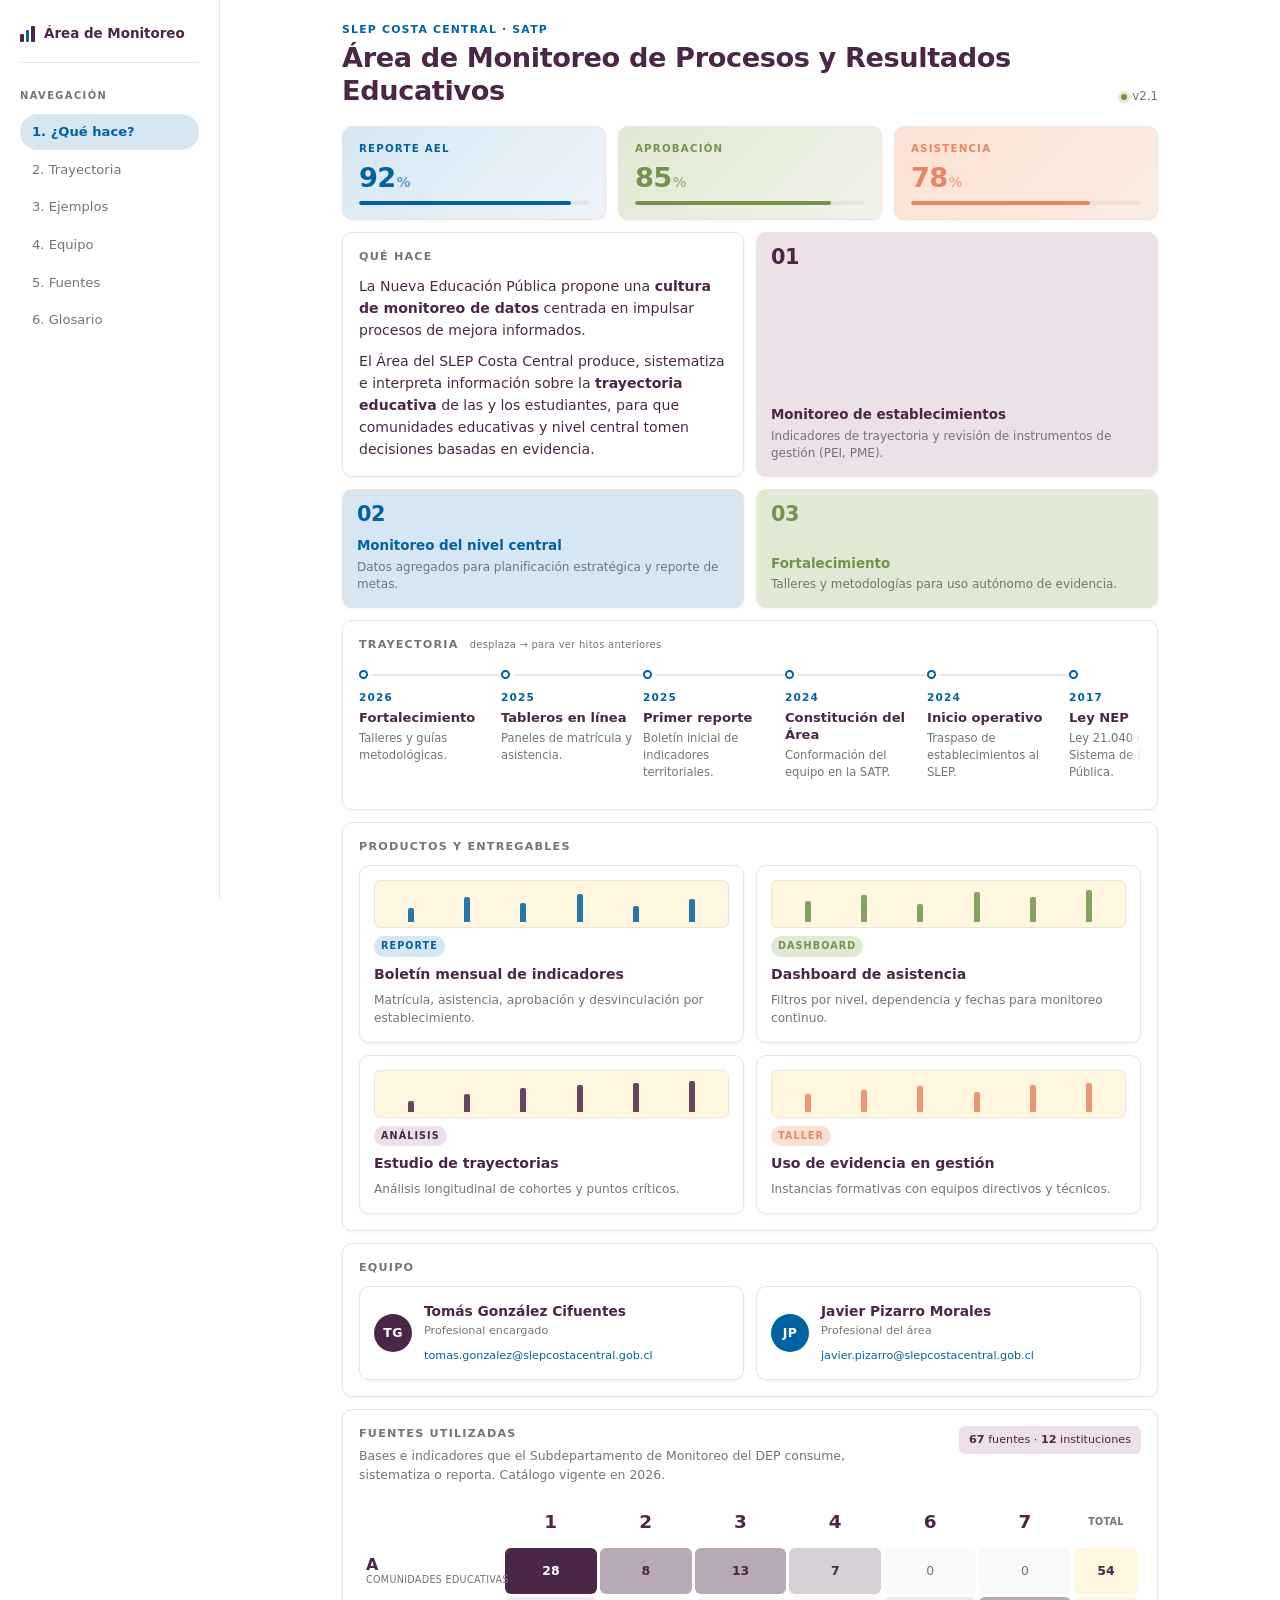
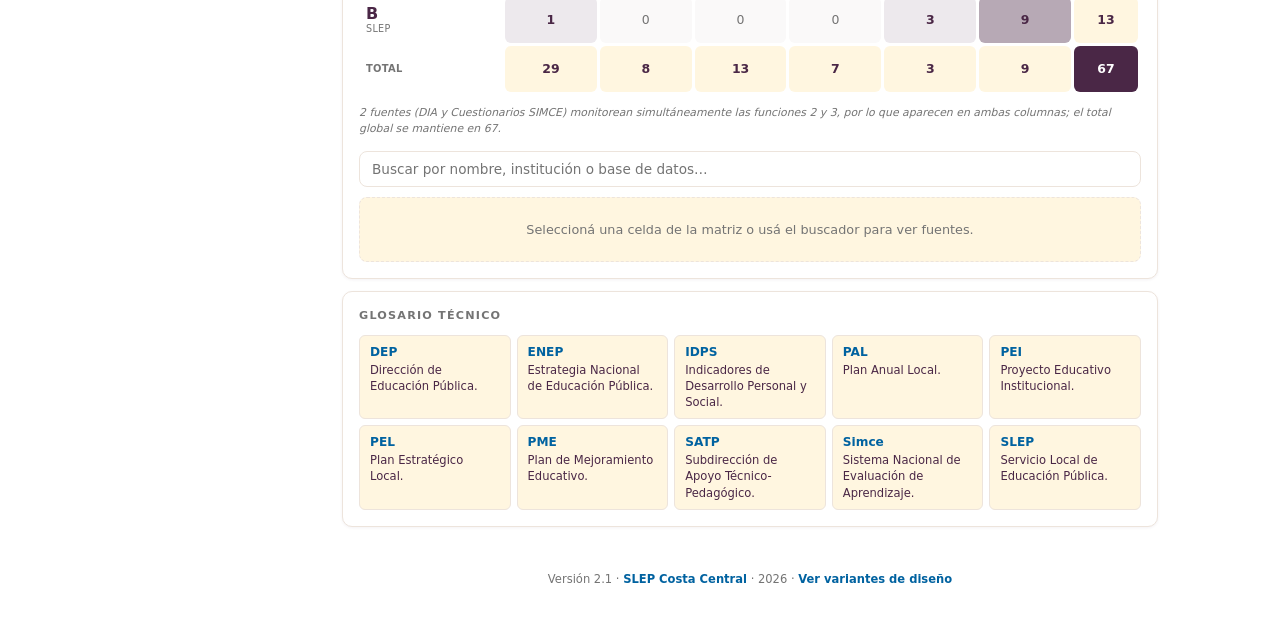
==== index.html @ afbafe83 "chore: actualizar versión visible v2.0 → v2.1 en index.html Sincroniza el número de versión visible " ====
<!DOCTYPE html>
<html lang="es">
<head>
    <meta charset="UTF-8">
    <meta name="viewport" content="width=device-width, initial-scale=1.0">
    <meta name="description" content="Área de Monitoreo de Procesos y Resultados Educativos del SLEP Costa Central. Producción y análisis de datos para la mejora educativa.">
    <meta name="theme-color" content="#4A2746">
    <title>Área de Monitoreo | SLEP Costa Central</title>

    <!-- Open Graph (Facebook, WhatsApp, LinkedIn) -->
    <meta property="og:type" content="website">
    <meta property="og:title" content="Área de Monitoreo | SLEP Costa Central">
    <meta property="og:description" content="Producción y análisis de datos para la mejora educativa territorial. Subdirección de Apoyo Técnico Pedagógico.">
    <meta property="og:url" content="https://tomgc.github.io/slep_monitoreo/">
    <meta property="og:image" content="https://tomgc.github.io/slep_monitoreo/og-image.png">
    <meta property="og:image:width" content="1200">
    <meta property="og:image:height" content="630">
    <meta property="og:locale" content="es_CL">
    <meta property="og:site_name" content="SLEP Costa Central">

    <!-- Twitter -->
    <meta name="twitter:card" content="summary_large_image">
    <meta name="twitter:title" content="Área de Monitoreo | SLEP Costa Central">
    <meta name="twitter:description" content="Producción y análisis de datos para la mejora educativa territorial.">
    <meta name="twitter:image" content="https://tomgc.github.io/slep_monitoreo/og-image.png">

    <link rel="icon" type="image/svg+xml"
        href="data:image/svg+xml,<svg xmlns='http://www.w3.org/2000/svg' viewBox='0 0 24 24'><rect x='3' y='12' width='4' height='9' rx='1' fill='%234A2746'/><rect x='10' y='7' width='4' height='14' rx='1' fill='%230062A0'/><rect x='17' y='3' width='4' height='18' rx='1' fill='%234A2746'/></svg>">

    <style>
        /* Paleta oficial SLEP Costa Central */
        :root {
            --purple:      #4A2746;
            --purple-soft: #ece0e9;
            --cream:       #FFF6E0;
            --blue:        #0062A0;
            --blue-soft:   #d6e7f3;
            --gray:        #747474;
            --green:       #75924E;
            --green-soft:  #e0e9d3;
            --beige:       #BCA493;
            --beige-soft:  #ede4dc;
            --coral:       #E88663;
            --coral-soft:  #fbe1d4;

            --bg: #ffffff;
            --ink: var(--purple);
            --muted: var(--gray);
            --line: var(--beige-soft);
            --card: #ffffff;

            --font: -apple-system, BlinkMacSystemFont, 'Segoe UI', Roboto, system-ui, 'Inter', sans-serif;
            --radius: 10px;
            --shadow: 0 1px 3px rgba(74, 39, 70, 0.06);
        }

        *, *::before, *::after { box-sizing: border-box; }
        html { scroll-behavior: smooth; }

        body {
            background: var(--bg);
            color: var(--ink);
            font-family: var(--font);
            margin: 0;
            line-height: 1.5;
            font-size: 15px;
            display: grid;
            grid-template-columns: 220px 1fr;
            min-height: 100vh;
            -webkit-font-smoothing: antialiased;
        }

        @media (prefers-reduced-motion: reduce) {
            *, *::before, *::after {
                transition: none !important;
                animation: none !important;
                scroll-behavior: auto !important;
            }
        }

        /* Sidebar izquierda */
        nav#side-nav {
            position: sticky;
            top: 0;
            align-self: start;
            height: 100vh;
            padding: 24px 20px;
            border-right: 1px solid var(--line);
            background: #fff;
            display: flex;
            flex-direction: column;
            gap: 2px;
            overflow-y: auto;
        }
        nav#side-nav .brand {
            display: flex;
            align-items: center;
            gap: 8px;
            font-weight: 700;
            font-size: 0.84rem;
            color: var(--purple);
            margin-bottom: 24px;
            padding-bottom: 18px;
            border-bottom: 1px solid var(--line);
        }
        nav#side-nav .brand-logo {
            width: 16px;
            height: 16px;
            display: flex;
            align-items: flex-end;
            gap: 2px;
        }
        nav#side-nav .brand-logo span {
            width: 3.5px;
            border-radius: 1px;
        }
        nav#side-nav .brand-logo span:nth-child(1) { height: 50%; background: var(--purple); }
        nav#side-nav .brand-logo span:nth-child(2) { height: 75%; background: var(--blue); }
        nav#side-nav .brand-logo span:nth-child(3) { height: 100%; background: var(--purple); }
        nav#side-nav .nav-title {
            font-size: 0.62rem;
            color: var(--muted);
            font-weight: 700;
            letter-spacing: 1.4px;
            text-transform: uppercase;
            margin-bottom: 8px;
        }
        nav#side-nav a.nav-item {
            text-decoration: none;
            color: var(--muted);
            padding: 8px 12px;
            font-size: 0.82rem;
            font-weight: 500;
            border-radius: 999px;
            transition: background 0.18s, color 0.18s;
        }
        nav#side-nav a.nav-item:hover {
            color: var(--purple);
            background: var(--purple-soft);
        }
        nav#side-nav a.nav-item.active-nav {
            color: var(--blue);
            background: var(--blue-soft);
            font-weight: 600;
        }

        /* Container */
        .container {
            max-width: 860px;
            margin: 0 auto;
            padding: 22px;
        }

        .hero {
            margin-bottom: 18px;
            display: grid;
            grid-template-columns: 1fr auto;
            gap: 18px;
            align-items: end;
        }
        .hero .kicker {
            font-size: 0.68rem;
            font-weight: 700;
            color: var(--blue);
            letter-spacing: 1.2px;
            text-transform: uppercase;
            margin-bottom: 4px;
        }
        .hero h1 {
            font-size: clamp(1.35rem, 2.6vw, 1.7rem);
            font-weight: 800;
            margin: 0;
            letter-spacing: -0.4px;
            line-height: 1.2;
        }
        .hero .meta {
            font-size: 0.74rem;
            color: var(--muted);
            text-align: right;
            padding-bottom: 2px;
        }
        .hero .dot {
            display: inline-block;
            width: 6px;
            height: 6px;
            border-radius: 50%;
            background: var(--green);
            margin-right: 5px;
            box-shadow: 0 0 0 3px var(--green-soft);
            animation: pulse 2.4s ease-in-out infinite;
        }
        @keyframes pulse {
            50% { box-shadow: 0 0 0 6px rgba(117, 146, 78, 0.18); }
        }

        /* Bento grid: 6 columnas */
        .grid {
            display: grid;
            grid-template-columns: repeat(6, 1fr);
            gap: 12px;
            grid-auto-rows: min-content;
        }
        .card {
            background: var(--card);
            border-radius: var(--radius);
            padding: 16px;
            box-shadow: var(--shadow);
            border: 1px solid var(--line);
            transition: transform 0.18s, box-shadow 0.18s;
        }
        .card:hover { transform: translateY(-1px); box-shadow: 0 4px 14px rgba(74, 39, 70, 0.08); }
        .card h2 {
            font-size: 0.7rem;
            font-weight: 700;
            color: var(--muted);
            letter-spacing: 1.2px;
            text-transform: uppercase;
            margin: 0 0 10px;
        }

        /* Spans en grid 6-col */
        .span-2 { grid-column: span 2; }
        .span-3 { grid-column: span 3; }
        .span-4 { grid-column: span 4; }
        .span-6 { grid-column: span 6; }

        /* KPIs */
        .kpi { padding: 14px 16px; }
        .kpi .label {
            font-size: 0.64rem;
            font-weight: 700;
            letter-spacing: 1.2px;
            text-transform: uppercase;
            margin-bottom: 8px;
        }
        .kpi .valor {
            font-size: 1.7rem;
            font-weight: 800;
            line-height: 1;
            letter-spacing: -0.6px;
        }
        .kpi .valor .pct { font-size: 0.85rem; opacity: 0.6; margin-left: 1px; }
        .kpi .barra {
            height: 4px;
            border-radius: 2px;
            background: rgba(74, 39, 70, 0.06);
            margin-top: 10px;
            overflow: hidden;
        }
        .kpi .barra .fill {
            height: 100%;
            border-radius: 2px;
            width: 0;
            transition: width 1.2s cubic-bezier(0.16, 1, 0.3, 1);
        }
        .kpi.blue  { background: linear-gradient(135deg, var(--blue-soft), #eef4f9); }
        .kpi.blue  .label, .kpi.blue  .valor { color: var(--blue); }
        .kpi.blue  .fill { background: var(--blue); }
        .kpi.green { background: linear-gradient(135deg, var(--green-soft), #f0f3e9); }
        .kpi.green .label, .kpi.green .valor { color: var(--green); }
        .kpi.green .fill { background: var(--green); }
        .kpi.coral { background: linear-gradient(135deg, var(--coral-soft), #fbece2); }
        .kpi.coral .label, .kpi.coral .valor { color: var(--coral); }
        .kpi.coral .fill { background: var(--coral); }

        /* Sobre */
        .sobre p {
            margin: 0 0 10px;
            color: var(--purple);
            font-size: 0.88rem;
            line-height: 1.55;
        }
        .sobre p:last-child { margin-bottom: 0; }
        .sobre strong { font-weight: 700; }

        /* Ámbitos */
        .ambito-card {
            padding: 14px;
            display: flex;
            flex-direction: column;
            justify-content: space-between;
            min-height: 110px;
        }
        .ambito-card .num {
            font-size: 1.3rem;
            font-weight: 800;
            line-height: 1;
            letter-spacing: -0.5px;
        }
        .ambito-card .titulo {
            font-weight: 700;
            font-size: 0.84rem;
            margin-top: 12px;
            line-height: 1.3;
        }
        .ambito-card .desc {
            font-size: 0.75rem;
            color: var(--muted);
            margin-top: 4px;
            line-height: 1.45;
        }
        .ambito-card.purple { background: var(--purple-soft); }
        .ambito-card.purple .num, .ambito-card.purple .titulo { color: var(--purple); }
        .ambito-card.blue   { background: var(--blue-soft); }
        .ambito-card.blue   .num, .ambito-card.blue .titulo   { color: var(--blue); }
        .ambito-card.green  { background: var(--green-soft); }
        .ambito-card.green  .num, .ambito-card.green .titulo  { color: var(--green); }

        /* Timeline horizontal: más reciente a la izquierda, scroll hacia el pasado */
        .timeline-frame {
            position: relative;
        }
        .timeline-frame::before,
        .timeline-frame::after {
            content: "";
            position: absolute;
            top: 0;
            bottom: 10px;
            width: 14px;
            pointer-events: none;
            z-index: 3;
            transition: opacity 0.2s;
        }
        .timeline-frame::before {
            left: 0;
            background: linear-gradient(to right, var(--card), transparent);
        }
        .timeline-frame::after {
            right: 0;
            background: linear-gradient(to left, var(--card), transparent);
        }
        .timeline-frame.at-start::before { opacity: 0; }
        .timeline-frame.at-end::after { opacity: 0; }

        .timeline-hint {
            font-size: 0.62rem;
            font-weight: 500;
            color: var(--muted);
            letter-spacing: 0.3px;
            text-transform: none;
            margin-left: 6px;
        }

        .timeline-list {
            display: grid;
            grid-auto-flow: column;
            grid-auto-columns: 132px;
            gap: 10px;
            padding: 22px 2px 12px;
            overflow-x: auto;
            scrollbar-width: thin;
            scrollbar-color: var(--beige) transparent;
            scroll-snap-type: x mandatory;
            -webkit-overflow-scrolling: touch;
        }
        .timeline-list::-webkit-scrollbar { height: 6px; }
        .timeline-list::-webkit-scrollbar-track { background: transparent; }
        .timeline-list::-webkit-scrollbar-thumb { background: var(--beige); border-radius: 3px; }
        .timeline-list::-webkit-scrollbar-thumb:hover { background: var(--blue); }
        .timeline-item {
            position: relative;
            padding-top: 4px;
            scroll-snap-align: start;
        }
        .timeline-item::before {
            content: "";
            position: absolute;
            top: -16px;
            left: 0;
            width: 9px;
            height: 9px;
            border-radius: 50%;
            background: var(--card);
            border: 2.5px solid var(--blue);
            z-index: 1;
        }
        .timeline-item::after {
            content: "";
            position: absolute;
            top: -12px;
            left: 13px;
            right: -10px;
            height: 2px;
            background: var(--line);
            z-index: 0;
        }
        .timeline-item:last-child::after { display: none; }

        /* En viewports angostos: timeline vertical para no recortar */
        @media (max-width: 700px) {
            .timeline-hint { display: none; }
            .timeline-frame::before, .timeline-frame::after { display: none; }
            .timeline-list {
                display: flex;
                flex-direction: column;
                grid-auto-flow: unset;
                grid-auto-columns: unset;
                gap: 14px;
                padding: 4px 0 4px 22px;
                overflow-x: visible;
                scroll-snap-type: none;
            }
            .timeline-item { padding: 4px 0 4px 0; scroll-snap-align: none; }
            .timeline-item::before { top: 6px; left: -22px; }
            .timeline-item::after {
                top: 16px;
                left: -18px;
                right: auto;
                bottom: -16px;
                width: 2px;
                height: auto;
            }
        }
        .timeline-item .year {
            font-size: 0.66rem;
            font-weight: 700;
            color: var(--blue);
            letter-spacing: 1.2px;
            text-transform: uppercase;
        }
        .timeline-item .titulo {
            font-weight: 700;
            font-size: 0.82rem;
            margin: 3px 0 4px;
            line-height: 1.3;
        }
        .timeline-item .desc {
            font-size: 0.72rem;
            color: var(--muted);
            line-height: 1.45;
        }

        /* Productos */
        .producto-card {
            padding: 14px;
            display: flex;
            flex-direction: column;
            gap: 8px;
        }
        .producto-tag {
            display: inline-block;
            font-size: 0.6rem;
            font-weight: 700;
            letter-spacing: 1.1px;
            text-transform: uppercase;
            padding: 3px 7px;
            border-radius: 999px;
            align-self: flex-start;
        }
        .producto-tag.t-purple { color: var(--purple); background: var(--purple-soft); }
        .producto-tag.t-blue   { color: var(--blue); background: var(--blue-soft); }
        .producto-tag.t-green  { color: var(--green); background: var(--green-soft); }
        .producto-tag.t-coral  { color: var(--coral); background: var(--coral-soft); }
        .producto-card .titulo {
            font-weight: 700;
            font-size: 0.88rem;
            line-height: 1.3;
        }
        .producto-card .desc {
            font-size: 0.76rem;
            color: var(--muted);
            line-height: 1.5;
            flex: 1;
        }
        .producto-mini {
            height: 48px;
            border-radius: 6px;
            background: var(--cream);
            display: flex;
            align-items: flex-end;
            justify-content: space-around;
            padding: 5px 8px;
            border: 1px solid var(--line);
        }
        .producto-mini .bar {
            width: 6px;
            border-radius: 2px 2px 0 0;
            opacity: 0.85;
        }

        /* Equipo */
        .persona-card {
            display: flex;
            align-items: center;
            gap: 12px;
            padding: 14px;
        }
        .avatar {
            width: 38px;
            height: 38px;
            border-radius: 50%;
            display: flex;
            align-items: center;
            justify-content: center;
            font-weight: 700;
            color: #fff;
            font-size: 0.78rem;
            letter-spacing: 0.3px;
            flex-shrink: 0;
        }
        .avatar.purple { background: var(--purple); }
        .avatar.blue { background: var(--blue); }
        .persona-card .nombre { font-weight: 700; font-size: 0.86rem; }
        .persona-card .cargo { font-size: 0.7rem; color: var(--muted); margin: 1px 0 3px; }
        .persona-card .mail { font-size: 0.7rem; color: var(--blue); text-decoration: none; }
        .persona-card .mail:hover { text-decoration: underline; }

        /* Glosario */
        .glosario-grid {
            display: grid;
            grid-template-columns: repeat(auto-fill, minmax(150px, 1fr));
            gap: 6px;
        }
        .glosario-chip {
            background: var(--cream);
            border: 1px solid var(--line);
            border-radius: 6px;
            padding: 8px 10px;
            font-size: 0.72rem;
            line-height: 1.4;
            transition: background 0.18s, border-color 0.18s;
        }
        .glosario-chip:hover { background: var(--blue-soft); border-color: var(--blue); }
        .glosario-chip .sigla {
            font-weight: 800;
            color: var(--blue);
            font-size: 0.76rem;
            display: block;
            margin-bottom: 1px;
        }

        footer.site {
            margin-top: 28px;
            padding: 16px;
            text-align: center;
            color: var(--muted);
            font-size: 0.72rem;
        }
        footer.site a { color: var(--blue); text-decoration: none; font-weight: 600; }
        footer.site a:hover { text-decoration: underline; }

        @media (max-width: 900px) {
            body { display: block; }
            nav#side-nav { display: none; }
        }
        @media (max-width: 760px) {
            .span-2, .span-3, .span-4 { grid-column: span 6; }
            .hero { grid-template-columns: 1fr; }
            .hero .meta { text-align: left; }
        }
        @media (max-width: 500px) {
            .container { padding: 16px; }
        }

        /* === Fuentes utilizadas === */
        .fuentes-header {
            display: flex;
            justify-content: space-between;
            align-items: flex-start;
            gap: 14px;
            margin-bottom: 12px;
        }
        .fuentes-bajada {
            font-size: 0.78rem;
            color: var(--muted);
            margin: 0;
            line-height: 1.5;
            max-width: 560px;
        }
        .fuentes-contador {
            font-size: 0.7rem;
            color: var(--purple);
            background: var(--purple-soft);
            padding: 6px 10px;
            border-radius: 6px;
            font-weight: 500;
            white-space: nowrap;
            line-height: 1.4;
            text-align: right;
            flex-shrink: 0;
        }
        .fuentes-contador strong { font-weight: 800; }

        .fuentes-matriz-wrap {
            overflow-x: auto;
            -webkit-overflow-scrolling: touch;
            margin-bottom: 4px;
            padding-bottom: 4px;
        }
        .fuentes-matriz {
            border-collapse: separate;
            border-spacing: 3px;
            margin: 0;
            width: 100%;
            table-layout: fixed;
        }
        .fuentes-matriz thead th.col-corner { width: 140px; }
        .fuentes-matriz thead th.col-total-head { width: 64px; }
        .fuentes-matriz th,
        .fuentes-matriz td {
            padding: 6px;
            text-align: center;
            font-size: 0.78rem;
            border-radius: 6px;
            height: 46px;
            vertical-align: middle;
        }
        .fuentes-matriz thead th {
            background: transparent;
            color: var(--gray);
            font-weight: 600;
            font-size: 0.6rem;
            letter-spacing: 0.3px;
            text-transform: uppercase;
            cursor: pointer;
            transition: background 0.15s, color 0.15s;
            user-select: none;
        }
        .fuentes-matriz thead th .fn-num {
            display: block;
            font-size: 1.15rem;
            color: var(--purple);
            font-weight: 800;
            line-height: 1;
            margin-bottom: 1px;
        }
        .fuentes-matriz thead th.col-corner,
        .fuentes-matriz thead th.col-total-head {
            cursor: default;
            color: var(--gray);
            font-weight: 600;
        }
        .fuentes-matriz thead th.col-funcion:hover {
            background: var(--purple-soft);
        }
        .fuentes-matriz tbody th {
            text-align: left;
            cursor: pointer;
            background: transparent;
            color: var(--purple);
            padding-left: 4px;
            padding-right: 10px;
            white-space: nowrap;
            transition: background 0.15s;
            user-select: none;
        }
        .fuentes-matriz tbody th:hover {
            background: var(--purple-soft);
        }
        .fuentes-matriz tbody th .amb-letra-grande {
            font-size: 1rem;
            color: var(--purple);
            font-weight: 800;
            line-height: 1;
        }
        .fuentes-matriz tbody th .amb-label {
            font-size: 0.6rem;
            font-weight: 500;
            color: var(--gray);
            line-height: 1.1;
            margin-top: 2px;
            text-transform: uppercase;
            letter-spacing: 0.3px;
        }

        /* Heatmap discreto: 6 niveles (0 + 5) sobre var(--purple) */
        .fuentes-matriz td.cell {
            cursor: pointer;
            font-weight: 700;
            color: var(--purple);
            transition: transform 0.1s;
            user-select: none;
        }
        .fuentes-matriz td.cell:not(.level-0):hover { transform: scale(1.06); }
        .fuentes-matriz td.cell.level-0 {
            background: color-mix(in srgb, var(--purple) 3%, var(--card));
            color: var(--gray);
            font-weight: 400;
            cursor: default;
        }
        .fuentes-matriz td.cell.level-1 { background: color-mix(in srgb, var(--purple) 10%, var(--card)); color: var(--purple); }
        .fuentes-matriz td.cell.level-2 { background: color-mix(in srgb, var(--purple) 22%, var(--card)); color: var(--purple); }
        .fuentes-matriz td.cell.level-3 { background: color-mix(in srgb, var(--purple) 40%, var(--card)); color: var(--purple); }
        .fuentes-matriz td.cell.level-4 { background: color-mix(in srgb, var(--purple) 65%, var(--card)); color: #fff; }
        .fuentes-matriz td.cell.level-5 { background: var(--purple); color: #fff; }

        /* Estado activo (filtro aplicado) */
        .fuentes-matriz td.cell.cell-active,
        .fuentes-matriz thead th.head-active,
        .fuentes-matriz tbody th.row-active {
            outline: 2.5px solid var(--blue);
            outline-offset: -2px;
        }
        .fuentes-matriz thead th.head-active,
        .fuentes-matriz tbody th.row-active {
            background: var(--blue-soft);
        }
        .fuentes-matriz thead th.head-active .fn-num,
        .fuentes-matriz tbody th.row-active .amb-letra-grande {
            color: var(--blue);
        }

        /* Totales marginales */
        .fuentes-matriz td.col-total-cell,
        .fuentes-matriz tfoot td.cell-col-total {
            background: var(--cream);
            color: var(--purple);
            font-weight: 700;
            cursor: default;
        }
        .fuentes-matriz tfoot th.col-total-foot {
            background: transparent;
            text-align: left;
            font-size: 0.62rem;
            text-transform: uppercase;
            letter-spacing: 0.3px;
            color: var(--gray);
            font-weight: 600;
            cursor: default;
            padding-left: 4px;
        }
        .fuentes-matriz td.cell-grand-total {
            background: var(--purple);
            color: #fff;
            font-weight: 800;
        }

        .fuentes-nota {
            font-size: 0.68rem;
            color: var(--muted);
            margin: 6px 0 14px;
            font-style: italic;
            line-height: 1.45;
        }

        /* Buscador */
        .fuentes-search-row { margin-bottom: 10px; }
        .fuentes-search {
            width: 100%;
            padding: 9px 12px;
            border: 1px solid var(--line);
            border-radius: 8px;
            font-size: 0.85rem;
            font-family: inherit;
            background: var(--card);
            color: var(--ink);
            transition: border-color 0.15s, box-shadow 0.15s;
        }
        .fuentes-search:focus {
            outline: none;
            border-color: var(--blue);
            box-shadow: 0 0 0 3px var(--blue-soft);
        }
        .fuentes-search::placeholder { color: var(--muted); }

        /* Chips de filtros activos */
        .fuentes-filtros-activos {
            display: flex;
            flex-wrap: wrap;
            gap: 6px;
            margin-bottom: 10px;
            align-items: center;
        }
        .fuente-chip-filtro {
            display: inline-flex;
            align-items: center;
            gap: 4px;
            font-size: 0.72rem;
            font-weight: 600;
            color: var(--blue);
            background: var(--blue-soft);
            padding: 3px 4px 3px 10px;
            border-radius: 999px;
        }
        .fuente-chip-filtro button {
            background: none;
            border: none;
            padding: 0;
            cursor: pointer;
            color: var(--blue);
            font-size: 1rem;
            line-height: 1;
            width: 18px;
            height: 18px;
            display: inline-flex;
            align-items: center;
            justify-content: center;
            border-radius: 50%;
            font-family: inherit;
            transition: background 0.15s;
        }
        .fuente-chip-filtro button:hover {
            background: rgba(0, 98, 160, 0.2);
        }
        .fuentes-limpiar-todo {
            margin-left: auto;
            background: none;
            border: 1px solid var(--line);
            color: var(--muted);
            padding: 4px 12px;
            border-radius: 999px;
            font-size: 0.7rem;
            cursor: pointer;
            font-family: inherit;
            font-weight: 500;
            transition: color 0.15s, border-color 0.15s;
        }
        .fuentes-limpiar-todo:hover {
            color: var(--purple);
            border-color: var(--purple-soft);
        }

        .fuentes-resultados-contador {
            font-size: 0.72rem;
            color: var(--muted);
            margin-bottom: 8px;
        }

        .fuentes-vacia {
            text-align: center;
            color: var(--muted);
            padding: 22px 16px;
            font-size: 0.8rem;
            background: var(--cream);
            border: 1px dashed var(--line);
            border-radius: 8px;
            margin: 0;
        }

        /* Tarjetas de la lista */
        .fuente-tarjeta {
            border: 1px solid var(--line);
            border-radius: 8px;
            padding: 10px 12px;
            margin-bottom: 6px;
            background: var(--card);
            transition: border-color 0.15s, box-shadow 0.15s;
            cursor: pointer;
        }
        .fuente-tarjeta:hover {
            border-color: var(--purple-soft);
            box-shadow: 0 2px 6px rgba(74, 39, 70, 0.06);
        }
        .fuente-tarjeta.expanded {
            border-color: var(--purple-soft);
            background: #fbfafb;
        }
        .fuente-tarjeta-cabecera {
            display: flex;
            align-items: center;
            gap: 8px;
        }
        .fuente-tarjeta-titulo {
            font-weight: 700;
            font-size: 0.85rem;
            color: var(--purple);
            flex: 1;
            overflow: hidden;
            text-overflow: ellipsis;
            white-space: nowrap;
            min-width: 0;
        }
        .fuente-tarjeta-institucion {
            font-size: 0.72rem;
            color: var(--muted);
            text-align: right;
            flex-shrink: 0;
            max-width: 42%;
            overflow: hidden;
            text-overflow: ellipsis;
            white-space: nowrap;
        }
        .fuente-tarjeta-chevron {
            display: inline-block;
            color: var(--gray);
            font-size: 0.6rem;
            transition: transform 0.15s;
            margin-left: 2px;
            flex-shrink: 0;
        }
        .fuente-tarjeta.expanded .fuente-tarjeta-chevron { transform: rotate(90deg); }

        .fuente-tarjeta-badges {
            display: flex;
            flex-wrap: wrap;
            gap: 4px;
            margin-top: 6px;
        }
        .fuente-badge {
            display: inline-block;
            font-size: 0.62rem;
            font-weight: 600;
            padding: 2px 8px;
            border-radius: 999px;
            line-height: 1.5;
        }
        .fuente-badge.acceso-publica    { background: var(--green-soft);  color: var(--green); }
        .fuente-badge.acceso-privada    { background: var(--coral-soft);  color: var(--coral); }
        .fuente-badge.acceso-indefinido { background: var(--beige-soft);  color: var(--gray); }
        .fuente-badge.periodicidad      { background: transparent;        color: var(--gray); border: 1px solid var(--line); }
        .fuente-badge.funcion           { background: var(--purple-soft); color: var(--purple); }
        .fuente-badge.uso               { background: var(--blue-soft);   color: var(--blue); font-weight: 700; }

        .fuente-tarjeta-detalle {
            margin-top: 10px;
            padding-top: 10px;
            border-top: 1px solid var(--line);
            display: grid;
            grid-template-columns: 150px 1fr;
            gap: 6px 14px;
            font-size: 0.76rem;
        }
        /* Forzar ocultamiento de elementos con [hidden] sobre display: grid/flex */
        .fuente-tarjeta-detalle[hidden],
        .fuentes-filtros-activos[hidden],
        .fuentes-resultados-contador[hidden] { display: none; }
        .fuente-tarjeta-detalle .lbl {
            color: var(--muted);
            font-weight: 600;
            text-transform: uppercase;
            font-size: 0.6rem;
            letter-spacing: 0.5px;
            padding-top: 2px;
        }
        .fuente-tarjeta-detalle .val {
            color: var(--purple);
            line-height: 1.5;
        }

        /* Responsive Fuentes */
        @media (max-width: 760px) {
            .fuentes-header { flex-direction: column; align-items: flex-start; }
            .fuentes-contador { align-self: flex-start; text-align: left; }
        }
        @media (max-width: 700px) {
            .fuentes-matriz { min-width: 420px; }
            .fuente-tarjeta-institucion { max-width: 50%; }
            .fuente-tarjeta-detalle { grid-template-columns: 1fr; gap: 2px 0; }
            .fuente-tarjeta-detalle .lbl { margin-top: 6px; }
        }
    </style>
</head>
<body>

    <nav id="side-nav" aria-label="Secciones del sitio">
        <div class="brand">
            <div class="brand-logo"><span></span><span></span><span></span></div>
            <span>Área de Monitoreo</span>
        </div>
        <div class="nav-title">Navegación</div>
        <a href="#que-hace" class="nav-item active-nav">1. ¿Qué hace?</a>
        <a href="#trayectoria" class="nav-item">2. Trayectoria</a>
        <a href="#ejemplos" class="nav-item">3. Ejemplos</a>
        <a href="#equipo" class="nav-item">4. Equipo</a>
        <a href="#fuentes" class="nav-item">5. Fuentes</a>
        <a href="#glosario" class="nav-item">6. Glosario</a>
    </nav>

    <div class="container">

        <div class="hero">
            <div>
                <div class="kicker">SLEP Costa Central · SATP</div>
                <h1>Área de Monitoreo de Procesos y Resultados Educativos</h1>
            </div>
            <div class="meta"><span class="dot"></span>v2.1</div>
        </div>

        <div class="grid">

            <!-- KPIs -->
            <div class="card kpi blue span-2">
                <div class="label">Reporte AEL</div>
                <div class="valor">92<span class="pct">%</span></div>
                <div class="barra"><div class="fill" data-fill="92"></div></div>
            </div>
            <div class="card kpi green span-2">
                <div class="label">Aprobación</div>
                <div class="valor">85<span class="pct">%</span></div>
                <div class="barra"><div class="fill" data-fill="85"></div></div>
            </div>
            <div class="card kpi coral span-2">
                <div class="label">Asistencia</div>
                <div class="valor">78<span class="pct">%</span></div>
                <div class="barra"><div class="fill" data-fill="78"></div></div>
            </div>

            <!-- ¿Qué hace? -->
            <div class="card sobre span-3" id="que-hace">
                <h2>Qué hace</h2>
                <p>La Nueva Educación Pública propone una <strong>cultura de monitoreo de datos</strong> centrada en impulsar procesos de mejora informados.</p>
                <p>El Área del SLEP Costa Central produce, sistematiza e interpreta información sobre la <strong>trayectoria educativa</strong> de las y los estudiantes, para que comunidades educativas y nivel central tomen decisiones basadas en evidencia.</p>
            </div>

            <!-- Ámbitos -->
            <div class="card ambito-card purple span-3">
                <div class="num">01</div>
                <div>
                    <div class="titulo">Monitoreo de establecimientos</div>
                    <div class="desc">Indicadores de trayectoria y revisión de instrumentos de gestión (PEI, PME).</div>
                </div>
            </div>
            <div class="card ambito-card blue span-3">
                <div class="num">02</div>
                <div>
                    <div class="titulo">Monitoreo del nivel central</div>
                    <div class="desc">Datos agregados para planificación estratégica y reporte de metas.</div>
                </div>
            </div>
            <div class="card ambito-card green span-3">
                <div class="num">03</div>
                <div>
                    <div class="titulo">Fortalecimiento</div>
                    <div class="desc">Talleres y metodologías para uso autónomo de evidencia.</div>
                </div>
            </div>

            <!-- Trayectoria -->
            <div class="card span-6" id="trayectoria">
                <h2>Trayectoria <span class="timeline-hint">desplaza → para ver hitos anteriores</span></h2>
                <div class="timeline-frame">
                    <div class="timeline-list" id="timeline"></div>
                </div>
            </div>

            <!-- Productos -->
            <div class="card span-6" id="ejemplos">
                <h2>Productos y entregables</h2>
                <div class="grid" id="productos-grid" style="margin-top: 4px;"></div>
            </div>

            <!-- Equipo -->
            <div class="card span-6" id="equipo">
                <h2>Equipo</h2>
                <div class="grid" id="equipo-grid" style="margin-top: 4px;"></div>
            </div>

            <!-- Fuentes utilizadas -->
            <div class="card span-6" id="fuentes">
                <div class="fuentes-header">
                    <div>
                        <h2 style="margin-bottom: 4px;">Fuentes utilizadas</h2>
                        <p class="fuentes-bajada">Bases e indicadores que el Subdepartamento de Monitoreo del DEP consume, sistematiza o reporta. Catálogo vigente en 2026.</p>
                    </div>
                    <div class="fuentes-contador" id="fuentes-contador" aria-live="polite">…</div>
                </div>

                <div class="fuentes-matriz-wrap">
                    <table class="fuentes-matriz" id="fuentes-matriz" aria-label="Matriz de fuentes por ámbito y función"></table>
                </div>
                <p class="fuentes-nota">2 fuentes (DIA y Cuestionarios SIMCE) monitorean simultáneamente las funciones 2 y 3, por lo que aparecen en ambas columnas; el total global se mantiene en 67.</p>

                <div class="fuentes-search-row">
                    <input type="text" class="fuentes-search" id="fuentes-search" placeholder="Buscar por nombre, institución o base de datos…" aria-label="Buscar fuentes" autocomplete="off">
                </div>

                <div class="fuentes-filtros-activos" id="fuentes-filtros-activos" hidden></div>
                <div class="fuentes-resultados-contador" id="fuentes-resultados-contador" hidden></div>

                <div class="fuentes-lista" id="fuentes-lista">
                    <p class="fuentes-vacia">Seleccioná una celda de la matriz o usá el buscador para ver fuentes.</p>
                </div>
            </div>

            <!-- Glosario -->
            <div class="card span-6" id="glosario">
                <h2>Glosario técnico</h2>
                <div class="glosario-grid" id="glosario-grid"></div>
            </div>

        </div>

        <footer class="site">
            Versión 2.1 · <a href="https://slepcostacentral.gob.cl" target="_blank" rel="noopener">SLEP Costa Central</a> · 2026 · <a href="variants/">Ver variantes de diseño</a>
        </footer>

    </div>

    <script src="datos/fuentes.js"></script>
    <script>
        const equipo = [
            { nombre: "Tomás González Cifuentes", cargo: "Profesional encargado", mail: "tomas.gonzalez@slepcostacentral.gob.cl", color: "purple", iniciales: "TG" },
            { nombre: "Javier Pizarro Morales",   cargo: "Profesional del área",  mail: "javier.pizarro@slepcostacentral.gob.cl",  color: "blue", iniciales: "JP" }
        ];

        const glosario = [
            { sigla: "SLEP",  def: "Servicio Local de Educación Pública." },
            { sigla: "DEP",   def: "Dirección de Educación Pública." },
            { sigla: "PEL",   def: "Plan Estratégico Local." },
            { sigla: "ENEP",  def: "Estrategia Nacional de Educación Pública." },
            { sigla: "IDPS",  def: "Indicadores de Desarrollo Personal y Social." },
            { sigla: "PAL",   def: "Plan Anual Local." },
            { sigla: "SATP",  def: "Subdirección de Apoyo Técnico-Pedagógico." },
            { sigla: "Simce", def: "Sistema Nacional de Evaluación de Aprendizaje." },
            { sigla: "PEI",   def: "Proyecto Educativo Institucional." },
            { sigla: "PME",   def: "Plan de Mejoramiento Educativo." }
        ];

        const hitos = [
            { fecha: "2017", titulo: "Ley NEP", desc: "Ley 21.040 crea el Sistema de Educación Pública." },
            { fecha: "2024", titulo: "Inicio operativo", desc: "Traspaso de establecimientos al SLEP." },
            { fecha: "2024", titulo: "Constitución del Área", desc: "Conformación del equipo en la SATP." },
            { fecha: "2025", titulo: "Primer reporte", desc: "Boletín inicial de indicadores territoriales." },
            { fecha: "2025", titulo: "Tableros en línea", desc: "Paneles de matrícula y asistencia." },
            { fecha: "2026", titulo: "Fortalecimiento", desc: "Talleres y guías metodológicas." }
        ];

        const productos = [
            { tag: "Reporte",   color: "blue",   barColor: "#0062A0", titulo: "Boletín mensual de indicadores", desc: "Matrícula, asistencia, aprobación y desvinculación por establecimiento.", bars: [40, 70, 55, 80, 45, 65] },
            { tag: "Dashboard", color: "green",  barColor: "#75924E", titulo: "Dashboard de asistencia",        desc: "Filtros por nivel, dependencia y fechas para monitoreo continuo.",         bars: [60, 75, 50, 85, 70, 90] },
            { tag: "Análisis",  color: "purple", barColor: "#4A2746", titulo: "Estudio de trayectorias",        desc: "Análisis longitudinal de cohortes y puntos críticos.",                     bars: [30, 50, 65, 75, 80, 85] },
            { tag: "Taller",    color: "coral",  barColor: "#E88663", titulo: "Uso de evidencia en gestión",    desc: "Instancias formativas con equipos directivos y técnicos.",                 bars: [50, 60, 70, 55, 75, 80] }
        ];

        const esc = s => s.replace(/[&<>"']/g, c => ({'&':'&amp;','<':'&lt;','>':'&gt;','"':'&quot;',"'":'&#39;'}[c]));

        // Timeline: render en orden inverso (más reciente a la izquierda)
        document.getElementById('timeline').innerHTML = [...hitos].reverse().map(h => `
            <div class="timeline-item">
                <div class="year">${esc(h.fecha)}</div>
                <div class="titulo">${esc(h.titulo)}</div>
                <div class="desc">${esc(h.desc)}</div>
            </div>
        `).join('');

        // Fades del timeline según posición de scroll
        const tlList = document.getElementById('timeline');
        const tlFrame = tlList.parentElement;
        const updateTlFades = () => {
            const max = tlList.scrollWidth - tlList.clientWidth;
            const x = tlList.scrollLeft;
            tlFrame.classList.toggle('at-start', x <= 2);
            tlFrame.classList.toggle('at-end', x >= max - 2);
        };
        updateTlFades();
        tlList.addEventListener('scroll', updateTlFades, { passive: true });
        window.addEventListener('resize', updateTlFades);

        document.getElementById('productos-grid').innerHTML = productos.map(p => {
            const bars = p.bars.map(h => `<div class="bar" style="height:${h}%; background:${p.barColor};"></div>`).join('');
            return `
                <div class="card producto-card span-3">
                    <div class="producto-mini">${bars}</div>
                    <span class="producto-tag t-${p.color}">${esc(p.tag)}</span>
                    <div class="titulo">${esc(p.titulo)}</div>
                    <div class="desc">${esc(p.desc)}</div>
                </div>
            `;
        }).join('');

        document.getElementById('equipo-grid').innerHTML = equipo.map(p => `
            <div class="card persona-card span-3">
                <div class="avatar ${p.color}">${esc(p.iniciales)}</div>
                <div>
                    <div class="nombre">${esc(p.nombre)}</div>
                    <div class="cargo">${esc(p.cargo)}</div>
                    <a href="mailto:${esc(p.mail)}" class="mail">${esc(p.mail)}</a>
                </div>
            </div>
        `).join('');

        document.getElementById('glosario-grid').innerHTML = [...glosario]
            .sort((a, b) => a.sigla.localeCompare(b.sigla))
            .map(g => `<div class="glosario-chip"><span class="sigla">${esc(g.sigla)}</span>${esc(g.def)}</div>`)
            .join('');

        const obs = new IntersectionObserver(entries => {
            entries.forEach(e => {
                if (e.isIntersecting) {
                    e.target.style.width = e.target.dataset.fill + '%';
                    obs.unobserve(e.target);
                }
            });
        }, { threshold: 0.4 });
        document.querySelectorAll('.barra .fill').forEach(b => obs.observe(b));

        // Scroll-spy: marca el item activo según sección visible
        const navObserver = new IntersectionObserver(entries => {
            entries.forEach(entry => {
                if (entry.isIntersecting) {
                    const id = entry.target.id;
                    document.querySelectorAll('.nav-item').forEach(link => {
                        link.classList.toggle('active-nav', link.getAttribute('href') === `#${id}`);
                    });
                }
            });
        }, { rootMargin: '-30% 0px -60% 0px' });
        document.querySelectorAll('#que-hace, #trayectoria, #ejemplos, #equipo, #fuentes, #glosario').forEach(s => navObserver.observe(s));

        // === Sección "Fuentes utilizadas" ===
        // Datos desde datos/fuentes.js (window.FUENTES). Si no cargó, fallback abajo.
        const FUENTES = Array.isArray(window.FUENTES) ? window.FUENTES : [];

        // Funciones únicas detectadas (orden numérico)
        const FUENTES_FUNCIONES = (() => {
            const map = new Map();
            FUENTES.forEach(f => {
                (f.funcion_num || []).forEach((num, i) => {
                    if (num != null && !map.has(num)) {
                        map.set(num, (f.funcion_label || [])[i] || '');
                    }
                });
            });
            return [...map.entries()].sort((a, b) => a[0] - b[0]).map(([num, label]) => ({ num, label }));
        })();
        const FUENTES_AMBITOS = ['A', 'B'];
        const FUENTES_AMBITOS_LABEL = { A: 'Comunidades educativas', B: 'SLEP' };

        const fuentesFiltros = { ambito: null, funcion: null, busqueda: '' };
        const fuentesExpandidas = new Set();

        const normTexto = s => (s || '').toString().normalize('NFD').replace(/[̀-ͯ]/g, '').toLowerCase();

        function contarFuentes() {
            const contador = {};
            FUENTES_AMBITOS.forEach(a => FUENTES_FUNCIONES.forEach(fn => contador[`${a}-${fn.num}`] = 0));
            const totales = { porFila: {}, porCol: {}, global: 0 };
            FUENTES_AMBITOS.forEach(a => totales.porFila[a] = 0);
            FUENTES_FUNCIONES.forEach(fn => totales.porCol[fn.num] = 0);

            FUENTES.forEach(f => {
                if (!f.ambito || !Array.isArray(f.funcion_num) || f.funcion_num.length === 0) return;
                totales.global++;
                if (totales.porFila[f.ambito] !== undefined) totales.porFila[f.ambito]++;
                f.funcion_num.forEach(num => {
                    const key = `${f.ambito}-${num}`;
                    if (contador[key] !== undefined) contador[key]++;
                    if (totales.porCol[num] !== undefined) totales.porCol[num]++;
                });
            });
            return { contador, totales };
        }

        function nivelHeatmap(n) {
            if (n === 0)  return 0;
            if (n <= 3)   return 1;
            if (n <= 7)   return 2;
            if (n <= 14)  return 3;
            if (n <= 25)  return 4;
            return 5;
        }

        function renderFuentesContador() {
            const totalFuentes = FUENTES.length;
            const totalInst = new Set(FUENTES.map(f => f.institucion).filter(Boolean)).size;
            document.getElementById('fuentes-contador').innerHTML =
                `<strong>${totalFuentes}</strong> fuentes · <strong>${totalInst}</strong> instituciones`;
        }

        function renderFuentesMatriz() {
            const { contador, totales } = contarFuentes();
            const tabla = document.getElementById('fuentes-matriz');

            const headerCols = FUENTES_FUNCIONES.map(fn =>
                `<th class="col-funcion" data-funcion="${fn.num}" title="Función ${fn.num} — ${esc(fn.label)}">
                    <span class="fn-num">${fn.num}</span>
                 </th>`
            ).join('');

            const filas = FUENTES_AMBITOS.map(amb => {
                const celdas = FUENTES_FUNCIONES.map(fn => {
                    const conteo = contador[`${amb}-${fn.num}`] || 0;
                    const nivel = nivelHeatmap(conteo);
                    return `<td class="cell level-${nivel}" data-ambito="${amb}" data-funcion="${fn.num}" title="Ámbito ${amb} · Función ${fn.num}: ${conteo} fuente${conteo === 1 ? '' : 's'}">${conteo}</td>`;
                }).join('');
                const totalFila = totales.porFila[amb] || 0;
                return `<tr>
                    <th scope="row" class="row-ambito" data-ambito="${amb}" title="Ámbito ${amb} — ${esc(FUENTES_AMBITOS_LABEL[amb] || '')}">
                        <div class="amb-letra-grande">${esc(amb)}</div>
                        <div class="amb-label">${esc(FUENTES_AMBITOS_LABEL[amb] || '')}</div>
                    </th>
                    ${celdas}
                    <td class="col-total-cell" title="Total ámbito ${esc(amb)}">${totalFila}</td>
                </tr>`;
            }).join('');

            const footerCols = FUENTES_FUNCIONES.map(fn =>
                `<td class="cell-col-total" title="Total función ${fn.num}">${totales.porCol[fn.num] || 0}</td>`
            ).join('');

            tabla.innerHTML = `
                <thead>
                    <tr>
                        <th class="col-corner" aria-label="Ámbito por función"></th>
                        ${headerCols}
                        <th class="col-total-head">Total</th>
                    </tr>
                </thead>
                <tbody>
                    ${filas}
                </tbody>
                <tfoot>
                    <tr>
                        <th class="col-total-foot">Total</th>
                        ${footerCols}
                        <td class="cell-grand-total" title="Total global">${totales.global}</td>
                    </tr>
                </tfoot>
            `;

            tabla.querySelectorAll('td.cell').forEach(td => {
                td.addEventListener('click', () => {
                    const amb = td.dataset.ambito;
                    const fn = parseInt(td.dataset.funcion, 10);
                    const conteo = parseInt(td.textContent, 10);
                    if (conteo === 0) return;
                    const yaActivo = fuentesFiltros.ambito === amb && fuentesFiltros.funcion === fn;
                    actualizarFiltros({
                        ambito:  yaActivo ? null : amb,
                        funcion: yaActivo ? null : fn
                    });
                });
            });
            tabla.querySelectorAll('th.col-funcion').forEach(th => {
                th.addEventListener('click', () => {
                    const fn = parseInt(th.dataset.funcion, 10);
                    const yaActivo = fuentesFiltros.funcion === fn && fuentesFiltros.ambito === null;
                    actualizarFiltros({ ambito: null, funcion: yaActivo ? null : fn });
                });
            });
            tabla.querySelectorAll('th.row-ambito').forEach(th => {
                th.addEventListener('click', () => {
                    const amb = th.dataset.ambito;
                    const yaActivo = fuentesFiltros.ambito === amb && fuentesFiltros.funcion === null;
                    actualizarFiltros({ ambito: yaActivo ? null : amb, funcion: null });
                });
            });
        }

        function actualizarHighlightMatriz() {
            const tabla = document.getElementById('fuentes-matriz');
            tabla.querySelectorAll('.cell-active, .head-active, .row-active').forEach(el => {
                el.classList.remove('cell-active', 'head-active', 'row-active');
            });
            if (fuentesFiltros.ambito && fuentesFiltros.funcion != null) {
                const cell = tabla.querySelector(`td.cell[data-ambito="${fuentesFiltros.ambito}"][data-funcion="${fuentesFiltros.funcion}"]`);
                if (cell) cell.classList.add('cell-active');
            } else if (fuentesFiltros.funcion != null) {
                const th = tabla.querySelector(`th.col-funcion[data-funcion="${fuentesFiltros.funcion}"]`);
                if (th) th.classList.add('head-active');
            } else if (fuentesFiltros.ambito) {
                const th = tabla.querySelector(`th.row-ambito[data-ambito="${fuentesFiltros.ambito}"]`);
                if (th) th.classList.add('row-active');
            }
        }

        function aplicarFiltros() {
            const q = normTexto(fuentesFiltros.busqueda).trim();
            return FUENTES.filter(f => {
                if (fuentesFiltros.ambito && f.ambito !== fuentesFiltros.ambito) return false;
                if (fuentesFiltros.funcion != null) {
                    if (!Array.isArray(f.funcion_num) || !f.funcion_num.includes(fuentesFiltros.funcion)) return false;
                }
                if (q) {
                    const blob = normTexto([f.nombre_largo, f.base_datos, f.institucion, f.proveedor].filter(Boolean).join(' '));
                    if (!blob.includes(q)) return false;
                }
                return true;
            });
        }

        function hayFiltrosActivos() {
            return !!(fuentesFiltros.ambito || fuentesFiltros.funcion != null || (fuentesFiltros.busqueda || '').trim());
        }

        function renderFuentesChipsFiltro() {
            const cont = document.getElementById('fuentes-filtros-activos');
            if (!hayFiltrosActivos()) { cont.hidden = true; cont.innerHTML = ''; return; }
            cont.hidden = false;
            const chips = [];
            if (fuentesFiltros.ambito) {
                chips.push(`<span class="fuente-chip-filtro">Ámbito ${esc(fuentesFiltros.ambito)} <button type="button" data-key="ambito" aria-label="Quitar filtro de ámbito">×</button></span>`);
            }
            if (fuentesFiltros.funcion != null) {
                chips.push(`<span class="fuente-chip-filtro">Función ${fuentesFiltros.funcion} <button type="button" data-key="funcion" aria-label="Quitar filtro de función">×</button></span>`);
            }
            const q = (fuentesFiltros.busqueda || '').trim();
            if (q) {
                chips.push(`<span class="fuente-chip-filtro">Búsqueda: "${esc(q)}" <button type="button" data-key="busqueda" aria-label="Quitar búsqueda">×</button></span>`);
            }
            const limpiarBtn = chips.length >= 2
                ? `<button type="button" class="fuentes-limpiar-todo" data-key="todos">Limpiar filtros</button>`
                : '';
            cont.innerHTML = chips.join(' ') + limpiarBtn;
            cont.querySelectorAll('button[data-key]').forEach(btn => {
                btn.addEventListener('click', () => {
                    const k = btn.dataset.key;
                    if (k === 'todos') {
                        document.getElementById('fuentes-search').value = '';
                        actualizarFiltros({ ambito: null, funcion: null, busqueda: '' });
                    } else if (k === 'busqueda') {
                        document.getElementById('fuentes-search').value = '';
                        actualizarFiltros({ busqueda: '' });
                    } else {
                        actualizarFiltros({ [k]: null });
                    }
                });
            });
        }

        function renderFuentesLista() {
            const lista = document.getElementById('fuentes-lista');
            const contadorEl = document.getElementById('fuentes-resultados-contador');

            if (!hayFiltrosActivos()) {
                lista.innerHTML = '<p class="fuentes-vacia">Seleccioná una celda de la matriz o usá el buscador para ver fuentes.</p>';
                contadorEl.hidden = true;
                return;
            }

            const filtradas = aplicarFiltros();
            contadorEl.hidden = false;
            contadorEl.textContent = `Mostrando ${filtradas.length} de ${FUENTES.length}`;

            if (filtradas.length === 0) {
                lista.innerHTML = '<p class="fuentes-vacia">Sin resultados para los filtros actuales.</p>';
                return;
            }

            lista.innerHTML = filtradas.map(renderTarjetaFuente).join('');

            lista.querySelectorAll('.fuente-tarjeta').forEach(card => {
                card.addEventListener('click', e => {
                    if (e.target.tagName === 'A' || e.target.tagName === 'BUTTON') return;
                    const id = card.dataset.id;
                    if (fuentesExpandidas.has(id)) fuentesExpandidas.delete(id);
                    else fuentesExpandidas.add(id);
                    card.classList.toggle('expanded');
                    const det = card.querySelector('.fuente-tarjeta-detalle');
                    if (det) det.hidden = !card.classList.contains('expanded');
                });
            });
        }

        function renderTarjetaFuente(f) {
            const expandida = fuentesExpandidas.has(f.id);
            const acceso = f.acceso || 'indefinido';
            const accesoLbl = acceso === 'publica' ? 'Pública' : acceso === 'privada' ? 'Privada' : 'Acceso indefinido';

            const badgesFuncion = (f.funcion_num || []).map((num, i) => {
                const label = (f.funcion_label || [])[i] || '';
                return `<span class="fuente-badge funcion" title="${esc(label)}">f.${num}</span>`;
            }).join('');

            const badgesUso = (Array.isArray(f.usos_unidad) ? f.usos_unidad : [])
                .map(u => `<span class="fuente-badge uso">${esc(String(u))}</span>`)
                .join('');

            const detalleFilas = [
                ['Nombre completo',      f.nombre_largo],
                ['Base de datos',        f.base_datos],
                ['Proveedor',            f.proveedor],
                ['Modalidad',            f.modalidad],
                ['Unidad de análisis',   f.unidad_analisis],
                ['Fecha de corte',       f.fecha_corte],
                ['Fecha de extracción',  f.fecha_extraccion],
                ['Fecha de publicación', f.fecha_publicacion],
                ['Nota',                 f.nota]
            ].filter(([, v]) => v != null && String(v).trim() !== '');

            const detalleHtml = detalleFilas.map(([lbl, val]) =>
                `<div class="lbl">${esc(lbl)}</div><div class="val">${esc(String(val))}</div>`
            ).join('');

            return `
                <article class="fuente-tarjeta${expandida ? ' expanded' : ''}" data-id="${esc(f.id || '')}">
                    <div class="fuente-tarjeta-cabecera">
                        <div class="fuente-tarjeta-titulo" title="${esc(f.nombre_largo || '')}">${esc(f.nombre_corto || '(sin nombre)')}</div>
                        <div class="fuente-tarjeta-institucion" title="${esc(f.institucion || '')}">${esc(f.institucion || '')}</div>
                        <span class="fuente-tarjeta-chevron" aria-hidden="true">▶</span>
                    </div>
                    <div class="fuente-tarjeta-badges">
                        ${badgesUso}
                        <span class="fuente-badge acceso-${esc(acceso)}">${esc(accesoLbl)}</span>
                        ${f.periodicidad ? `<span class="fuente-badge periodicidad">${esc(f.periodicidad)}</span>` : ''}
                        ${badgesFuncion}
                    </div>
                    <div class="fuente-tarjeta-detalle" ${expandida ? '' : 'hidden'}>
                        ${detalleHtml}
                    </div>
                </article>
            `;
        }

        function actualizarFiltros(cambio) {
            Object.assign(fuentesFiltros, cambio);
            fuentesExpandidas.clear();
            actualizarHighlightMatriz();
            renderFuentesChipsFiltro();
            renderFuentesLista();
        }

        if (FUENTES.length > 0 && FUENTES_FUNCIONES.length > 0) {
            renderFuentesContador();
            renderFuentesMatriz();
            renderFuentesLista();
            document.getElementById('fuentes-search').addEventListener('input', e => {
                actualizarFiltros({ busqueda: e.target.value });
            });
        } else {
            const sec = document.getElementById('fuentes');
            if (sec) {
                sec.innerHTML = '<h2>Fuentes utilizadas</h2><p class="fuentes-vacia">No se pudieron cargar los datos (verificar que datos/fuentes.js esté disponible).</p>';
            }
        }
    </script>

</body>
</html>
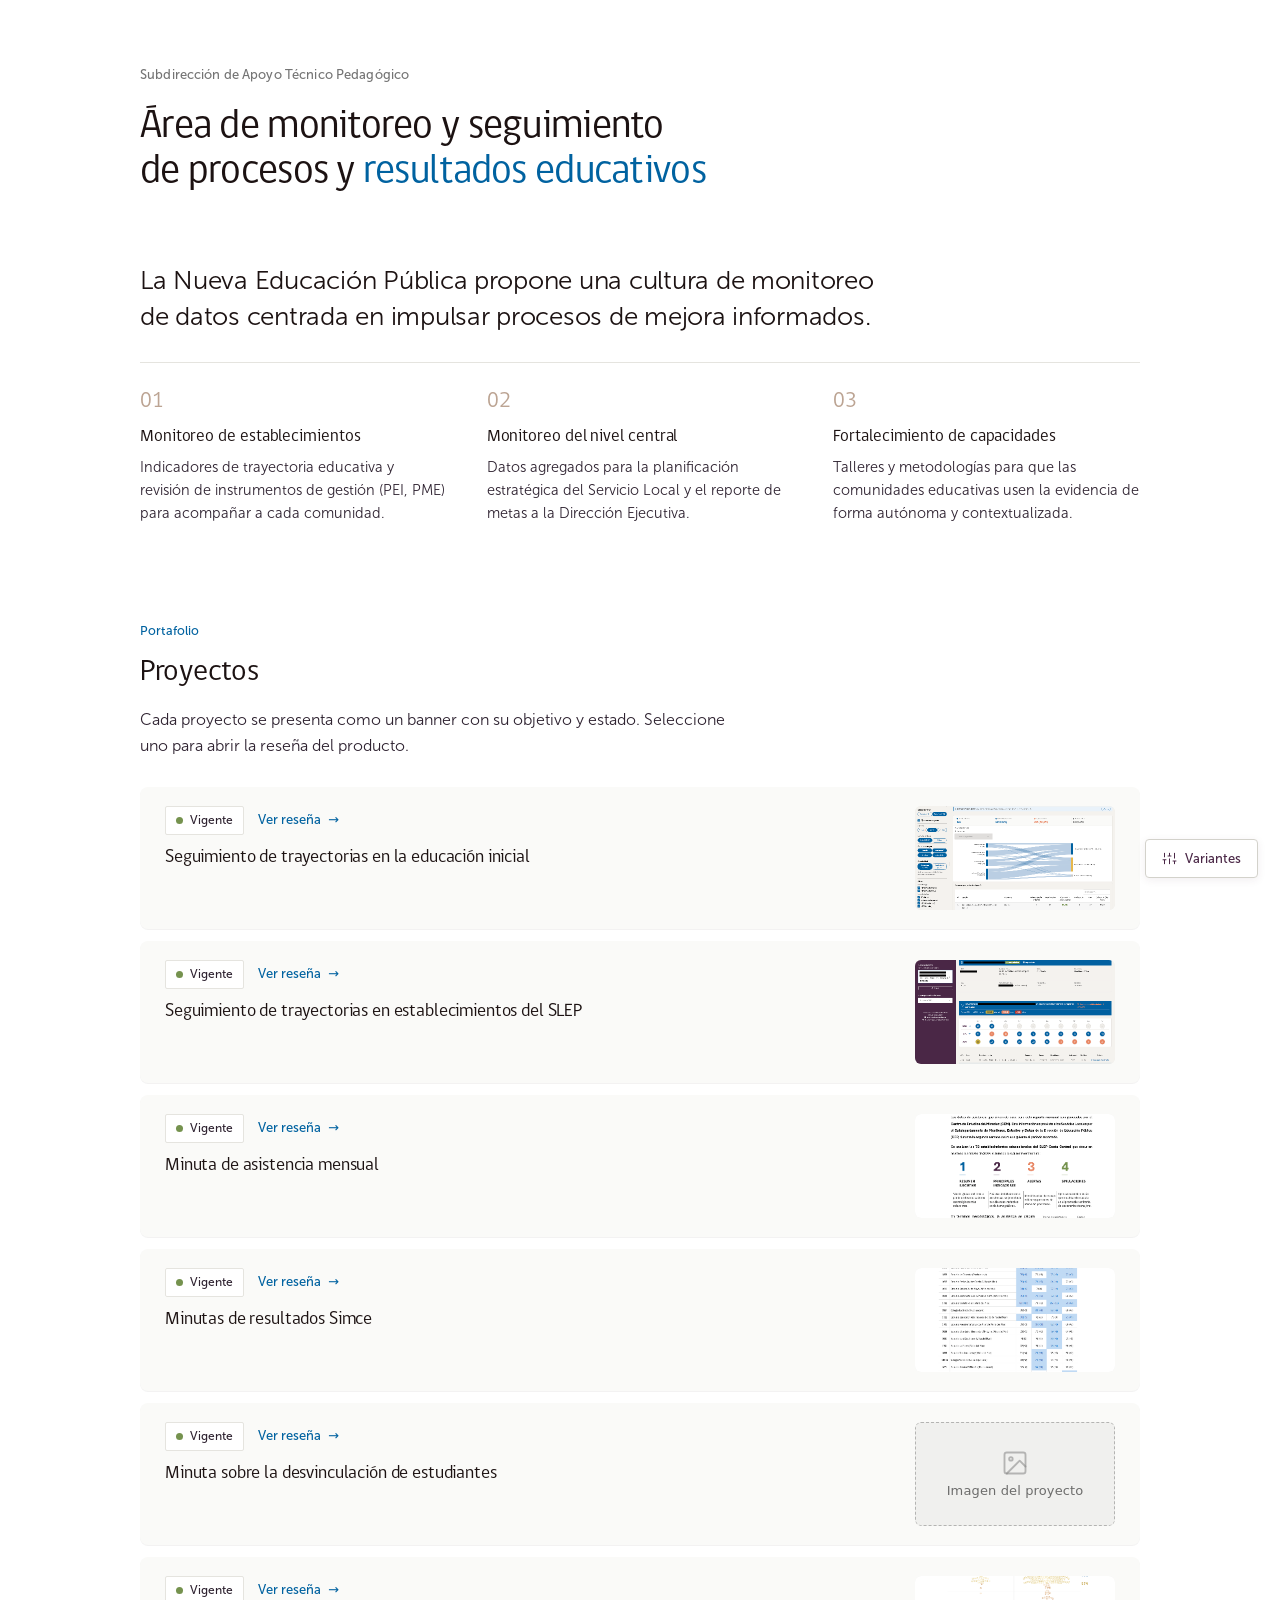
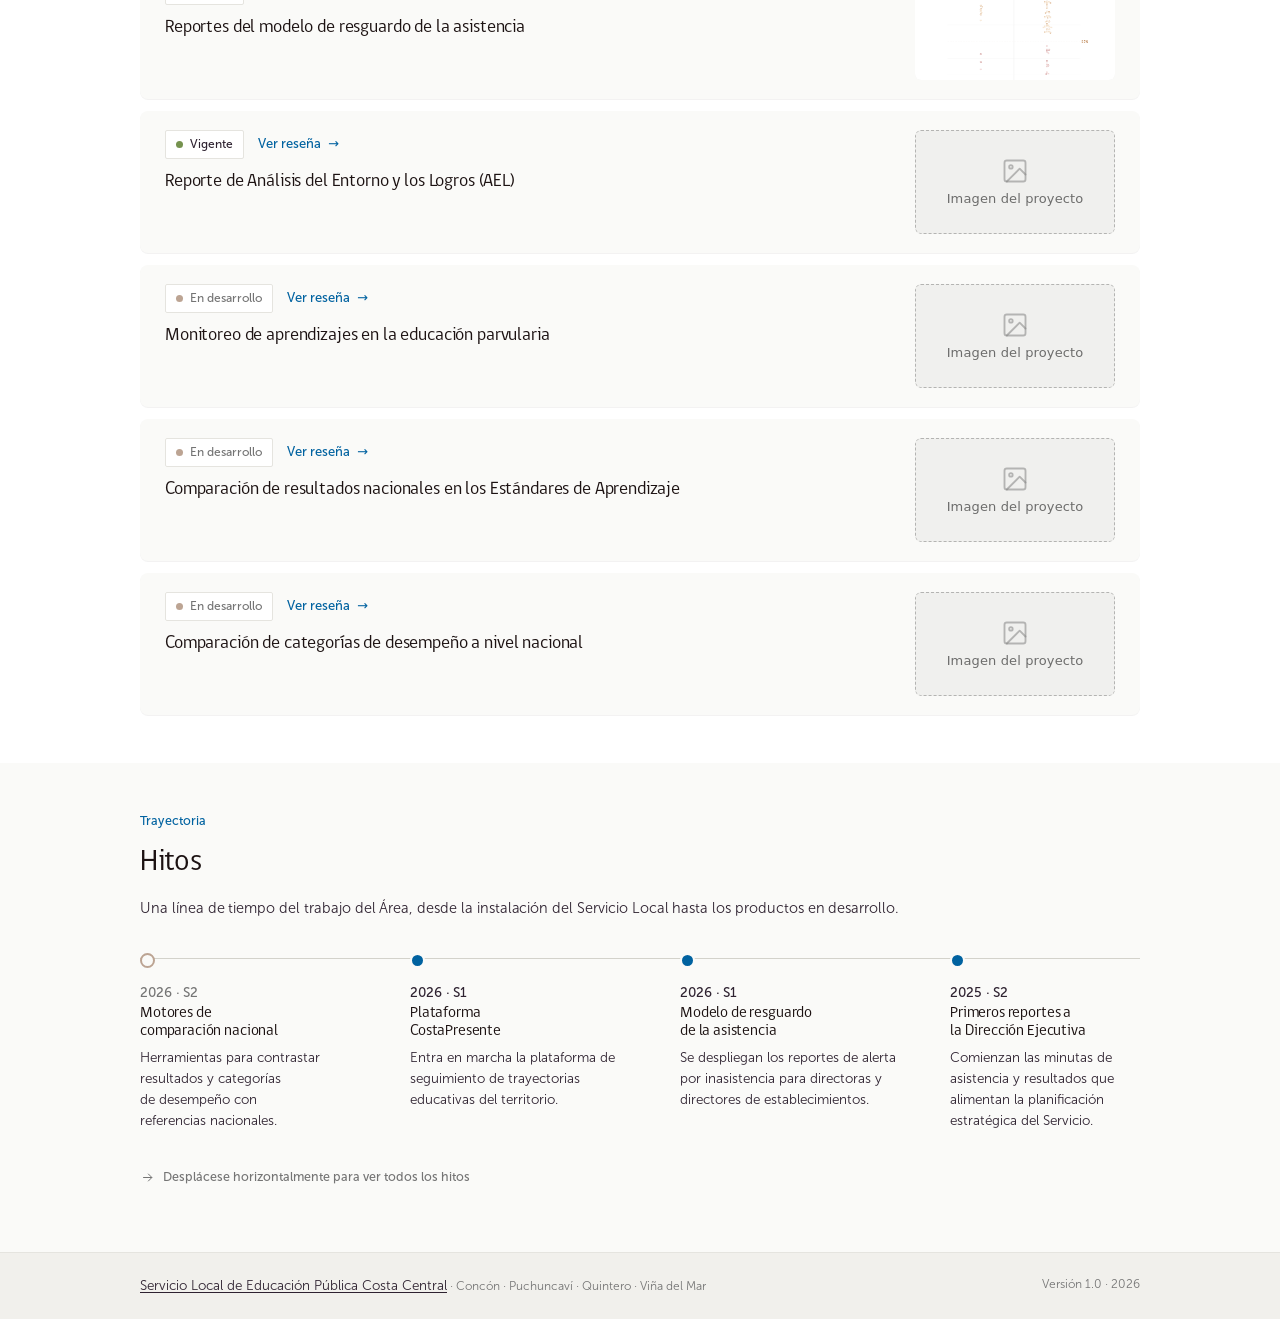
==== commit c6962c43: "feat(sitio): reemplazo total por sitio nuevo v1.0 (gobCL + Museo Sans, portafolio desde data.js) - S" ====
--- a/index.html
+++ b/index.html
@@ -1,1509 +1,145 @@
 <!DOCTYPE html>
-<html lang="es">
+<html lang="es-CL">
 <head>
-    <meta charset="UTF-8">
-    <meta name="viewport" content="width=device-width, initial-scale=1.0">
-    <meta name="description" content="Área de Monitoreo de Procesos y Resultados Educativos del SLEP Costa Central. Producción y análisis de datos para la mejora educativa.">
-    <meta name="theme-color" content="#4A2746">
-    <title>Área de Monitoreo | SLEP Costa Central</title>
+<meta charset="UTF-8" />
+<meta name="viewport" content="width=device-width, initial-scale=1.0" />
+<title>Área de Monitoreo | SLEP Costa Central</title>
+<meta name="description" content="Área de Monitoreo y Seguimiento de Procesos y Resultados Educativos del SLEP Costa Central. Producción y análisis de datos para la mejora educativa territorial." />
+<meta name="theme-color" content="#FFFBEF" />
+<link rel="icon" href="assets/logo-mark-cc.png" />
+<link rel="stylesheet" href="styles.css" />
+</head>
+<body data-variant="d2" data-density="compact">
 
-    <!-- Open Graph (Facebook, WhatsApp, LinkedIn) -->
-    <meta property="og:type" content="website">
-    <meta property="og:title" content="Área de Monitoreo | SLEP Costa Central">
-    <meta property="og:description" content="Producción y análisis de datos para la mejora educativa territorial. Subdirección de Apoyo Técnico Pedagógico.">
-    <meta property="og:url" content="https://tomgc.github.io/slep_monitoreo/">
-    <meta property="og:image" content="https://tomgc.github.io/slep_monitoreo/og-image.png">
-    <meta property="og:image:width" content="1200">
-    <meta property="og:image:height" content="630">
-    <meta property="og:locale" content="es_CL">
-    <meta property="og:site_name" content="SLEP Costa Central">
+<!-- ====================== HERO ====================== -->
+<section class="hero">
+  <div class="shell">
+    <p class="hero-eyebrow">Subdirección de Apoyo Técnico Pedagógico</p>
+    <h1>Área de monitoreo y seguimiento de procesos y <em>resultados educativos</em></h1>
+  </div>
+</section>
 
-    <!-- Twitter -->
-    <meta name="twitter:card" content="summary_large_image">
-    <meta name="twitter:title" content="Área de Monitoreo | SLEP Costa Central">
-    <meta name="twitter:description" content="Producción y análisis de datos para la mejora educativa territorial.">
-    <meta name="twitter:image" content="https://tomgc.github.io/slep_monitoreo/og-image.png">
+<!-- ====================== ¿QUÉ HACE? ====================== -->
+<section class="section" id="que-hace">
+  <div class="shell">
+    <p class="que-lead">La Nueva Educación Pública propone una cultura de monitoreo de datos centrada en impulsar procesos de mejora informados.</p>
+    <div class="func-list">
+      <div class="func-item">
+        <div class="func-num">01</div>
+        <div>
+          <h3>Monitoreo de establecimientos</h3>
+          <p>Indicadores de trayectoria educativa y revisión de instrumentos de gestión (PEI, PME) para acompañar a cada comunidad.</p>
+        </div>
+      </div>
+      <div class="func-item">
+        <div class="func-num">02</div>
+        <div>
+          <h3>Monitoreo del nivel central</h3>
+          <p>Datos agregados para la planificación estratégica del Servicio Local y el reporte de metas a la Dirección Ejecutiva.</p>
+        </div>
+      </div>
+      <div class="func-item">
+        <div class="func-num">03</div>
+        <div>
+          <h3>Fortalecimiento de capacidades</h3>
+          <p>Talleres y metodologías para que las comunidades educativas usen la evidencia de forma autónoma y contextualizada.</p>
+        </div>
+      </div>
+    </div>
+  </div>
+</section>
 
-    <link rel="icon" type="image/svg+xml"
-        href="data:image/svg+xml,<svg xmlns='http://www.w3.org/2000/svg' viewBox='0 0 24 24'><rect x='3' y='12' width='4' height='9' rx='1' fill='%234A2746'/><rect x='10' y='7' width='4' height='14' rx='1' fill='%230062A0'/><rect x='17' y='3' width='4' height='18' rx='1' fill='%234A2746'/></svg>">
-
-    <style>
-        /* Paleta oficial SLEP Costa Central */
-        :root {
-            --purple:      #4A2746;
-            --purple-soft: #ece0e9;
-            --cream:       #FFF6E0;
-            --blue:        #0062A0;
-            --blue-soft:   #d6e7f3;
-            --gray:        #747474;
-            --green:       #75924E;
-            --green-soft:  #e0e9d3;
-            --beige:       #BCA493;
-            --beige-soft:  #ede4dc;
-            --coral:       #E88663;
-            --coral-soft:  #fbe1d4;
-
-            --bg: #ffffff;
-            --ink: var(--purple);
-            --muted: var(--gray);
-            --line: var(--beige-soft);
-            --card: #ffffff;
-
-            --font: -apple-system, BlinkMacSystemFont, 'Segoe UI', Roboto, system-ui, 'Inter', sans-serif;
-            --radius: 10px;
-            --shadow: 0 1px 3px rgba(74, 39, 70, 0.06);
-        }
-
-        *, *::before, *::after { box-sizing: border-box; }
-        html { scroll-behavior: smooth; }
-
-        body {
-            background: var(--bg);
-            color: var(--ink);
-            font-family: var(--font);
-            margin: 0;
-            line-height: 1.5;
-            font-size: 15px;
-            display: grid;
-            grid-template-columns: 220px 1fr;
-            min-height: 100vh;
-            -webkit-font-smoothing: antialiased;
-        }
-
-        @media (prefers-reduced-motion: reduce) {
-            *, *::before, *::after {
-                transition: none !important;
-                animation: none !important;
-                scroll-behavior: auto !important;
-            }
-        }
-
-        /* Sidebar izquierda */
-        nav#side-nav {
-            position: sticky;
-            top: 0;
-            align-self: start;
-            height: 100vh;
-            padding: 24px 20px;
-            border-right: 1px solid var(--line);
-            background: #fff;
-            display: flex;
-            flex-direction: column;
-            gap: 2px;
-            overflow-y: auto;
-        }
-        nav#side-nav .brand {
-            display: flex;
-            align-items: center;
-            gap: 8px;
-            font-weight: 700;
-            font-size: 0.84rem;
-            color: var(--purple);
-            margin-bottom: 24px;
-            padding-bottom: 18px;
-            border-bottom: 1px solid var(--line);
-        }
-        nav#side-nav .brand-logo {
-            width: 16px;
-            height: 16px;
-            display: flex;
-            align-items: flex-end;
-            gap: 2px;
-        }
-        nav#side-nav .brand-logo span {
-            width: 3.5px;
-            border-radius: 1px;
-        }
-        nav#side-nav .brand-logo span:nth-child(1) { height: 50%; background: var(--purple); }
-        nav#side-nav .brand-logo span:nth-child(2) { height: 75%; background: var(--blue); }
-        nav#side-nav .brand-logo span:nth-child(3) { height: 100%; background: var(--purple); }
-        nav#side-nav .nav-title {
-            font-size: 0.62rem;
-            color: var(--muted);
-            font-weight: 700;
-            letter-spacing: 1.4px;
-            text-transform: uppercase;
-            margin-bottom: 8px;
-        }
-        nav#side-nav a.nav-item {
-            text-decoration: none;
-            color: var(--muted);
-            padding: 8px 12px;
-            font-size: 0.82rem;
-            font-weight: 500;
-            border-radius: 999px;
-            transition: background 0.18s, color 0.18s;
-        }
-        nav#side-nav a.nav-item:hover {
-            color: var(--purple);
-            background: var(--purple-soft);
-        }
-        nav#side-nav a.nav-item.active-nav {
-            color: var(--blue);
-            background: var(--blue-soft);
-            font-weight: 600;
-        }
-
-        /* Container */
-        .container {
-            max-width: 860px;
-            margin: 0 auto;
-            padding: 22px;
-        }
-
-        .hero {
-            margin-bottom: 18px;
-            display: grid;
-            grid-template-columns: 1fr auto;
-            gap: 18px;
-            align-items: end;
-        }
-        .hero .kicker {
-            font-size: 0.68rem;
-            font-weight: 700;
-            color: var(--blue);
-            letter-spacing: 1.2px;
-            text-transform: uppercase;
-            margin-bottom: 4px;
-        }
-        .hero h1 {
-            font-size: clamp(1.35rem, 2.6vw, 1.7rem);
-            font-weight: 800;
-            margin: 0;
-            letter-spacing: -0.4px;
-            line-height: 1.2;
-        }
-        .hero .meta {
-            font-size: 0.74rem;
-            color: var(--muted);
-            text-align: right;
-            padding-bottom: 2px;
-        }
-        .hero .dot {
-            display: inline-block;
-            width: 6px;
-            height: 6px;
-            border-radius: 50%;
-            background: var(--green);
-            margin-right: 5px;
-            box-shadow: 0 0 0 3px var(--green-soft);
-            animation: pulse 2.4s ease-in-out infinite;
-        }
-        @keyframes pulse {
-            50% { box-shadow: 0 0 0 6px rgba(117, 146, 78, 0.18); }
-        }
-
-        /* Bento grid: 6 columnas */
-        .grid {
-            display: grid;
-            grid-template-columns: repeat(6, 1fr);
-            gap: 12px;
-            grid-auto-rows: min-content;
-        }
-        .card {
-            background: var(--card);
-            border-radius: var(--radius);
-            padding: 16px;
-            box-shadow: var(--shadow);
-            border: 1px solid var(--line);
-            transition: transform 0.18s, box-shadow 0.18s;
-        }
-        .card:hover { transform: translateY(-1px); box-shadow: 0 4px 14px rgba(74, 39, 70, 0.08); }
-        .card h2 {
-            font-size: 0.7rem;
-            font-weight: 700;
-            color: var(--muted);
-            letter-spacing: 1.2px;
-            text-transform: uppercase;
-            margin: 0 0 10px;
-        }
-
-        /* Spans en grid 6-col */
-        .span-2 { grid-column: span 2; }
-        .span-3 { grid-column: span 3; }
-        .span-4 { grid-column: span 4; }
-        .span-6 { grid-column: span 6; }
-
-        /* KPIs */
-        .kpi { padding: 14px 16px; }
-        .kpi .label {
-            font-size: 0.64rem;
-            font-weight: 700;
-            letter-spacing: 1.2px;
-            text-transform: uppercase;
-            margin-bottom: 8px;
-        }
-        .kpi .valor {
-            font-size: 1.7rem;
-            font-weight: 800;
-            line-height: 1;
-            letter-spacing: -0.6px;
-        }
-        .kpi .valor .pct { font-size: 0.85rem; opacity: 0.6; margin-left: 1px; }
-        .kpi .barra {
-            height: 4px;
-            border-radius: 2px;
-            background: rgba(74, 39, 70, 0.06);
-            margin-top: 10px;
-            overflow: hidden;
-        }
-        .kpi .barra .fill {
-            height: 100%;
-            border-radius: 2px;
-            width: 0;
-            transition: width 1.2s cubic-bezier(0.16, 1, 0.3, 1);
-        }
-        .kpi.blue  { background: linear-gradient(135deg, var(--blue-soft), #eef4f9); }
-        .kpi.blue  .label, .kpi.blue  .valor { color: var(--blue); }
-        .kpi.blue  .fill { background: var(--blue); }
-        .kpi.green { background: linear-gradient(135deg, var(--green-soft), #f0f3e9); }
-        .kpi.green .label, .kpi.green .valor { color: var(--green); }
-        .kpi.green .fill { background: var(--green); }
-        .kpi.coral { background: linear-gradient(135deg, var(--coral-soft), #fbece2); }
-        .kpi.coral .label, .kpi.coral .valor { color: var(--coral); }
-        .kpi.coral .fill { background: var(--coral); }
-
-        /* Sobre */
-        .sobre p {
-            margin: 0 0 10px;
-            color: var(--purple);
-            font-size: 0.88rem;
-            line-height: 1.55;
-        }
-        .sobre p:last-child { margin-bottom: 0; }
-        .sobre strong { font-weight: 700; }
-
-        /* Ámbitos */
-        .ambito-card {
-            padding: 14px;
-            display: flex;
-            flex-direction: column;
-            justify-content: space-between;
-            min-height: 110px;
-        }
-        .ambito-card .num {
-            font-size: 1.3rem;
-            font-weight: 800;
-            line-height: 1;
-            letter-spacing: -0.5px;
-        }
-        .ambito-card .titulo {
-            font-weight: 700;
-            font-size: 0.84rem;
-            margin-top: 12px;
-            line-height: 1.3;
-        }
-        .ambito-card .desc {
-            font-size: 0.75rem;
-            color: var(--muted);
-            margin-top: 4px;
-            line-height: 1.45;
-        }
-        .ambito-card.purple { background: var(--purple-soft); }
-        .ambito-card.purple .num, .ambito-card.purple .titulo { color: var(--purple); }
-        .ambito-card.blue   { background: var(--blue-soft); }
-        .ambito-card.blue   .num, .ambito-card.blue .titulo   { color: var(--blue); }
-        .ambito-card.green  { background: var(--green-soft); }
-        .ambito-card.green  .num, .ambito-card.green .titulo  { color: var(--green); }
-
-        /* Timeline horizontal: más reciente a la izquierda, scroll hacia el pasado */
-        .timeline-frame {
-            position: relative;
-        }
-        .timeline-frame::before,
-        .timeline-frame::after {
-            content: "";
-            position: absolute;
-            top: 0;
-            bottom: 10px;
-            width: 14px;
-            pointer-events: none;
-            z-index: 3;
-            transition: opacity 0.2s;
-        }
-        .timeline-frame::before {
-            left: 0;
-            background: linear-gradient(to right, var(--card), transparent);
-        }
-        .timeline-frame::after {
-            right: 0;
-            background: linear-gradient(to left, var(--card), transparent);
-        }
-        .timeline-frame.at-start::before { opacity: 0; }
-        .timeline-frame.at-end::after { opacity: 0; }
-
-        .timeline-hint {
-            font-size: 0.62rem;
-            font-weight: 500;
-            color: var(--muted);
-            letter-spacing: 0.3px;
-            text-transform: none;
-            margin-left: 6px;
-        }
-
-        .timeline-list {
-            display: grid;
-            grid-auto-flow: column;
-            grid-auto-columns: 132px;
-            gap: 10px;
-            padding: 22px 2px 12px;
-            overflow-x: auto;
-            scrollbar-width: thin;
-            scrollbar-color: var(--beige) transparent;
-            scroll-snap-type: x mandatory;
-            -webkit-overflow-scrolling: touch;
-        }
-        .timeline-list::-webkit-scrollbar { height: 6px; }
-        .timeline-list::-webkit-scrollbar-track { background: transparent; }
-        .timeline-list::-webkit-scrollbar-thumb { background: var(--beige); border-radius: 3px; }
-        .timeline-list::-webkit-scrollbar-thumb:hover { background: var(--blue); }
-        .timeline-item {
-            position: relative;
-            padding-top: 4px;
-            scroll-snap-align: start;
-        }
-        .timeline-item::before {
-            content: "";
-            position: absolute;
-            top: -16px;
-            left: 0;
-            width: 9px;
-            height: 9px;
-            border-radius: 50%;
-            background: var(--card);
-            border: 2.5px solid var(--blue);
-            z-index: 1;
-        }
-        .timeline-item::after {
-            content: "";
-            position: absolute;
-            top: -12px;
-            left: 13px;
-            right: -10px;
-            height: 2px;
-            background: var(--line);
-            z-index: 0;
-        }
-        .timeline-item:last-child::after { display: none; }
-
-        /* En viewports angostos: timeline vertical para no recortar */
-        @media (max-width: 700px) {
-            .timeline-hint { display: none; }
-            .timeline-frame::before, .timeline-frame::after { display: none; }
-            .timeline-list {
-                display: flex;
-                flex-direction: column;
-                grid-auto-flow: unset;
-                grid-auto-columns: unset;
-                gap: 14px;
-                padding: 4px 0 4px 22px;
-                overflow-x: visible;
-                scroll-snap-type: none;
-            }
-            .timeline-item { padding: 4px 0 4px 0; scroll-snap-align: none; }
-            .timeline-item::before { top: 6px; left: -22px; }
-            .timeline-item::after {
-                top: 16px;
-                left: -18px;
-                right: auto;
-                bottom: -16px;
-                width: 2px;
-                height: auto;
-            }
-        }
-        .timeline-item .year {
-            font-size: 0.66rem;
-            font-weight: 700;
-            color: var(--blue);
-            letter-spacing: 1.2px;
-            text-transform: uppercase;
-        }
-        .timeline-item .titulo {
-            font-weight: 700;
-            font-size: 0.82rem;
-            margin: 3px 0 4px;
-            line-height: 1.3;
-        }
-        .timeline-item .desc {
-            font-size: 0.72rem;
-            color: var(--muted);
-            line-height: 1.45;
-        }
-
-        /* Productos */
-        .producto-card {
-            padding: 14px;
-            display: flex;
-            flex-direction: column;
-            gap: 8px;
-        }
-        .producto-tag {
-            display: inline-block;
-            font-size: 0.6rem;
-            font-weight: 700;
-            letter-spacing: 1.1px;
-            text-transform: uppercase;
-            padding: 3px 7px;
-            border-radius: 999px;
-            align-self: flex-start;
-        }
-        .producto-tag.t-purple { color: var(--purple); background: var(--purple-soft); }
-        .producto-tag.t-blue   { color: var(--blue); background: var(--blue-soft); }
-        .producto-tag.t-green  { color: var(--green); background: var(--green-soft); }
-        .producto-tag.t-coral  { color: var(--coral); background: var(--coral-soft); }
-        .producto-card .titulo {
-            font-weight: 700;
-            font-size: 0.88rem;
-            line-height: 1.3;
-        }
-        .producto-card .desc {
-            font-size: 0.76rem;
-            color: var(--muted);
-            line-height: 1.5;
-            flex: 1;
-        }
-        .producto-mini {
-            height: 48px;
-            border-radius: 6px;
-            background: var(--cream);
-            display: flex;
-            align-items: flex-end;
-            justify-content: space-around;
-            padding: 5px 8px;
-            border: 1px solid var(--line);
-        }
-        .producto-mini .bar {
-            width: 6px;
-            border-radius: 2px 2px 0 0;
-            opacity: 0.85;
-        }
-
-        /* Equipo */
-        .persona-card {
-            display: flex;
-            align-items: center;
-            gap: 12px;
-            padding: 14px;
-        }
-        .avatar {
-            width: 38px;
-            height: 38px;
-            border-radius: 50%;
-            display: flex;
-            align-items: center;
-            justify-content: center;
-            font-weight: 700;
-            color: #fff;
-            font-size: 0.78rem;
-            letter-spacing: 0.3px;
-            flex-shrink: 0;
-        }
-        .avatar.purple { background: var(--purple); }
-        .avatar.blue { background: var(--blue); }
-        .persona-card .nombre { font-weight: 700; font-size: 0.86rem; }
-        .persona-card .cargo { font-size: 0.7rem; color: var(--muted); margin: 1px 0 3px; }
-        .persona-card .mail { font-size: 0.7rem; color: var(--blue); text-decoration: none; }
-        .persona-card .mail:hover { text-decoration: underline; }
-
-        /* Glosario */
-        .glosario-grid {
-            display: grid;
-            grid-template-columns: repeat(auto-fill, minmax(150px, 1fr));
-            gap: 6px;
-        }
-        .glosario-chip {
-            background: var(--cream);
-            border: 1px solid var(--line);
-            border-radius: 6px;
-            padding: 8px 10px;
-            font-size: 0.72rem;
-            line-height: 1.4;
-            transition: background 0.18s, border-color 0.18s;
-        }
-        .glosario-chip:hover { background: var(--blue-soft); border-color: var(--blue); }
-        .glosario-chip .sigla {
-            font-weight: 800;
-            color: var(--blue);
-            font-size: 0.76rem;
-            display: block;
-            margin-bottom: 1px;
-        }
-
-        footer.site {
-            margin-top: 28px;
-            padding: 16px;
-            text-align: center;
-            color: var(--muted);
-            font-size: 0.72rem;
-        }
-        footer.site a { color: var(--blue); text-decoration: none; font-weight: 600; }
-        footer.site a:hover { text-decoration: underline; }
-
-        @media (max-width: 900px) {
-            body { display: block; }
-            nav#side-nav { display: none; }
-        }
-        @media (max-width: 760px) {
-            .span-2, .span-3, .span-4 { grid-column: span 6; }
-            .hero { grid-template-columns: 1fr; }
-            .hero .meta { text-align: left; }
-        }
-        @media (max-width: 500px) {
-            .container { padding: 16px; }
-        }
-
-        /* === Fuentes utilizadas === */
-        .fuentes-header {
-            display: flex;
-            justify-content: space-between;
-            align-items: flex-start;
-            gap: 14px;
-            margin-bottom: 12px;
-        }
-        .fuentes-bajada {
-            font-size: 0.78rem;
-            color: var(--muted);
-            margin: 0;
-            line-height: 1.5;
-            max-width: 560px;
-        }
-        .fuentes-contador {
-            font-size: 0.7rem;
-            color: var(--purple);
-            background: var(--purple-soft);
-            padding: 6px 10px;
-            border-radius: 6px;
-            font-weight: 500;
-            white-space: nowrap;
-            line-height: 1.4;
-            text-align: right;
-            flex-shrink: 0;
-        }
-        .fuentes-contador strong { font-weight: 800; }
-
-        .fuentes-matriz-wrap {
-            overflow-x: auto;
-            -webkit-overflow-scrolling: touch;
-            margin-bottom: 4px;
-            padding-bottom: 4px;
-        }
-        .fuentes-matriz {
-            border-collapse: separate;
-            border-spacing: 3px;
-            margin: 0;
-            width: 100%;
-            table-layout: fixed;
-        }
-        .fuentes-matriz thead th.col-corner { width: 140px; }
-        .fuentes-matriz thead th.col-total-head { width: 64px; }
-        .fuentes-matriz th,
-        .fuentes-matriz td {
-            padding: 6px;
-            text-align: center;
-            font-size: 0.78rem;
-            border-radius: 6px;
-            height: 46px;
-            vertical-align: middle;
-        }
-        .fuentes-matriz thead th {
-            background: transparent;
-            color: var(--gray);
-            font-weight: 600;
-            font-size: 0.6rem;
-            letter-spacing: 0.3px;
-            text-transform: uppercase;
-            cursor: pointer;
-            transition: background 0.15s, color 0.15s;
-            user-select: none;
-        }
-        .fuentes-matriz thead th .fn-num {
-            display: block;
-            font-size: 1.15rem;
-            color: var(--purple);
-            font-weight: 800;
-            line-height: 1;
-            margin-bottom: 1px;
-        }
-        .fuentes-matriz thead th.col-corner,
-        .fuentes-matriz thead th.col-total-head {
-            cursor: default;
-            color: var(--gray);
-            font-weight: 600;
-        }
-        .fuentes-matriz thead th.col-funcion:hover {
-            background: var(--purple-soft);
-        }
-        .fuentes-matriz tbody th {
-            text-align: left;
-            cursor: pointer;
-            background: transparent;
-            color: var(--purple);
-            padding-left: 4px;
-            padding-right: 10px;
-            white-space: nowrap;
-            transition: background 0.15s;
-            user-select: none;
-        }
-        .fuentes-matriz tbody th:hover {
-            background: var(--purple-soft);
-        }
-        .fuentes-matriz tbody th .amb-letra-grande {
-            font-size: 1rem;
-            color: var(--purple);
-            font-weight: 800;
-            line-height: 1;
-        }
-        .fuentes-matriz tbody th .amb-label {
-            font-size: 0.6rem;
-            font-weight: 500;
-            color: var(--gray);
-            line-height: 1.1;
-            margin-top: 2px;
-            text-transform: uppercase;
-            letter-spacing: 0.3px;
-        }
-
-        /* Heatmap discreto: 6 niveles (0 + 5) sobre var(--purple) */
-        .fuentes-matriz td.cell {
-            cursor: pointer;
-            font-weight: 700;
-            color: var(--purple);
-            transition: transform 0.1s;
-            user-select: none;
-        }
-        .fuentes-matriz td.cell:not(.level-0):hover { transform: scale(1.06); }
-        .fuentes-matriz td.cell.level-0 {
-            background: color-mix(in srgb, var(--purple) 3%, var(--card));
-            color: var(--gray);
-            font-weight: 400;
-            cursor: default;
-        }
-        .fuentes-matriz td.cell.level-1 { background: color-mix(in srgb, var(--purple) 10%, var(--card)); color: var(--purple); }
-        .fuentes-matriz td.cell.level-2 { background: color-mix(in srgb, var(--purple) 22%, var(--card)); color: var(--purple); }
-        .fuentes-matriz td.cell.level-3 { background: color-mix(in srgb, var(--purple) 40%, var(--card)); color: var(--purple); }
-        .fuentes-matriz td.cell.level-4 { background: color-mix(in srgb, var(--purple) 65%, var(--card)); color: #fff; }
-        .fuentes-matriz td.cell.level-5 { background: var(--purple); color: #fff; }
-
-        /* Estado activo (filtro aplicado) */
-        .fuentes-matriz td.cell.cell-active,
-        .fuentes-matriz thead th.head-active,
-        .fuentes-matriz tbody th.row-active {
-            outline: 2.5px solid var(--blue);
-            outline-offset: -2px;
-        }
-        .fuentes-matriz thead th.head-active,
-        .fuentes-matriz tbody th.row-active {
-            background: var(--blue-soft);
-        }
-        .fuentes-matriz thead th.head-active .fn-num,
-        .fuentes-matriz tbody th.row-active .amb-letra-grande {
-            color: var(--blue);
-        }
-
-        /* Totales marginales */
-        .fuentes-matriz td.col-total-cell,
-        .fuentes-matriz tfoot td.cell-col-total {
-            background: var(--cream);
-            color: var(--purple);
-            font-weight: 700;
-            cursor: default;
-        }
-        .fuentes-matriz tfoot th.col-total-foot {
-            background: transparent;
-            text-align: left;
-            font-size: 0.62rem;
-            text-transform: uppercase;
-            letter-spacing: 0.3px;
-            color: var(--gray);
-            font-weight: 600;
-            cursor: default;
-            padding-left: 4px;
-        }
-        .fuentes-matriz td.cell-grand-total {
-            background: var(--purple);
-            color: #fff;
-            font-weight: 800;
-        }
-
-        .fuentes-nota {
-            font-size: 0.68rem;
-            color: var(--muted);
-            margin: 6px 0 14px;
-            font-style: italic;
-            line-height: 1.45;
-        }
-
-        /* Buscador */
-        .fuentes-search-row { margin-bottom: 10px; }
-        .fuentes-search {
-            width: 100%;
-            padding: 9px 12px;
-            border: 1px solid var(--line);
-            border-radius: 8px;
-            font-size: 0.85rem;
-            font-family: inherit;
-            background: var(--card);
-            color: var(--ink);
-            transition: border-color 0.15s, box-shadow 0.15s;
-        }
-        .fuentes-search:focus {
-            outline: none;
-            border-color: var(--blue);
-            box-shadow: 0 0 0 3px var(--blue-soft);
-        }
-        .fuentes-search::placeholder { color: var(--muted); }
-
-        /* Chips de filtros activos */
-        .fuentes-filtros-activos {
-            display: flex;
-            flex-wrap: wrap;
-            gap: 6px;
-            margin-bottom: 10px;
-            align-items: center;
-        }
-        .fuente-chip-filtro {
-            display: inline-flex;
-            align-items: center;
-            gap: 4px;
-            font-size: 0.72rem;
-            font-weight: 600;
-            color: var(--blue);
-            background: var(--blue-soft);
-            padding: 3px 4px 3px 10px;
-            border-radius: 999px;
-        }
-        .fuente-chip-filtro button {
-            background: none;
-            border: none;
-            padding: 0;
-            cursor: pointer;
-            color: var(--blue);
-            font-size: 1rem;
-            line-height: 1;
-            width: 18px;
-            height: 18px;
-            display: inline-flex;
-            align-items: center;
-            justify-content: center;
-            border-radius: 50%;
-            font-family: inherit;
-            transition: background 0.15s;
-        }
-        .fuente-chip-filtro button:hover {
-            background: rgba(0, 98, 160, 0.2);
-        }
-        .fuentes-limpiar-todo {
-            margin-left: auto;
-            background: none;
-            border: 1px solid var(--line);
-            color: var(--muted);
-            padding: 4px 12px;
-            border-radius: 999px;
-            font-size: 0.7rem;
-            cursor: pointer;
-            font-family: inherit;
-            font-weight: 500;
-            transition: color 0.15s, border-color 0.15s;
-        }
-        .fuentes-limpiar-todo:hover {
-            color: var(--purple);
-            border-color: var(--purple-soft);
-        }
-
-        .fuentes-resultados-contador {
-            font-size: 0.72rem;
-            color: var(--muted);
-            margin-bottom: 8px;
-        }
-
-        .fuentes-vacia {
-            text-align: center;
-            color: var(--muted);
-            padding: 22px 16px;
-            font-size: 0.8rem;
-            background: var(--cream);
-            border: 1px dashed var(--line);
-            border-radius: 8px;
-            margin: 0;
-        }
-
-        /* Tarjetas de la lista */
-        .fuente-tarjeta {
-            border: 1px solid var(--line);
-            border-radius: 8px;
-            padding: 10px 12px;
-            margin-bottom: 6px;
-            background: var(--card);
-            transition: border-color 0.15s, box-shadow 0.15s;
-            cursor: pointer;
-        }
-        .fuente-tarjeta:hover {
-            border-color: var(--purple-soft);
-            box-shadow: 0 2px 6px rgba(74, 39, 70, 0.06);
-        }
-        .fuente-tarjeta.expanded {
-            border-color: var(--purple-soft);
-            background: #fbfafb;
-        }
-        .fuente-tarjeta-cabecera {
-            display: flex;
-            align-items: center;
-            gap: 8px;
-        }
-        .fuente-tarjeta-titulo {
-            font-weight: 700;
-            font-size: 0.85rem;
-            color: var(--purple);
-            flex: 1;
-            overflow: hidden;
-            text-overflow: ellipsis;
-            white-space: nowrap;
-            min-width: 0;
-        }
-        .fuente-tarjeta-institucion {
-            font-size: 0.72rem;
-            color: var(--muted);
-            text-align: right;
-            flex-shrink: 0;
-            max-width: 42%;
-            overflow: hidden;
-            text-overflow: ellipsis;
-            white-space: nowrap;
-        }
-        .fuente-tarjeta-chevron {
-            display: inline-block;
-            color: var(--gray);
-            font-size: 0.6rem;
-            transition: transform 0.15s;
-            margin-left: 2px;
-            flex-shrink: 0;
-        }
-        .fuente-tarjeta.expanded .fuente-tarjeta-chevron { transform: rotate(90deg); }
-
-        .fuente-tarjeta-badges {
-            display: flex;
-            flex-wrap: wrap;
-            gap: 4px;
-            margin-top: 6px;
-        }
-        .fuente-badge {
-            display: inline-block;
-            font-size: 0.62rem;
-            font-weight: 600;
-            padding: 2px 8px;
-            border-radius: 999px;
-            line-height: 1.5;
-        }
-        .fuente-badge.acceso-publica    { background: var(--green-soft);  color: var(--green); }
-        .fuente-badge.acceso-privada    { background: var(--coral-soft);  color: var(--coral); }
-        .fuente-badge.acceso-indefinido { background: var(--beige-soft);  color: var(--gray); }
-        .fuente-badge.periodicidad      { background: transparent;        color: var(--gray); border: 1px solid var(--line); }
-        .fuente-badge.funcion           { background: var(--purple-soft); color: var(--purple); }
-        .fuente-badge.uso               { background: var(--blue-soft);   color: var(--blue); font-weight: 700; }
-
-        .fuente-tarjeta-detalle {
-            margin-top: 10px;
-            padding-top: 10px;
-            border-top: 1px solid var(--line);
-            display: grid;
-            grid-template-columns: 150px 1fr;
-            gap: 6px 14px;
-            font-size: 0.76rem;
-        }
-        /* Forzar ocultamiento de elementos con [hidden] sobre display: grid/flex */
-        .fuente-tarjeta-detalle[hidden],
-        .fuentes-filtros-activos[hidden],
-        .fuentes-resultados-contador[hidden] { display: none; }
-        .fuente-tarjeta-detalle .lbl {
-            color: var(--muted);
-            font-weight: 600;
-            text-transform: uppercase;
-            font-size: 0.6rem;
-            letter-spacing: 0.5px;
-            padding-top: 2px;
-        }
-        .fuente-tarjeta-detalle .val {
-            color: var(--purple);
-            line-height: 1.5;
-        }
-
-        /* Responsive Fuentes */
-        @media (max-width: 760px) {
-            .fuentes-header { flex-direction: column; align-items: flex-start; }
-            .fuentes-contador { align-self: flex-start; text-align: left; }
-        }
-        @media (max-width: 700px) {
-            .fuentes-matriz { min-width: 420px; }
-            .fuente-tarjeta-institucion { max-width: 50%; }
-            .fuente-tarjeta-detalle { grid-template-columns: 1fr; gap: 2px 0; }
-            .fuente-tarjeta-detalle .lbl { margin-top: 6px; }
-        }
-    </style>
-</head>
-<body>
-
-    <nav id="side-nav" aria-label="Secciones del sitio">
-        <div class="brand">
-            <div class="brand-logo"><span></span><span></span><span></span></div>
-            <span>Área de Monitoreo</span>
-        </div>
-        <div class="nav-title">Navegación</div>
-        <a href="#que-hace" class="nav-item active-nav">1. ¿Qué hace?</a>
-        <a href="#trayectoria" class="nav-item">2. Trayectoria</a>
-        <a href="#ejemplos" class="nav-item">3. Ejemplos</a>
-        <a href="#equipo" class="nav-item">4. Equipo</a>
-        <a href="#fuentes" class="nav-item">5. Fuentes</a>
-        <a href="#glosario" class="nav-item">6. Glosario</a>
-    </nav>
-
-    <div class="container">
-
-        <div class="hero">
-            <div>
-                <div class="kicker">SLEP Costa Central · SATP</div>
-                <h1>Área de Monitoreo de Procesos y Resultados Educativos</h1>
-            </div>
-            <div class="meta"><span class="dot"></span>v2.1</div>
-        </div>
-
-        <div class="grid">
-
-            <!-- KPIs -->
-            <div class="card kpi blue span-2">
-                <div class="label">Reporte AEL</div>
-                <div class="valor">92<span class="pct">%</span></div>
-                <div class="barra"><div class="fill" data-fill="92"></div></div>
-            </div>
-            <div class="card kpi green span-2">
-                <div class="label">Aprobación</div>
-                <div class="valor">85<span class="pct">%</span></div>
-                <div class="barra"><div class="fill" data-fill="85"></div></div>
-            </div>
-            <div class="card kpi coral span-2">
-                <div class="label">Asistencia</div>
-                <div class="valor">78<span class="pct">%</span></div>
-                <div class="barra"><div class="fill" data-fill="78"></div></div>
-            </div>
-
-            <!-- ¿Qué hace? -->
-            <div class="card sobre span-3" id="que-hace">
-                <h2>Qué hace</h2>
-                <p>La Nueva Educación Pública propone una <strong>cultura de monitoreo de datos</strong> centrada en impulsar procesos de mejora informados.</p>
-                <p>El Área del SLEP Costa Central produce, sistematiza e interpreta información sobre la <strong>trayectoria educativa</strong> de las y los estudiantes, para que comunidades educativas y nivel central tomen decisiones basadas en evidencia.</p>
-            </div>
-
-            <!-- Ámbitos -->
-            <div class="card ambito-card purple span-3">
-                <div class="num">01</div>
-                <div>
-                    <div class="titulo">Monitoreo de establecimientos</div>
-                    <div class="desc">Indicadores de trayectoria y revisión de instrumentos de gestión (PEI, PME).</div>
-                </div>
-            </div>
-            <div class="card ambito-card blue span-3">
-                <div class="num">02</div>
-                <div>
-                    <div class="titulo">Monitoreo del nivel central</div>
-                    <div class="desc">Datos agregados para planificación estratégica y reporte de metas.</div>
-                </div>
-            </div>
-            <div class="card ambito-card green span-3">
-                <div class="num">03</div>
-                <div>
-                    <div class="titulo">Fortalecimiento</div>
-                    <div class="desc">Talleres y metodologías para uso autónomo de evidencia.</div>
-                </div>
-            </div>
-
-            <!-- Trayectoria -->
-            <div class="card span-6" id="trayectoria">
-                <h2>Trayectoria <span class="timeline-hint">desplaza → para ver hitos anteriores</span></h2>
-                <div class="timeline-frame">
-                    <div class="timeline-list" id="timeline"></div>
-                </div>
-            </div>
-
-            <!-- Productos -->
-            <div class="card span-6" id="ejemplos">
-                <h2>Productos y entregables</h2>
-                <div class="grid" id="productos-grid" style="margin-top: 4px;"></div>
-            </div>
-
-            <!-- Equipo -->
-            <div class="card span-6" id="equipo">
-                <h2>Equipo</h2>
-                <div class="grid" id="equipo-grid" style="margin-top: 4px;"></div>
-            </div>
-
-            <!-- Fuentes utilizadas -->
-            <div class="card span-6" id="fuentes">
-                <div class="fuentes-header">
-                    <div>
-                        <h2 style="margin-bottom: 4px;">Fuentes utilizadas</h2>
-                        <p class="fuentes-bajada">Bases e indicadores que el Subdepartamento de Monitoreo del DEP consume, sistematiza o reporta. Catálogo vigente en 2026.</p>
-                    </div>
-                    <div class="fuentes-contador" id="fuentes-contador" aria-live="polite">…</div>
-                </div>
-
-                <div class="fuentes-matriz-wrap">
-                    <table class="fuentes-matriz" id="fuentes-matriz" aria-label="Matriz de fuentes por ámbito y función"></table>
-                </div>
-                <p class="fuentes-nota">2 fuentes (DIA y Cuestionarios SIMCE) monitorean simultáneamente las funciones 2 y 3, por lo que aparecen en ambas columnas; el total global se mantiene en 67.</p>
-
-                <div class="fuentes-search-row">
-                    <input type="text" class="fuentes-search" id="fuentes-search" placeholder="Buscar por nombre, institución o base de datos…" aria-label="Buscar fuentes" autocomplete="off">
-                </div>
-
-                <div class="fuentes-filtros-activos" id="fuentes-filtros-activos" hidden></div>
-                <div class="fuentes-resultados-contador" id="fuentes-resultados-contador" hidden></div>
-
-                <div class="fuentes-lista" id="fuentes-lista">
-                    <p class="fuentes-vacia">Seleccioná una celda de la matriz o usá el buscador para ver fuentes.</p>
-                </div>
-            </div>
-
-            <!-- Glosario -->
-            <div class="card span-6" id="glosario">
-                <h2>Glosario técnico</h2>
-                <div class="glosario-grid" id="glosario-grid"></div>
-            </div>
-
-        </div>
-
-        <footer class="site">
-            Versión 2.1 · <a href="https://slepcostacentral.gob.cl" target="_blank" rel="noopener">SLEP Costa Central</a> · 2026 · <a href="variants/">Ver variantes de diseño</a>
-        </footer>
-
+<!-- ====================== PORTAFOLIO ====================== -->
+<section class="section" id="portafolio">
+  <div class="shell">
+    <div class="section-head">
+      <p class="eyebrow">Portafolio</p>
+      <h2 class="section-title">Proyectos</h2>
+      <p class="section-lede">Cada proyecto se presenta como un banner con su objetivo y estado. Seleccione uno para abrir la reseña del producto.</p>
     </div>
 
-    <script src="datos/fuentes.js"></script>
-    <script>
-        const equipo = [
-            { nombre: "Tomás González Cifuentes", cargo: "Profesional encargado", mail: "tomas.gonzalez@slepcostacentral.gob.cl", color: "purple", iniciales: "TG" },
-            { nombre: "Javier Pizarro Morales",   cargo: "Profesional del área",  mail: "javier.pizarro@slepcostacentral.gob.cl",  color: "blue", iniciales: "JP" }
-        ];
+    <div class="banner-list" id="bannerList"></div>
+  </div>
+</section>
 
-        const glosario = [
-            { sigla: "SLEP",  def: "Servicio Local de Educación Pública." },
-            { sigla: "DEP",   def: "Dirección de Educación Pública." },
-            { sigla: "PEL",   def: "Plan Estratégico Local." },
-            { sigla: "ENEP",  def: "Estrategia Nacional de Educación Pública." },
-            { sigla: "IDPS",  def: "Indicadores de Desarrollo Personal y Social." },
-            { sigla: "PAL",   def: "Plan Anual Local." },
-            { sigla: "SATP",  def: "Subdirección de Apoyo Técnico-Pedagógico." },
-            { sigla: "Simce", def: "Sistema Nacional de Evaluación de Aprendizaje." },
-            { sigla: "PEI",   def: "Proyecto Educativo Institucional." },
-            { sigla: "PME",   def: "Plan de Mejoramiento Educativo." }
-        ];
+<!-- ====================== TRAYECTORIA ====================== -->
+<section class="section section--alt" id="trayectoria">
+  <div class="shell">
+    <div class="section-head">
+      <p class="eyebrow">Trayectoria</p>
+      <h2 class="section-title">Hitos</h2>
+      <p class="section-lede">Una línea de tiempo del trabajo del Área, desde la instalación del Servicio Local hasta los productos en desarrollo.</p>
+    </div>
+    <div class="timeline-scroller">
+      <div class="timeline" id="timeline"></div>
+    </div>
+    <p class="timeline-hint">
+      <svg width="15" height="15" viewBox="0 0 24 24" fill="none" stroke="currentColor" stroke-width="1.6"><path d="M5 12h14M13 6l6 6-6 6"/></svg>
+      Desplácese horizontalmente para ver todos los hitos
+    </p>
+  </div>
+</section>
 
-        const hitos = [
-            { fecha: "2017", titulo: "Ley NEP", desc: "Ley 21.040 crea el Sistema de Educación Pública." },
-            { fecha: "2024", titulo: "Inicio operativo", desc: "Traspaso de establecimientos al SLEP." },
-            { fecha: "2024", titulo: "Constitución del Área", desc: "Conformación del equipo en la SATP." },
-            { fecha: "2025", titulo: "Primer reporte", desc: "Boletín inicial de indicadores territoriales." },
-            { fecha: "2025", titulo: "Tableros en línea", desc: "Paneles de matrícula y asistencia." },
-            { fecha: "2026", titulo: "Fortalecimiento", desc: "Talleres y guías metodológicas." }
-        ];
+<!-- ====================== FOOTER ====================== -->
+<footer class="site-footer">
+  <div class="shell">
+    <div class="footer-legal">
+      <span><a href="https://slepcostacentral.gob.cl" target="_blank" rel="noopener">Servicio Local de Educación Pública Costa Central</a> · Concón · Puchuncaví · Quintero · Viña del Mar</span>
+      <span>Versión 1.0 · 2026</span>
+    </div>
+  </div>
+</footer>
 
-        const productos = [
-            { tag: "Reporte",   color: "blue",   barColor: "#0062A0", titulo: "Boletín mensual de indicadores", desc: "Matrícula, asistencia, aprobación y desvinculación por establecimiento.", bars: [40, 70, 55, 80, 45, 65] },
-            { tag: "Dashboard", color: "green",  barColor: "#75924E", titulo: "Dashboard de asistencia",        desc: "Filtros por nivel, dependencia y fechas para monitoreo continuo.",         bars: [60, 75, 50, 85, 70, 90] },
-            { tag: "Análisis",  color: "purple", barColor: "#4A2746", titulo: "Estudio de trayectorias",        desc: "Análisis longitudinal de cohortes y puntos críticos.",                     bars: [30, 50, 65, 75, 80, 85] },
-            { tag: "Taller",    color: "coral",  barColor: "#E88663", titulo: "Uso de evidencia en gestión",    desc: "Instancias formativas con equipos directivos y técnicos.",                 bars: [50, 60, 70, 55, 75, 80] }
-        ];
+<!-- ====================== LIGHTBOX ====================== -->
+<div class="lightbox" id="lightbox" role="dialog" aria-modal="true" aria-label="Reseña del producto">
+  <div class="lb-card">
+    <button class="lb-close" id="lbClose" aria-label="Cerrar">&times;</button>
+    <div class="lb-shot" id="lbShot"><span class="shot-label">Reseña del producto · próximamente</span></div>
+    <div class="lb-text">
+      <span class="banner-type" id="lbType">Reporte</span>
+      <h3 id="lbTitle">Título del proyecto</h3>
+      <p id="lbObj">Objetivo del proyecto.</p>
+    </div>
+  </div>
+</div>
 
-        const esc = s => s.replace(/[&<>"']/g, c => ({'&':'&amp;','<':'&lt;','>':'&gt;','"':'&quot;',"'":'&#39;'}[c]));
+<!-- ====================== VARIANTS PANEL ====================== -->
+<button class="variants-fab" id="variantsFab" aria-label="Abrir variantes de diseño">
+  <svg width="15" height="15" viewBox="0 0 24 24" fill="none" stroke="currentColor" stroke-width="1.6"><path d="M4 21v-7M4 10V3M12 21v-9M12 8V3M20 21v-5M20 12V3M1 14h6M9 8h6M17 16h6"/></svg>
+  Variantes
+</button>
+<div class="variants-panel" id="variantsPanel" aria-label="Variantes de diseño">
+  <div class="vp-head">
+    <div>
+      <h4>Variantes de diseño</h4>
+      <span class="vp-sub">Compare y elija una dirección</span>
+    </div>
+    <button class="vp-close" id="vpClose" aria-label="Cerrar panel">&times;</button>
+  </div>
+  <div class="vp-body">
+    <div class="vp-group">
+      <span class="vp-label">Dirección de diseño</span>
+      <div class="vp-seg vp-dirs" data-prop="variant">
+        <button data-val="d1"><strong>Claro y nítido</strong><em>Neutro · ciruela · coral</em></button>
+        <button data-val="d2" class="active"><strong>Papel puro</strong><em>Blanco · tinta · océano</em></button>
+        <button data-val="d3"><strong>Ribete lateral</strong><em>Banners con filo oliva</em></button>
+        <button data-val="d4"><strong>Ciruela tenue</strong><em>Monocromo plum</em></button>
+        <button data-val="d5"><strong>Cálido institucional</strong><em>Crema cálida, centrado</em></button>
+      </div>
+    </div>
+    <div class="vp-group">
+      <span class="vp-label">Densidad de la lista</span>
+      <div class="vp-seg" data-prop="density">
+        <button data-val="comfortable">Cómoda</button>
+        <button data-val="compact" class="active">Compacta</button>
+      </div>
+    </div>
+    <p class="vp-note">Pruebe las 5 direcciones y elija una. Su elección se guarda en este navegador; cuando defina la favorita la dejo fija.</p>
+  </div>
+</div>
 
-        // Timeline: render en orden inverso (más reciente a la izquierda)
-        document.getElementById('timeline').innerHTML = [...hitos].reverse().map(h => `
-            <div class="timeline-item">
-                <div class="year">${esc(h.fecha)}</div>
-                <div class="titulo">${esc(h.titulo)}</div>
-                <div class="desc">${esc(h.desc)}</div>
-            </div>
-        `).join('');
-
-        // Fades del timeline según posición de scroll
-        const tlList = document.getElementById('timeline');
-        const tlFrame = tlList.parentElement;
-        const updateTlFades = () => {
-            const max = tlList.scrollWidth - tlList.clientWidth;
-            const x = tlList.scrollLeft;
-            tlFrame.classList.toggle('at-start', x <= 2);
-            tlFrame.classList.toggle('at-end', x >= max - 2);
-        };
-        updateTlFades();
-        tlList.addEventListener('scroll', updateTlFades, { passive: true });
-        window.addEventListener('resize', updateTlFades);
-
-        document.getElementById('productos-grid').innerHTML = productos.map(p => {
-            const bars = p.bars.map(h => `<div class="bar" style="height:${h}%; background:${p.barColor};"></div>`).join('');
-            return `
-                <div class="card producto-card span-3">
-                    <div class="producto-mini">${bars}</div>
-                    <span class="producto-tag t-${p.color}">${esc(p.tag)}</span>
-                    <div class="titulo">${esc(p.titulo)}</div>
-                    <div class="desc">${esc(p.desc)}</div>
-                </div>
-            `;
-        }).join('');
-
-        document.getElementById('equipo-grid').innerHTML = equipo.map(p => `
-            <div class="card persona-card span-3">
-                <div class="avatar ${p.color}">${esc(p.iniciales)}</div>
-                <div>
-                    <div class="nombre">${esc(p.nombre)}</div>
-                    <div class="cargo">${esc(p.cargo)}</div>
-                    <a href="mailto:${esc(p.mail)}" class="mail">${esc(p.mail)}</a>
-                </div>
-            </div>
-        `).join('');
-
-        document.getElementById('glosario-grid').innerHTML = [...glosario]
-            .sort((a, b) => a.sigla.localeCompare(b.sigla))
-            .map(g => `<div class="glosario-chip"><span class="sigla">${esc(g.sigla)}</span>${esc(g.def)}</div>`)
-            .join('');
-
-        const obs = new IntersectionObserver(entries => {
-            entries.forEach(e => {
-                if (e.isIntersecting) {
-                    e.target.style.width = e.target.dataset.fill + '%';
-                    obs.unobserve(e.target);
-                }
-            });
-        }, { threshold: 0.4 });
-        document.querySelectorAll('.barra .fill').forEach(b => obs.observe(b));
-
-        // Scroll-spy: marca el item activo según sección visible
-        const navObserver = new IntersectionObserver(entries => {
-            entries.forEach(entry => {
-                if (entry.isIntersecting) {
-                    const id = entry.target.id;
-                    document.querySelectorAll('.nav-item').forEach(link => {
-                        link.classList.toggle('active-nav', link.getAttribute('href') === `#${id}`);
-                    });
-                }
-            });
-        }, { rootMargin: '-30% 0px -60% 0px' });
-        document.querySelectorAll('#que-hace, #trayectoria, #ejemplos, #equipo, #fuentes, #glosario').forEach(s => navObserver.observe(s));
-
-        // === Sección "Fuentes utilizadas" ===
-        // Datos desde datos/fuentes.js (window.FUENTES). Si no cargó, fallback abajo.
-        const FUENTES = Array.isArray(window.FUENTES) ? window.FUENTES : [];
-
-        // Funciones únicas detectadas (orden numérico)
-        const FUENTES_FUNCIONES = (() => {
-            const map = new Map();
-            FUENTES.forEach(f => {
-                (f.funcion_num || []).forEach((num, i) => {
-                    if (num != null && !map.has(num)) {
-                        map.set(num, (f.funcion_label || [])[i] || '');
-                    }
-                });
-            });
-            return [...map.entries()].sort((a, b) => a[0] - b[0]).map(([num, label]) => ({ num, label }));
-        })();
-        const FUENTES_AMBITOS = ['A', 'B'];
-        const FUENTES_AMBITOS_LABEL = { A: 'Comunidades educativas', B: 'SLEP' };
-
-        const fuentesFiltros = { ambito: null, funcion: null, busqueda: '' };
-        const fuentesExpandidas = new Set();
-
-        const normTexto = s => (s || '').toString().normalize('NFD').replace(/[̀-ͯ]/g, '').toLowerCase();
-
-        function contarFuentes() {
-            const contador = {};
-            FUENTES_AMBITOS.forEach(a => FUENTES_FUNCIONES.forEach(fn => contador[`${a}-${fn.num}`] = 0));
-            const totales = { porFila: {}, porCol: {}, global: 0 };
-            FUENTES_AMBITOS.forEach(a => totales.porFila[a] = 0);
-            FUENTES_FUNCIONES.forEach(fn => totales.porCol[fn.num] = 0);
-
-            FUENTES.forEach(f => {
-                if (!f.ambito || !Array.isArray(f.funcion_num) || f.funcion_num.length === 0) return;
-                totales.global++;
-                if (totales.porFila[f.ambito] !== undefined) totales.porFila[f.ambito]++;
-                f.funcion_num.forEach(num => {
-                    const key = `${f.ambito}-${num}`;
-                    if (contador[key] !== undefined) contador[key]++;
-                    if (totales.porCol[num] !== undefined) totales.porCol[num]++;
-                });
-            });
-            return { contador, totales };
-        }
-
-        function nivelHeatmap(n) {
-            if (n === 0)  return 0;
-            if (n <= 3)   return 1;
-            if (n <= 7)   return 2;
-            if (n <= 14)  return 3;
-            if (n <= 25)  return 4;
-            return 5;
-        }
-
-        function renderFuentesContador() {
-            const totalFuentes = FUENTES.length;
-            const totalInst = new Set(FUENTES.map(f => f.institucion).filter(Boolean)).size;
-            document.getElementById('fuentes-contador').innerHTML =
-                `<strong>${totalFuentes}</strong> fuentes · <strong>${totalInst}</strong> instituciones`;
-        }
-
-        function renderFuentesMatriz() {
-            const { contador, totales } = contarFuentes();
-            const tabla = document.getElementById('fuentes-matriz');
-
-            const headerCols = FUENTES_FUNCIONES.map(fn =>
-                `<th class="col-funcion" data-funcion="${fn.num}" title="Función ${fn.num} — ${esc(fn.label)}">
-                    <span class="fn-num">${fn.num}</span>
-                 </th>`
-            ).join('');
-
-            const filas = FUENTES_AMBITOS.map(amb => {
-                const celdas = FUENTES_FUNCIONES.map(fn => {
-                    const conteo = contador[`${amb}-${fn.num}`] || 0;
-                    const nivel = nivelHeatmap(conteo);
-                    return `<td class="cell level-${nivel}" data-ambito="${amb}" data-funcion="${fn.num}" title="Ámbito ${amb} · Función ${fn.num}: ${conteo} fuente${conteo === 1 ? '' : 's'}">${conteo}</td>`;
-                }).join('');
-                const totalFila = totales.porFila[amb] || 0;
-                return `<tr>
-                    <th scope="row" class="row-ambito" data-ambito="${amb}" title="Ámbito ${amb} — ${esc(FUENTES_AMBITOS_LABEL[amb] || '')}">
-                        <div class="amb-letra-grande">${esc(amb)}</div>
-                        <div class="amb-label">${esc(FUENTES_AMBITOS_LABEL[amb] || '')}</div>
-                    </th>
-                    ${celdas}
-                    <td class="col-total-cell" title="Total ámbito ${esc(amb)}">${totalFila}</td>
-                </tr>`;
-            }).join('');
-
-            const footerCols = FUENTES_FUNCIONES.map(fn =>
-                `<td class="cell-col-total" title="Total función ${fn.num}">${totales.porCol[fn.num] || 0}</td>`
-            ).join('');
-
-            tabla.innerHTML = `
-                <thead>
-                    <tr>
-                        <th class="col-corner" aria-label="Ámbito por función"></th>
-                        ${headerCols}
-                        <th class="col-total-head">Total</th>
-                    </tr>
-                </thead>
-                <tbody>
-                    ${filas}
-                </tbody>
-                <tfoot>
-                    <tr>
-                        <th class="col-total-foot">Total</th>
-                        ${footerCols}
-                        <td class="cell-grand-total" title="Total global">${totales.global}</td>
-                    </tr>
-                </tfoot>
-            `;
-
-            tabla.querySelectorAll('td.cell').forEach(td => {
-                td.addEventListener('click', () => {
-                    const amb = td.dataset.ambito;
-                    const fn = parseInt(td.dataset.funcion, 10);
-                    const conteo = parseInt(td.textContent, 10);
-                    if (conteo === 0) return;
-                    const yaActivo = fuentesFiltros.ambito === amb && fuentesFiltros.funcion === fn;
-                    actualizarFiltros({
-                        ambito:  yaActivo ? null : amb,
-                        funcion: yaActivo ? null : fn
-                    });
-                });
-            });
-            tabla.querySelectorAll('th.col-funcion').forEach(th => {
-                th.addEventListener('click', () => {
-                    const fn = parseInt(th.dataset.funcion, 10);
-                    const yaActivo = fuentesFiltros.funcion === fn && fuentesFiltros.ambito === null;
-                    actualizarFiltros({ ambito: null, funcion: yaActivo ? null : fn });
-                });
-            });
-            tabla.querySelectorAll('th.row-ambito').forEach(th => {
-                th.addEventListener('click', () => {
-                    const amb = th.dataset.ambito;
-                    const yaActivo = fuentesFiltros.ambito === amb && fuentesFiltros.funcion === null;
-                    actualizarFiltros({ ambito: yaActivo ? null : amb, funcion: null });
-                });
-            });
-        }
-
-        function actualizarHighlightMatriz() {
-            const tabla = document.getElementById('fuentes-matriz');
-            tabla.querySelectorAll('.cell-active, .head-active, .row-active').forEach(el => {
-                el.classList.remove('cell-active', 'head-active', 'row-active');
-            });
-            if (fuentesFiltros.ambito && fuentesFiltros.funcion != null) {
-                const cell = tabla.querySelector(`td.cell[data-ambito="${fuentesFiltros.ambito}"][data-funcion="${fuentesFiltros.funcion}"]`);
-                if (cell) cell.classList.add('cell-active');
-            } else if (fuentesFiltros.funcion != null) {
-                const th = tabla.querySelector(`th.col-funcion[data-funcion="${fuentesFiltros.funcion}"]`);
-                if (th) th.classList.add('head-active');
-            } else if (fuentesFiltros.ambito) {
-                const th = tabla.querySelector(`th.row-ambito[data-ambito="${fuentesFiltros.ambito}"]`);
-                if (th) th.classList.add('row-active');
-            }
-        }
-
-        function aplicarFiltros() {
-            const q = normTexto(fuentesFiltros.busqueda).trim();
-            return FUENTES.filter(f => {
-                if (fuentesFiltros.ambito && f.ambito !== fuentesFiltros.ambito) return false;
-                if (fuentesFiltros.funcion != null) {
-                    if (!Array.isArray(f.funcion_num) || !f.funcion_num.includes(fuentesFiltros.funcion)) return false;
-                }
-                if (q) {
-                    const blob = normTexto([f.nombre_largo, f.base_datos, f.institucion, f.proveedor].filter(Boolean).join(' '));
-                    if (!blob.includes(q)) return false;
-                }
-                return true;
-            });
-        }
-
-        function hayFiltrosActivos() {
-            return !!(fuentesFiltros.ambito || fuentesFiltros.funcion != null || (fuentesFiltros.busqueda || '').trim());
-        }
-
-        function renderFuentesChipsFiltro() {
-            const cont = document.getElementById('fuentes-filtros-activos');
-            if (!hayFiltrosActivos()) { cont.hidden = true; cont.innerHTML = ''; return; }
-            cont.hidden = false;
-            const chips = [];
-            if (fuentesFiltros.ambito) {
-                chips.push(`<span class="fuente-chip-filtro">Ámbito ${esc(fuentesFiltros.ambito)} <button type="button" data-key="ambito" aria-label="Quitar filtro de ámbito">×</button></span>`);
-            }
-            if (fuentesFiltros.funcion != null) {
-                chips.push(`<span class="fuente-chip-filtro">Función ${fuentesFiltros.funcion} <button type="button" data-key="funcion" aria-label="Quitar filtro de función">×</button></span>`);
-            }
-            const q = (fuentesFiltros.busqueda || '').trim();
-            if (q) {
-                chips.push(`<span class="fuente-chip-filtro">Búsqueda: "${esc(q)}" <button type="button" data-key="busqueda" aria-label="Quitar búsqueda">×</button></span>`);
-            }
-            const limpiarBtn = chips.length >= 2
-                ? `<button type="button" class="fuentes-limpiar-todo" data-key="todos">Limpiar filtros</button>`
-                : '';
-            cont.innerHTML = chips.join(' ') + limpiarBtn;
-            cont.querySelectorAll('button[data-key]').forEach(btn => {
-                btn.addEventListener('click', () => {
-                    const k = btn.dataset.key;
-                    if (k === 'todos') {
-                        document.getElementById('fuentes-search').value = '';
-                        actualizarFiltros({ ambito: null, funcion: null, busqueda: '' });
-                    } else if (k === 'busqueda') {
-                        document.getElementById('fuentes-search').value = '';
-                        actualizarFiltros({ busqueda: '' });
-                    } else {
-                        actualizarFiltros({ [k]: null });
-                    }
-                });
-            });
-        }
-
-        function renderFuentesLista() {
-            const lista = document.getElementById('fuentes-lista');
-            const contadorEl = document.getElementById('fuentes-resultados-contador');
-
-            if (!hayFiltrosActivos()) {
-                lista.innerHTML = '<p class="fuentes-vacia">Seleccioná una celda de la matriz o usá el buscador para ver fuentes.</p>';
-                contadorEl.hidden = true;
-                return;
-            }
-
-            const filtradas = aplicarFiltros();
-            contadorEl.hidden = false;
-            contadorEl.textContent = `Mostrando ${filtradas.length} de ${FUENTES.length}`;
-
-            if (filtradas.length === 0) {
-                lista.innerHTML = '<p class="fuentes-vacia">Sin resultados para los filtros actuales.</p>';
-                return;
-            }
-
-            lista.innerHTML = filtradas.map(renderTarjetaFuente).join('');
-
-            lista.querySelectorAll('.fuente-tarjeta').forEach(card => {
-                card.addEventListener('click', e => {
-                    if (e.target.tagName === 'A' || e.target.tagName === 'BUTTON') return;
-                    const id = card.dataset.id;
-                    if (fuentesExpandidas.has(id)) fuentesExpandidas.delete(id);
-                    else fuentesExpandidas.add(id);
-                    card.classList.toggle('expanded');
-                    const det = card.querySelector('.fuente-tarjeta-detalle');
-                    if (det) det.hidden = !card.classList.contains('expanded');
-                });
-            });
-        }
-
-        function renderTarjetaFuente(f) {
-            const expandida = fuentesExpandidas.has(f.id);
-            const acceso = f.acceso || 'indefinido';
-            const accesoLbl = acceso === 'publica' ? 'Pública' : acceso === 'privada' ? 'Privada' : 'Acceso indefinido';
-
-            const badgesFuncion = (f.funcion_num || []).map((num, i) => {
-                const label = (f.funcion_label || [])[i] || '';
-                return `<span class="fuente-badge funcion" title="${esc(label)}">f.${num}</span>`;
-            }).join('');
-
-            const badgesUso = (Array.isArray(f.usos_unidad) ? f.usos_unidad : [])
-                .map(u => `<span class="fuente-badge uso">${esc(String(u))}</span>`)
-                .join('');
-
-            const detalleFilas = [
-                ['Nombre completo',      f.nombre_largo],
-                ['Base de datos',        f.base_datos],
-                ['Proveedor',            f.proveedor],
-                ['Modalidad',            f.modalidad],
-                ['Unidad de análisis',   f.unidad_analisis],
-                ['Fecha de corte',       f.fecha_corte],
-                ['Fecha de extracción',  f.fecha_extraccion],
-                ['Fecha de publicación', f.fecha_publicacion],
-                ['Nota',                 f.nota]
-            ].filter(([, v]) => v != null && String(v).trim() !== '');
-
-            const detalleHtml = detalleFilas.map(([lbl, val]) =>
-                `<div class="lbl">${esc(lbl)}</div><div class="val">${esc(String(val))}</div>`
-            ).join('');
-
-            return `
-                <article class="fuente-tarjeta${expandida ? ' expanded' : ''}" data-id="${esc(f.id || '')}">
-                    <div class="fuente-tarjeta-cabecera">
-                        <div class="fuente-tarjeta-titulo" title="${esc(f.nombre_largo || '')}">${esc(f.nombre_corto || '(sin nombre)')}</div>
-                        <div class="fuente-tarjeta-institucion" title="${esc(f.institucion || '')}">${esc(f.institucion || '')}</div>
-                        <span class="fuente-tarjeta-chevron" aria-hidden="true">▶</span>
-                    </div>
-                    <div class="fuente-tarjeta-badges">
-                        ${badgesUso}
-                        <span class="fuente-badge acceso-${esc(acceso)}">${esc(accesoLbl)}</span>
-                        ${f.periodicidad ? `<span class="fuente-badge periodicidad">${esc(f.periodicidad)}</span>` : ''}
-                        ${badgesFuncion}
-                    </div>
-                    <div class="fuente-tarjeta-detalle" ${expandida ? '' : 'hidden'}>
-                        ${detalleHtml}
-                    </div>
-                </article>
-            `;
-        }
-
-        function actualizarFiltros(cambio) {
-            Object.assign(fuentesFiltros, cambio);
-            fuentesExpandidas.clear();
-            actualizarHighlightMatriz();
-            renderFuentesChipsFiltro();
-            renderFuentesLista();
-        }
-
-        if (FUENTES.length > 0 && FUENTES_FUNCIONES.length > 0) {
-            renderFuentesContador();
-            renderFuentesMatriz();
-            renderFuentesLista();
-            document.getElementById('fuentes-search').addEventListener('input', e => {
-                actualizarFiltros({ busqueda: e.target.value });
-            });
-        } else {
-            const sec = document.getElementById('fuentes');
-            if (sec) {
-                sec.innerHTML = '<h2>Fuentes utilizadas</h2><p class="fuentes-vacia">No se pudieron cargar los datos (verificar que datos/fuentes.js esté disponible).</p>';
-            }
-        }
-    </script>
-
+<script src="image-slot.js"></script>
+<script src="data.js"></script>
+<script src="app.js"></script>
 </body>
 </html>
--- a/styles.css
+++ b/styles.css
@@ -0,0 +1,449 @@
+/* ===========================================================
+   Área de Monitoreo — SLEP Costa Central
+   Estilo minimalista · sentence case · sin ALL CAPS
+   Builds on the design-system tokens.
+   =========================================================== */
+@import url("colors_and_type.css");
+
+/* De-yellowed, modern neutral surfaces (override the warm DS creams site-wide) */
+:root {
+  --cream:     #F1F0EC;   /* canvas alt — warm-neutral, not yellow */
+  --cream-50:  #FAFAF8;   /* lightest surface */
+  --cream-200: #EBEAE5;   /* hover surface */
+  --line:      #E5E4DF;   /* cool hairline */
+  --line-strong: #D3D2CB; /* divider */
+}
+
+* { box-sizing: border-box; }
+html { scroll-behavior: smooth; scroll-padding-top: 80px; }
+body {
+  margin: 0;
+  background: var(--page-bg);
+  color: var(--ink-2);
+  font-family: var(--font-body);
+  font-weight: 300;
+  font-size: 15px;
+  line-height: 1.6;
+  -webkit-font-smoothing: antialiased;
+}
+img { max-width: 100%; display: block; }
+button { font-family: inherit; }
+::selection { background: var(--cream-200); color: var(--ink); }
+
+/* Hard reset: this site is sentence-case only — override the DS uppercase defaults */
+h1, h2, h3, h4, .eyebrow, .section-title, .hero h1, .display-1, .display-2 { text-transform: none; }
+
+/* ---- Direcciones de diseño (5) — conmutadas desde el panel Variantes ---- */
+:root {
+  --accent-active: var(--coral);
+  --page-bg: var(--cream-50);
+  --page-alt: var(--cream);
+  --head: var(--plum);
+  --banner-bg: var(--paper);
+  --banner-bd: var(--line);
+  --banner-bd-hover: var(--line-strong);
+}
+
+/* D2 · Papel nítido — página blanca, titulares tinta, acento océano, banners rellenos suaves */
+body[data-variant="d2"]{
+  --page-bg: var(--paper); --page-alt: var(--cream-50);
+  --head: var(--ink); --accent-active: var(--ocean);
+  --banner-bg: var(--cream-50); --banner-bd: transparent; --banner-bd-hover: var(--line);
+}
+body[data-variant="d2"] .banner { box-shadow: var(--shadow-1); }
+body[data-variant="d2"] .eyebrow::before { display: none; }
+body[data-variant="d2"] .site-header { background: rgba(255,255,255,0.86); }
+
+/* D3 · Ribete lateral — banners en crema con filo de acento oliva persistente */
+body[data-variant="d3"]{
+  --accent-active: var(--olive);
+  --banner-bg: var(--cream); --banner-bd: transparent; --banner-bd-hover: transparent;
+}
+body[data-variant="d3"] .banner { border-left: 3px solid var(--accent-active); border-radius: 0 var(--radius-3) var(--radius-3) 0; }
+body[data-variant="d3"] .banner::before { display: none; }
+
+/* D4 · Ciruela tenue — monocromo plum, banners apenas tintados */
+body[data-variant="d4"]{
+  --accent-active: var(--plum);
+  --banner-bg: var(--plum-20); --banner-bd: transparent; --banner-bd-hover: var(--plum-80);
+}
+
+/* D5 · Cálido institucional — hero y encabezados centrados, crema cálida */
+body[data-variant="d5"]{
+  --page-bg: #FBF7EC; --page-alt: #FFFDF5;
+  --accent-active: var(--coral);
+}
+body[data-variant="d5"] .section { padding: 72px 0; }
+body[data-variant="d5"] .hero { padding: 80px 0 48px; }
+body[data-variant="d5"] .hero .shell { display: flex; flex-direction: column; align-items: center; text-align: center; }
+body[data-variant="d5"] .hero h1 { max-width: 22ch; }
+body[data-variant="d5"] .section-head { margin-left: auto; margin-right: auto; text-align: center; }
+body[data-variant="d5"] .eyebrow { justify-content: center; }
+
+/* ---------- Shells / sections ---------- */
+.shell { max-width: 1080px; margin: 0 auto; padding: 0 40px; }
+@media (max-width: 720px){ .shell { padding: 0 22px; } }
+
+.section { padding: 48px 0; }
+.section--alt { background: var(--page-alt); }
+#trayectoria .section-head { max-width: none; }
+#trayectoria .section-lede { max-width: none; font-size: 14.5px; letter-spacing: -0.003em; }
+@media (max-width: 880px){ #trayectoria .section-lede { font-size: 15px; letter-spacing: 0; } }
+
+.section-head { max-width: 640px; margin-bottom: 28px; }
+
+/* Eyebrow — quiet sentence-case label, no caps, no heavy weight */
+.eyebrow {
+  font-family: var(--font-body); font-weight: 500;
+  font-size: 12.5px; letter-spacing: 0.01em;
+  color: var(--accent-active);
+  margin: 0 0 14px 0; display: flex; align-items: center; gap: 10px;
+}
+.eyebrow::before {
+  content: ""; width: 18px; height: 1.5px; background: var(--accent-active);
+  display: inline-block;
+}
+
+.section-title {
+  font-family: var(--font-display); font-weight: 400;
+  font-size: clamp(23px, 2.6vw, 30px); line-height: 1.16;
+  letter-spacing: -0.01em; color: var(--head);
+  margin: 0 0 16px 0; text-wrap: balance;
+}
+.section-lede {
+  font-family: var(--font-body); font-weight: 300;
+  font-size: 16px; line-height: 1.65; max-width: 60ch;
+  color: var(--ink-2); margin: 0;
+}
+.muted { color: var(--slate); }
+
+/* ¿Qué hace? — frase líder (sin eyebrow ni título) */
+.que-lead {
+  font-family: var(--font-body); font-weight: 300;
+  font-size: clamp(20px, 2.2vw, 26px); line-height: 1.4; letter-spacing: -0.01em;
+  color: var(--head); max-width: 52ch; margin: 0 0 26px; text-wrap: balance;
+}
+body[data-variant="d5"] .que-lead { margin-left: auto; margin-right: auto; text-align: center; }
+
+/* ===========================================================
+   Header — thin, light, no caps
+   =========================================================== */
+.site-header {
+  position: sticky; top: 0; z-index: 50;
+  background: rgba(250,250,248,0.82);
+  backdrop-filter: blur(8px);
+  border-bottom: 1px solid var(--line);
+}
+.site-header .inner {
+  max-width: 1080px; margin: 0 auto; padding: 12px 40px;
+  display: flex; align-items: center; gap: 28px;
+}
+@media (max-width: 720px){ .site-header .inner { padding: 12px 22px; } }
+.brand-lockup { display: flex; align-items: center; gap: 14px; text-decoration: none; }
+.brand-lockup img { height: 54px; width: auto; }
+.brand-divider { width: 1px; height: 30px; background: var(--line-strong); }
+.brand-sub {
+  font-family: var(--font-body); font-weight: 500;
+  font-size: 13px; line-height: 1.25; color: var(--plum);
+}
+.brand-sub span { display: block; color: var(--slate); font-weight: 300; font-size: 11px; }
+.site-nav { margin-left: auto; display: flex; gap: 2px; align-items: center; }
+.site-nav a {
+  font-family: var(--font-body); font-weight: 400; font-size: 14px;
+  color: var(--ink-2); text-decoration: none; padding: 8px 13px;
+  border-radius: var(--radius-1); border-bottom: 1.5px solid transparent;
+}
+.site-nav a:hover { color: var(--ocean); }
+.site-nav a.active { color: var(--ocean); border-bottom-color: var(--ocean); }
+.nav-toggle { display: none; }
+@media (max-width: 880px){
+  .brand-divider, .brand-sub { display: none; }
+  .site-nav { position: fixed; inset: 0 0 0 auto; width: min(76vw, 300px);
+    background: var(--paper); flex-direction: column; align-items: stretch;
+    padding: 80px 16px 24px; gap: 0; transform: translateX(100%);
+    transition: transform 180ms ease; box-shadow: var(--shadow-3); }
+  body.nav-open .site-nav { transform: translateX(0); }
+  .site-nav a { padding: 14px 14px; font-size: 15px; border-bottom: 1px solid var(--line); }
+  .nav-toggle { display: inline-flex; margin-left: auto; background: transparent;
+    color: var(--plum); border: 1px solid var(--line-strong); width: 42px; height: 42px;
+    border-radius: var(--radius-2); align-items: center; justify-content: center;
+    cursor: pointer; z-index: 60; }
+}
+
+/* ===========================================================
+   Hero — airy, sentence case, light weight
+   =========================================================== */
+.hero { background: var(--page-bg); padding: 64px 0 20px; }
+.hero-eyebrow {
+  font-family: var(--font-body); font-weight: 500; font-size: 13px;
+  letter-spacing: 0.01em; color: var(--slate); margin: 0 0 20px;
+}
+.hero h1 {
+  font-family: var(--font-display); font-weight: 400;
+  font-size: clamp(25px, 3.3vw, 40px); line-height: 1.12; letter-spacing: -0.018em;
+  color: var(--head); margin: 0; max-width: 600px; text-wrap: balance;
+}
+.hero h1 em { font-style: normal; color: var(--accent-active); }
+.hero-lede {
+  font-family: var(--font-body); font-weight: 300; font-size: clamp(16px, 1.7vw, 19px);
+  line-height: 1.62; color: var(--ink-2); max-width: 58ch; margin: 26px 0 0;
+}
+.hero-context {
+  margin: 30px 0 0; font-family: var(--font-body); font-weight: 400;
+  font-size: 13px; color: var(--slate); letter-spacing: 0.01em;
+}
+
+/* ===========================================================
+   ¿Qué hace? — three quiet function rows
+   =========================================================== */
+.func-list { display: grid; grid-template-columns: repeat(3, 1fr); gap: 40px; border-top: 1px solid var(--line); padding-top: 28px; }
+.func-item { display: block; }
+.func-num {
+  font-family: var(--font-display); font-weight: 400; font-size: 22px;
+  line-height: 1; color: var(--sand); display: block; margin-bottom: 14px;
+}
+.func-item h3 {
+  font-family: var(--font-display); font-weight: 400; line-height: 1.16;
+  font-size: 17px; letter-spacing: -0.005em; color: var(--head); margin: 0 0 9px;
+}
+.func-item p { margin: 0; font-size: 14.5px; line-height: 1.6; color: var(--ink-2); max-width: 42ch; }
+@media (max-width: 760px){ .func-list { grid-template-columns: 1fr; gap: 30px; } }
+
+/* ===========================================================
+   Trayectoria — light horizontal timeline
+   =========================================================== */
+.timeline-scroller {
+  position: relative; overflow-x: auto; padding-bottom: 14px;
+  scrollbar-width: thin; scrollbar-color: var(--line-strong) transparent;
+  -webkit-overflow-scrolling: touch;
+}
+.timeline-scroller::-webkit-scrollbar { height: 6px; }
+.timeline-scroller::-webkit-scrollbar-thumb { background: var(--line-strong); border-radius: var(--radius-full); }
+.timeline {
+  display: grid; grid-auto-flow: column; grid-auto-columns: 270px;
+  gap: 0; position: relative; padding-top: 0; min-width: min-content;
+}
+.timeline::before {
+  content: ""; position: absolute; top: 9px; left: 0; right: 0; height: 1px;
+  background: var(--line-strong);
+}
+.t-node { position: relative; padding: 34px 34px 0 0; }
+.t-node::before {
+  content: ""; position: absolute; top: 4px; left: 0; width: 11px; height: 11px;
+  background: var(--accent-active); border: 2px solid var(--page-alt); border-radius: var(--radius-full);
+  z-index: 2;
+}
+.t-node.is-future::before { background: var(--page-alt); border-color: var(--sand); }
+.t-date {
+  font-family: var(--font-body); font-weight: 500; font-size: 12.5px;
+  letter-spacing: 0.01em; color: var(--accent-active); margin: 0 0 9px;
+}
+.t-node.is-future .t-date { color: var(--slate); }
+.t-node h3 {
+  font-family: var(--font-display); font-weight: 400;
+  font-size: 15.5px; line-height: 1.2; color: var(--head); margin: 0 0 7px; max-width: 18ch;
+}
+.t-node p { font-size: 13.5px; line-height: 1.55; color: var(--ink-2); margin: 0; max-width: 27ch; }
+.timeline-hint {
+  font-family: var(--font-body); font-weight: 400; font-size: 12.5px;
+  color: var(--slate); display: flex; align-items: center; gap: 8px; margin-top: 22px;
+}
+
+/* ===========================================================
+   PORTAFOLIO — banners (cada proyecto = bloque con fondo propio)
+   =========================================================== */
+.banner-list { display: flex; flex-direction: column; gap: 12px; }
+
+.banner {
+  display: grid; grid-template-columns: 1fr 200px; gap: 28px; align-items: stretch;
+  background: var(--banner-bg); border: 1px solid var(--banner-bd); border-radius: var(--radius-3);
+  cursor: pointer; position: relative; text-align: left; width: 100%;
+  padding: 22px 22px 22px 26px; font: inherit; color: inherit; overflow: hidden;
+  transition: border-color 140ms ease, box-shadow 140ms ease;
+}
+.banner::before {
+  content: ""; position: absolute; left: 0; top: 0; bottom: 0; width: 3px;
+  background: var(--accent-active); opacity: 0; transition: opacity 140ms ease;
+}
+.banner:hover { border-color: var(--banner-bd-hover); box-shadow: var(--shadow-2); }
+.banner:hover::before { opacity: 1; }
+.banner:focus-visible { outline: 2px solid var(--ocean); outline-offset: 2px; }
+
+.banner-body { display: flex; flex-direction: column; min-width: 0; }
+.banner-top { display: flex; align-items: center; gap: 14px; margin-bottom: 12px; }
+.banner-media { align-self: stretch; display: flex; }
+.banner-media image-slot { display: block; width: 100%; height: 100%; min-height: 104px; }
+.banner h3 {
+  font-family: var(--font-display); font-weight: 400;
+  font-size: 18px; line-height: 1.22; letter-spacing: -0.008em;
+  color: var(--head); margin: 0 0 8px; text-wrap: balance;
+}
+.banner-obj {
+  font-family: var(--font-body); font-weight: 300; font-size: 14px; line-height: 1.55;
+  color: var(--ink-2); margin: 0; max-width: 70ch;
+}
+.banner-foot { display: none; }
+
+/* small status label on each banner */
+.estado {
+  display: inline-flex; align-items: center; gap: 7px;
+  font-family: var(--font-body); font-weight: 400; font-size: 12px; color: var(--ink-2);
+  white-space: nowrap; border: 1px solid var(--line); background: var(--page-bg);
+  padding: 4px 10px; border-radius: var(--radius-1);
+}
+.estado .dot { width: 7px; height: 7px; border-radius: var(--radius-full); }
+.estado--vigente .dot { background: var(--olive); }
+.estado--desarrollo .dot { background: var(--sand); }
+.estado--desarrollo { color: var(--slate); }
+.banner-cta {
+  font-family: var(--font-body); font-weight: 400; font-size: 13px;
+  color: var(--ocean); display: inline-flex; align-items: center; gap: 7px; white-space: nowrap;
+}
+.banner:hover .banner-cta { color: var(--ocean-80); }
+.banner-cta .arrow { transition: transform 140ms ease; }
+.banner:hover .banner-cta .arrow { transform: translateX(3px); }
+
+.banner-thumb { display: none; }
+
+/* density: compact banners */
+body[data-density="compact"] .banner { padding: 18px 24px; }
+body[data-density="compact"] .banner-obj { display: none; }
+
+@media (max-width: 720px){
+  .banner { grid-template-columns: 1fr; gap: 16px; padding: 20px 20px; }
+  .banner-media image-slot { min-height: 150px; }
+}
+
+/* ===========================================================
+   Footer — light, plum text
+   =========================================================== */
+.site-footer { background: var(--cream); color: var(--ink-2); padding: 0; border-top: 1px solid var(--line); }
+.site-footer .grid {
+  display: grid; grid-template-columns: 1.8fr 1fr; gap: 40px; align-items: start;
+}
+@media (max-width: 720px){ .site-footer .grid { grid-template-columns: 1fr; gap: 32px; } }
+.site-footer img.flogo { height: 64px; margin-bottom: 16px; }
+.site-footer h4 {
+  font-family: var(--font-body); font-weight: 500; font-size: 12.5px;
+  letter-spacing: 0.01em; color: var(--plum); margin: 0 0 14px;
+}
+.site-footer ul { list-style: none; padding: 0; margin: 0; display: flex; flex-direction: column; gap: 9px; }
+.site-footer a { color: var(--ink-2); text-decoration: none; font-weight: 300; font-size: 13.5px; }
+.site-footer a:hover { color: var(--ocean); text-decoration: underline; }
+.site-footer .addr { font-size: 13px; line-height: 1.6; color: var(--slate); font-weight: 300; max-width: 44ch; }
+.site-footer .addr a { color: var(--ink-2); text-decoration: underline; text-underline-offset: 2px; }
+.site-footer .addr a:hover { color: var(--ocean); }
+.footer-legal {
+  margin-top: 0; border-top: 0; padding: 22px 0;
+  font-size: 12px; color: var(--slate); display: flex; justify-content: space-between; gap: 16px; flex-wrap: wrap;
+}
+.footer-legal a { color: var(--ink-2); text-decoration: underline; text-underline-offset: 2px; }
+.footer-legal a:hover { color: var(--ocean); }
+
+/* ===========================================================
+   Lightbox modal
+   =========================================================== */
+.lightbox {
+  position: fixed; inset: 0; z-index: 100; display: none;
+  align-items: center; justify-content: center; padding: 28px;
+  background: rgba(28,18,18,0.45); backdrop-filter: blur(3px);
+}
+.lightbox.open { display: flex; }
+.lb-card {
+  background: var(--cream-50); border-radius: var(--radius-3); max-width: 680px; width: 100%;
+  overflow: hidden; box-shadow: var(--shadow-3); position: relative;
+  max-height: 90vh; display: flex; flex-direction: column;
+}
+.lb-shot {
+  background: var(--cream); aspect-ratio: 16/9; position: relative;
+  display: flex; align-items: center; justify-content: center; flex: 0 0 auto;
+  border-bottom: 1px solid var(--line);
+}
+.lb-shot::after {
+  content: ""; position: absolute; right: -6%; top: 50%; transform: translateY(-50%);
+  width: 38%; aspect-ratio: 1; background: url("assets/logo-mark-cc.png") no-repeat center/contain; opacity: 0.1;
+}
+.lb-shot .shot-label {
+  position: relative; z-index: 2; font-family: var(--font-body); font-weight: 400;
+  font-size: 12.5px; letter-spacing: 0.01em; color: var(--slate);
+  border: 1px solid var(--line-strong); padding: 8px 14px; border-radius: var(--radius-1);
+}
+.lb-text { padding: 26px 30px 30px; overflow-y: auto; }
+.lb-text .banner-type { color: var(--accent-active); }
+.lb-text h3 { font-family: var(--font-display); font-weight: 400; font-size: 21px; color: var(--head); margin: 10px 0 12px; letter-spacing: -0.01em; }
+.lb-text p { margin: 0; color: var(--ink-2); font-size: 15px; line-height: 1.6; }
+.lb-close {
+  position: absolute; top: 12px; right: 12px; z-index: 3; width: 36px; height: 36px;
+  border-radius: var(--radius-2); border: 1px solid var(--line-strong); background: var(--cream-50); color: var(--plum);
+  font-size: 20px; cursor: pointer; display: flex; align-items: center; justify-content: center;
+}
+.lb-close:hover { background: var(--cream); }
+
+/* ===========================================================
+   Variants panel
+   =========================================================== */
+.variants-fab {
+  position: fixed; bottom: 22px; right: 22px; z-index: 80;
+  background: var(--paper); color: var(--plum); border: 1px solid var(--line-strong); cursor: pointer;
+  font-family: var(--font-body); font-weight: 500; font-size: 13px;
+  padding: 11px 16px; border-radius: var(--radius-2); box-shadow: var(--shadow-2);
+  display: inline-flex; align-items: center; gap: 8px;
+}
+.variants-fab:hover { border-color: var(--plum); }
+.variants-panel {
+  position: fixed; bottom: 74px; right: 22px; z-index: 81; width: 290px;
+  background: var(--paper); border: 1px solid var(--line-strong); border-radius: var(--radius-3);
+  box-shadow: var(--shadow-3); padding: 0; max-height: calc(100vh - 96px); overflow-y: auto;
+  transform: translateY(8px); opacity: 0;
+  visibility: hidden; pointer-events: none;
+  transition: opacity 160ms ease, transform 160ms ease, visibility 0s linear 160ms;
+}
+.variants-panel.open {
+  transform: translateY(0); opacity: 1; visibility: visible; pointer-events: auto;
+  transition: opacity 160ms ease, transform 160ms ease, visibility 0s;
+}
+.vp-head {
+  display: flex; align-items: center; justify-content: space-between; gap: 8px;
+  padding: 15px 18px; border-bottom: 1px solid var(--line);
+}
+.vp-head h4 { font-family: var(--font-body); font-weight: 500; font-size: 13.5px; color: var(--plum); margin: 0; }
+.vp-head .vp-sub { font-family: var(--font-body); font-size: 11px; color: var(--slate); }
+.vp-close { background: none; border: 0; cursor: pointer; color: var(--slate); font-size: 18px; line-height: 1; }
+.vp-body { padding: 16px 18px 20px; display: flex; flex-direction: column; gap: 18px; }
+.vp-group .vp-label {
+  display: block; font-family: var(--font-body); font-weight: 500; font-size: 11.5px;
+  color: var(--slate); margin-bottom: 9px;
+}
+.vp-seg { display: flex; gap: 6px; flex-wrap: wrap; }
+.vp-seg button {
+  flex: 1 1 auto; min-width: 0; font-family: var(--font-body); font-weight: 400; font-size: 12.5px;
+  padding: 8px 10px; border: 1px solid var(--line-strong); background: var(--paper); color: var(--ink-2);
+  border-radius: var(--radius-1); cursor: pointer; transition: all 130ms ease;
+}
+.vp-seg button:hover { border-color: var(--plum); }
+.vp-seg button.active { background: var(--plum); color: var(--cream); border-color: var(--plum); }
+.vp-swatches { display: flex; gap: 8px; }
+.vp-swatches button {
+  width: 30px; height: 30px; border-radius: var(--radius-2); border: 2px solid transparent; cursor: pointer;
+}
+.vp-swatches button.active { border-color: var(--ink); box-shadow: 0 0 0 2px var(--paper) inset; }
+.vp-sw-coral { background: var(--coral); }
+.vp-sw-ocean { background: var(--ocean); }
+.vp-sw-olive { background: var(--olive); }
+.vp-sw-plum  { background: var(--plum); }
+.vp-note { font-family: var(--font-body); font-size: 11px; line-height: 1.5; color: var(--slate); margin: 0; }
+.vp-dirs { flex-direction: column; gap: 6px; }
+.vp-dirs button { display: flex; flex-direction: column; align-items: flex-start; gap: 2px; text-align: left; line-height: 1.3; }
+.vp-dirs button strong { font-weight: 500; font-size: 12.5px; }
+.vp-dirs button em { font-style: normal; font-size: 10.5px; color: var(--slate); }
+.vp-dirs button.active em { color: rgba(255,246,224,0.82); }
+
+@media (max-width: 520px){
+  .variants-panel { left: 16px; right: 16px; width: auto; bottom: 72px; }
+}
+
+/* reduce motion */
+@media (prefers-reduced-motion: reduce){
+  * { scroll-behavior: auto !important; }
+  .banner, .team-card, .banner-cta .arrow { transition: none !important; }
+}
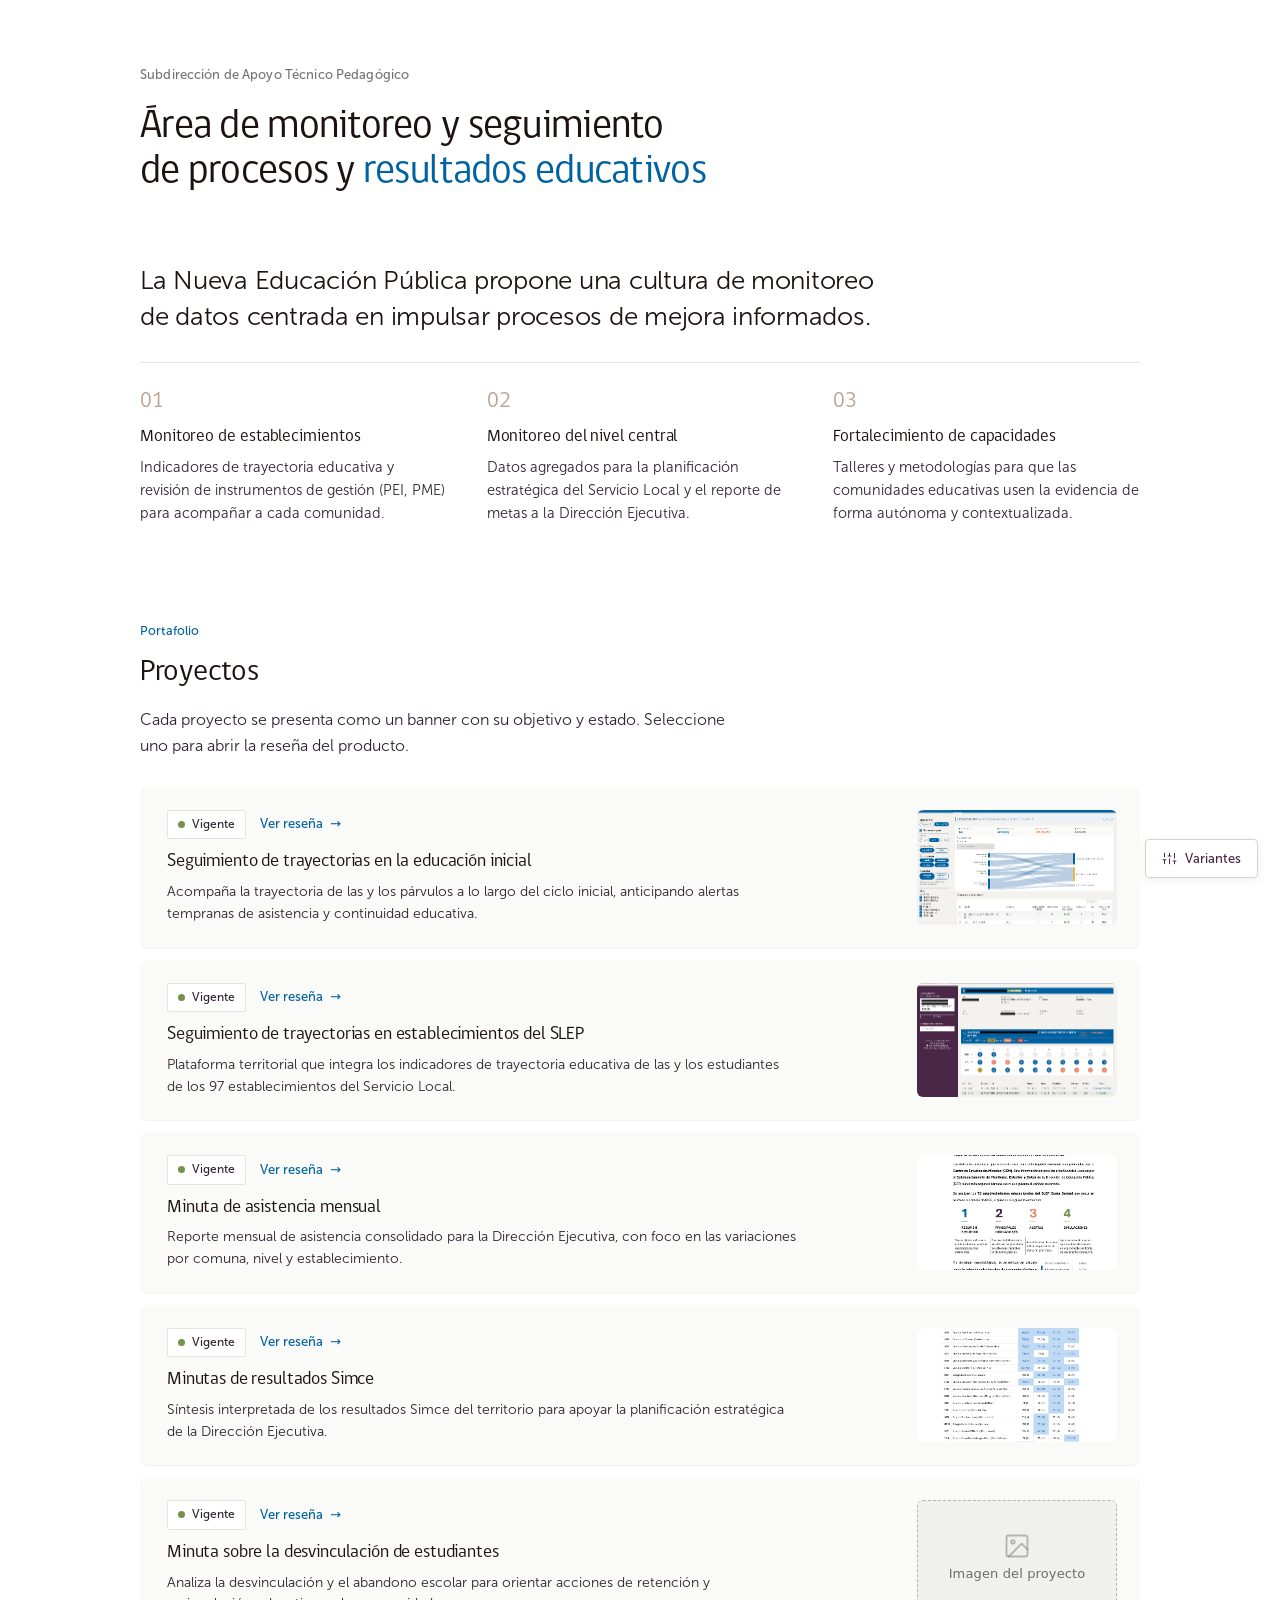
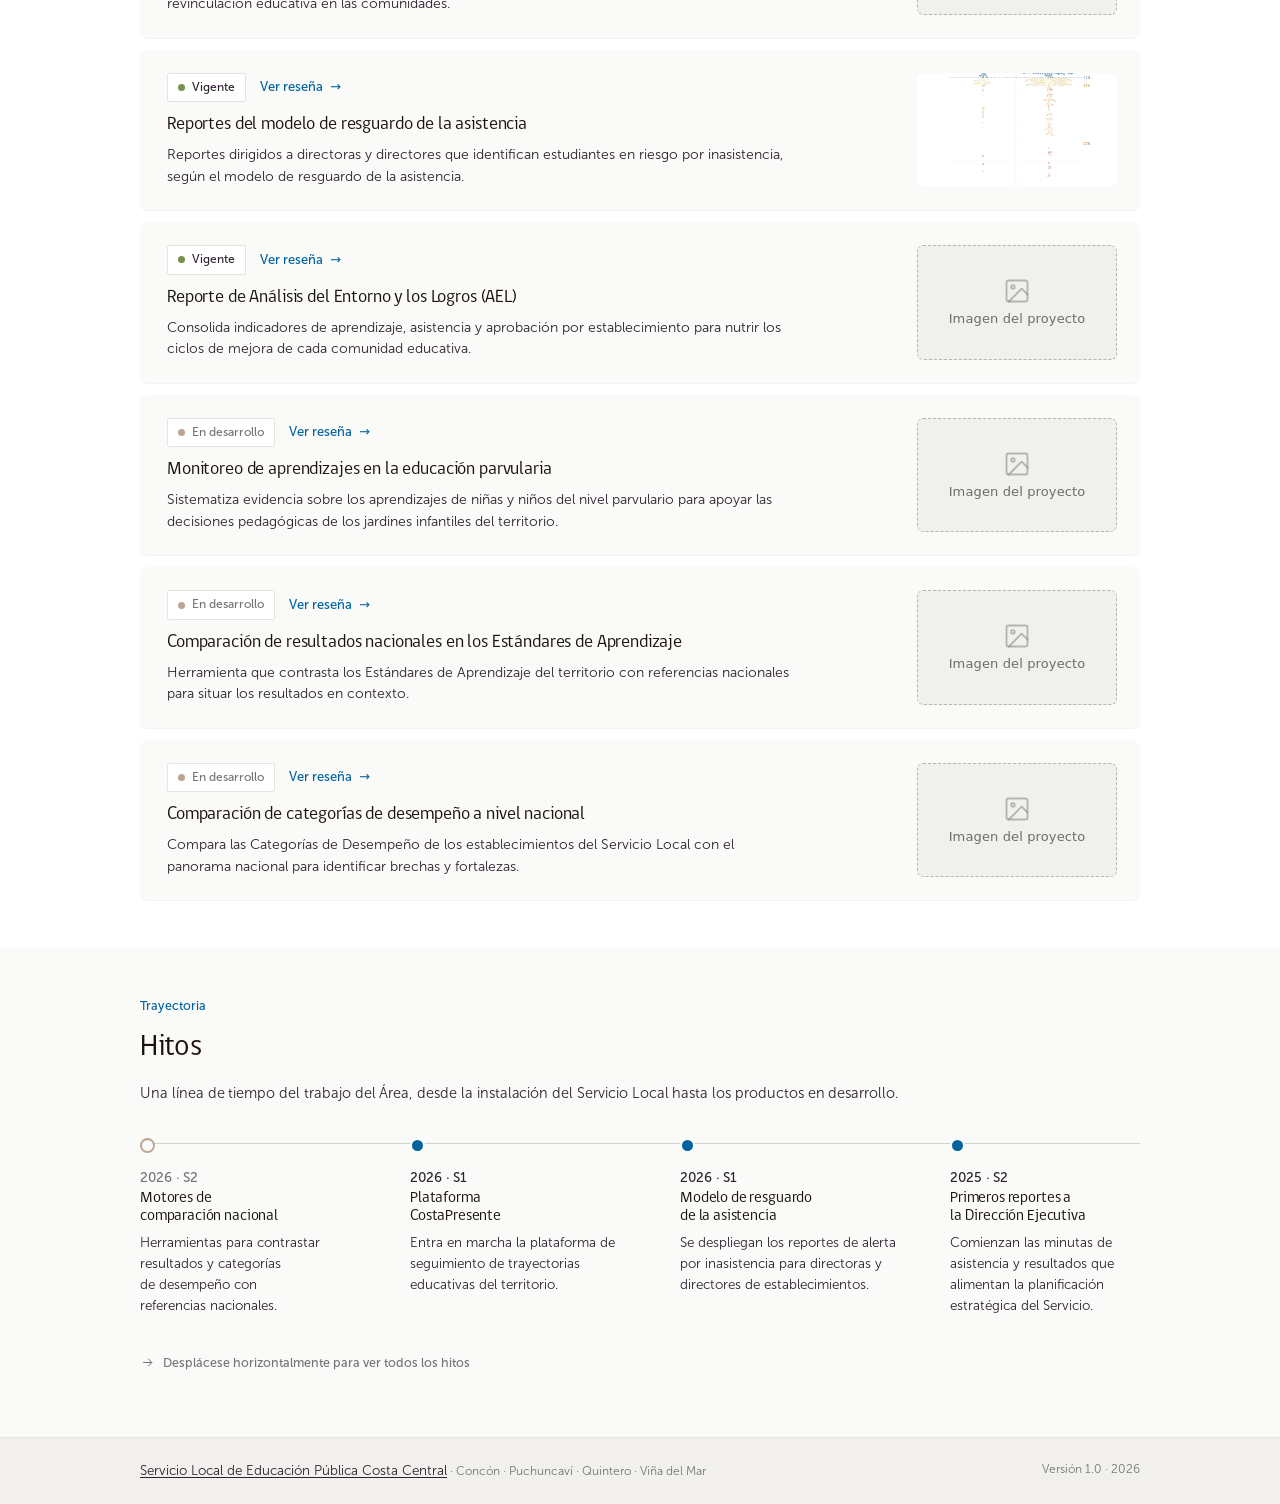
==== commit b6309beb: "feat(sitio): fijar direccion Papel puro (d2) en vista comoda y ocultar panel de variantes" ====
--- a/index.html
+++ b/index.html
@@ -9,7 +9,7 @@
 <link rel="icon" href="assets/logo-mark-cc.png" />
 <link rel="stylesheet" href="styles.css" />
 </head>
-<body data-variant="d2" data-density="compact">
+<body data-variant="d2" data-density="comfortable">
 
 <!-- ====================== HERO ====================== -->
 <section class="hero">
@@ -104,11 +104,11 @@
 </div>
 
 <!-- ====================== VARIANTS PANEL ====================== -->
-<button class="variants-fab" id="variantsFab" aria-label="Abrir variantes de diseño">
+<button class="variants-fab" id="variantsFab" hidden aria-label="Abrir variantes de diseño">
   <svg width="15" height="15" viewBox="0 0 24 24" fill="none" stroke="currentColor" stroke-width="1.6"><path d="M4 21v-7M4 10V3M12 21v-9M12 8V3M20 21v-5M20 12V3M1 14h6M9 8h6M17 16h6"/></svg>
   Variantes
 </button>
-<div class="variants-panel" id="variantsPanel" aria-label="Variantes de diseño">
+<div class="variants-panel" id="variantsPanel" hidden aria-label="Variantes de diseño">
   <div class="vp-head">
     <div>
       <h4>Variantes de diseño</h4>
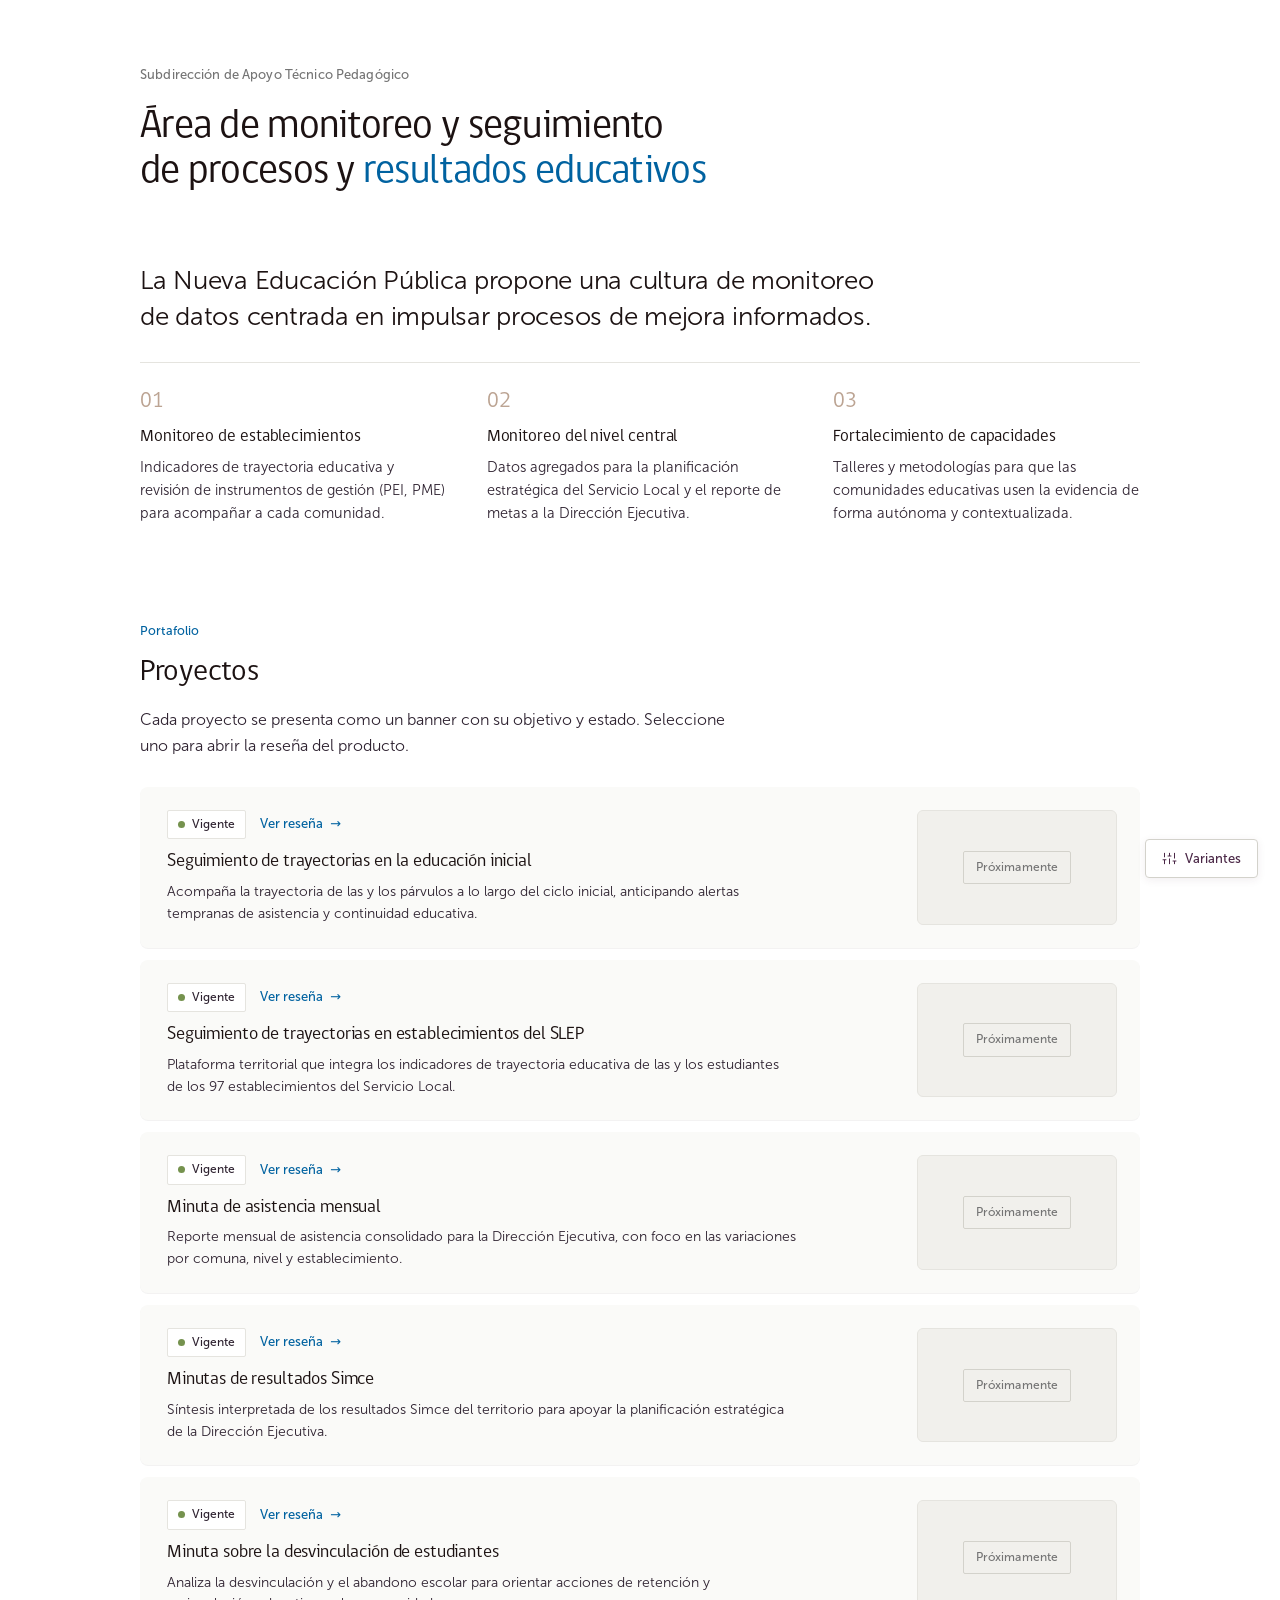
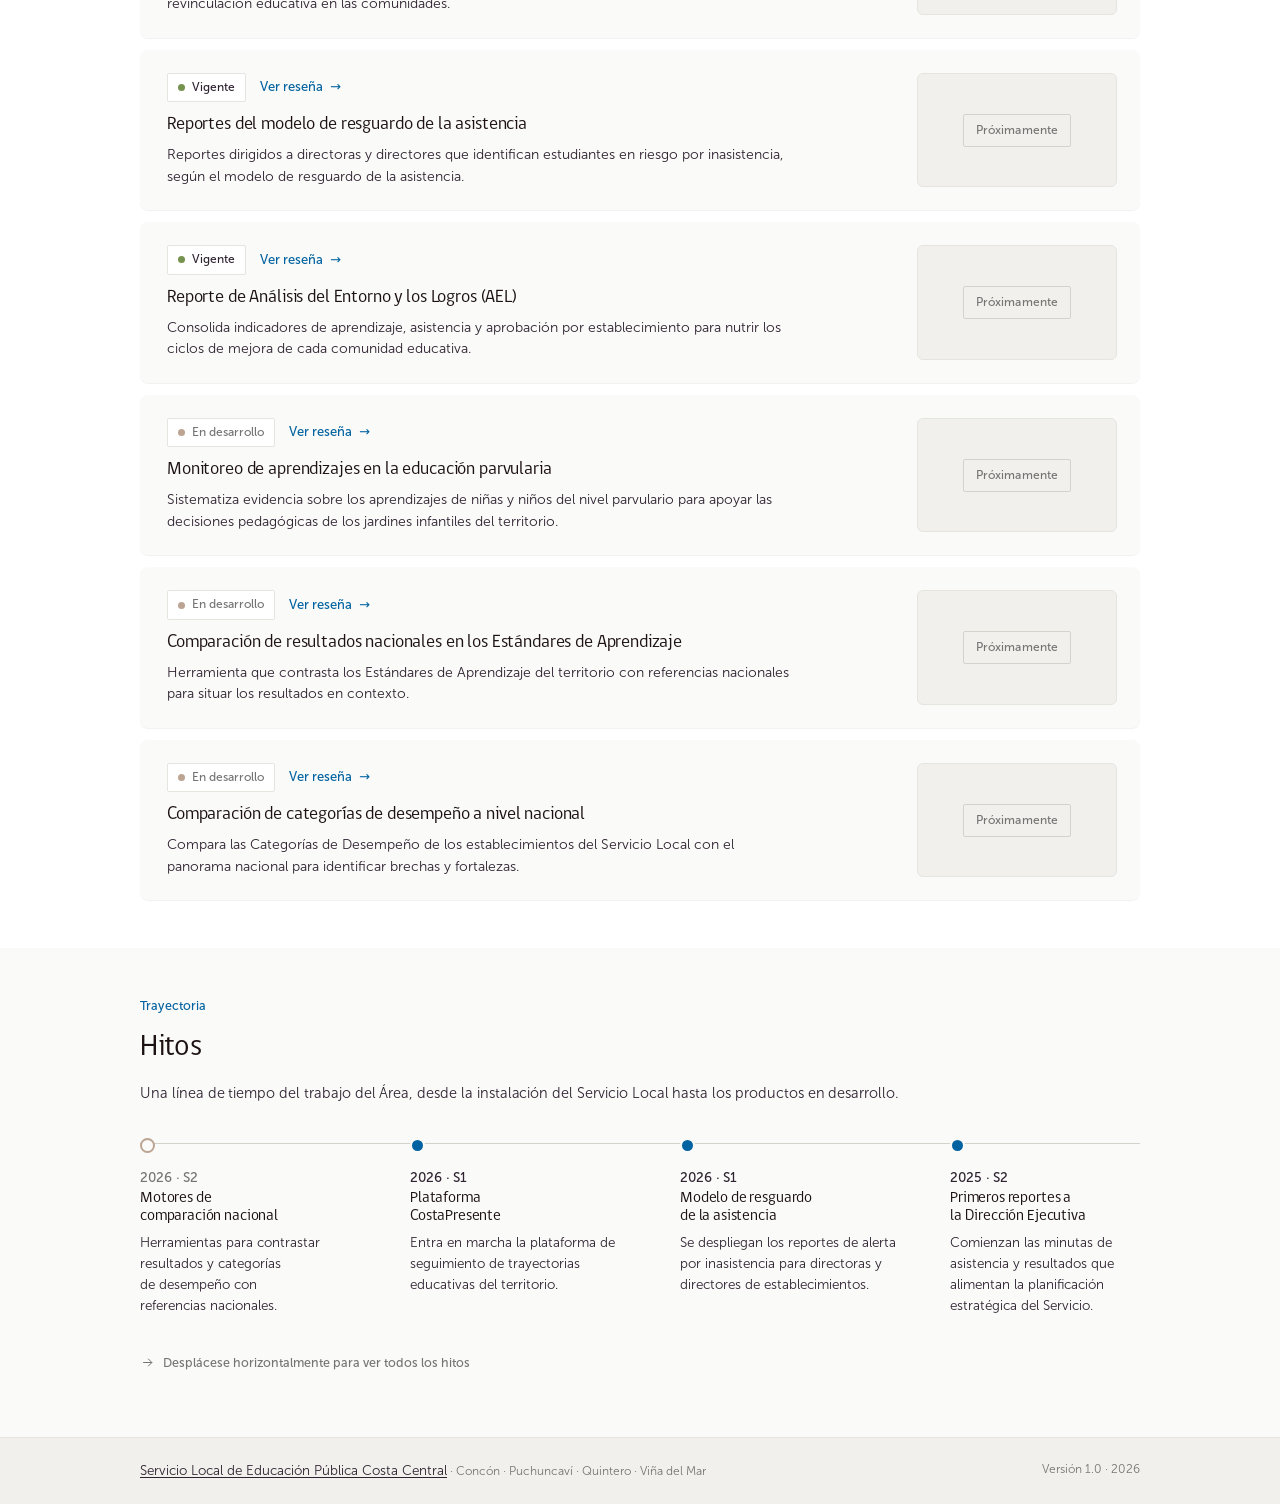
==== commit 03e37285: "feat(sitio): galeria de capturas en lightbox (img directo, sin image-slot) + campo imgs en data.js -" ====
--- a/index.html
+++ b/index.html
@@ -94,7 +94,14 @@
 <div class="lightbox" id="lightbox" role="dialog" aria-modal="true" aria-label="Reseña del producto">
   <div class="lb-card">
     <button class="lb-close" id="lbClose" aria-label="Cerrar">&times;</button>
-    <div class="lb-shot" id="lbShot"><span class="shot-label">Reseña del producto · próximamente</span></div>
+    <div class="lb-gallery">
+      <div class="lb-stage" id="lbStage">
+        <button class="lb-nav prev" id="lbPrev" aria-label="Captura anterior">&#8249;</button>
+        <button class="lb-nav next" id="lbNext" aria-label="Captura siguiente">&#8250;</button>
+        <span class="lb-count" id="lbCount"></span>
+      </div>
+      <div class="lb-dots" id="lbDots"></div>
+    </div>
     <div class="lb-text">
       <span class="banner-type" id="lbType">Reporte</span>
       <h3 id="lbTitle">Título del proyecto</h3>
@@ -138,7 +145,6 @@
   </div>
 </div>
 
-<script src="image-slot.js"></script>
 <script src="data.js"></script>
 <script src="app.js"></script>
 </body>
--- a/styles.css
+++ b/styles.css
@@ -272,7 +272,16 @@
 .banner-body { display: flex; flex-direction: column; min-width: 0; }
 .banner-top { display: flex; align-items: center; gap: 14px; margin-bottom: 12px; }
 .banner-media { align-self: stretch; display: flex; }
-.banner-media image-slot { display: block; width: 100%; height: 100%; min-height: 104px; }
+.banner-shot { display: block; width: 100%; height: 100%; min-height: 104px; object-fit: cover; border-radius: 6px; }
+.banner-ph {
+  display: flex; align-items: center; justify-content: center;
+  width: 100%; height: 100%; min-height: 104px;
+  background: var(--cream); border: 1px solid var(--line); border-radius: 6px;
+}
+.banner-ph span {
+  font-family: var(--font-body); font-weight: 400; font-size: 12px; letter-spacing: 0.01em;
+  color: var(--slate); border: 1px solid var(--line-strong); padding: 6px 12px; border-radius: var(--radius-1);
+}
 .banner h3 {
   font-family: var(--font-display); font-weight: 400;
   font-size: 18px; line-height: 1.22; letter-spacing: -0.008em;
@@ -311,7 +320,7 @@
 
 @media (max-width: 720px){
   .banner { grid-template-columns: 1fr; gap: 16px; padding: 20px 20px; }
-  .banner-media image-slot { min-height: 150px; }
+  .banner-shot, .banner-ph { min-height: 150px; }
 }
 
 /* ===========================================================
@@ -354,20 +363,36 @@
   overflow: hidden; box-shadow: var(--shadow-3); position: relative;
   max-height: 90vh; display: flex; flex-direction: column;
 }
-.lb-shot {
+.lb-gallery { flex: 0 0 auto; border-bottom: 1px solid var(--line); }
+.lb-stage {
   background: var(--cream); aspect-ratio: 16/9; position: relative;
-  display: flex; align-items: center; justify-content: center; flex: 0 0 auto;
-  border-bottom: 1px solid var(--line);
-}
-.lb-shot::after {
-  content: ""; position: absolute; right: -6%; top: 50%; transform: translateY(-50%);
-  width: 38%; aspect-ratio: 1; background: url("assets/logo-mark-cc.png") no-repeat center/contain; opacity: 0.1;
-}
-.lb-shot .shot-label {
+  display: flex; align-items: center; justify-content: center; overflow: hidden;
+}
+.lb-slide { position: absolute; inset: 0; display: none; }
+.lb-slide.active { display: flex; align-items: center; justify-content: center; }
+.lb-slide img, img.lb-slide { width: 100%; height: 100%; object-fit: cover; }
+.lb-ph { background: var(--cream); }
+.lb-ph span {
   position: relative; z-index: 2; font-family: var(--font-body); font-weight: 400;
   font-size: 12.5px; letter-spacing: 0.01em; color: var(--slate);
   border: 1px solid var(--line-strong); padding: 8px 14px; border-radius: var(--radius-1);
 }
+.lb-nav {
+  position: absolute; top: 50%; transform: translateY(-50%); width: 36px; height: 36px;
+  border-radius: var(--radius-2); border: 1px solid var(--line-strong); background: var(--cream-50);
+  color: var(--plum); font-size: 18px; cursor: pointer; display: flex; align-items: center; justify-content: center; z-index: 2;
+}
+.lb-nav:hover { background: var(--cream); }
+.lb-nav.prev { left: 12px; }
+.lb-nav.next { right: 12px; }
+.lb-nav[disabled] { opacity: 0; pointer-events: none; }
+.lb-count {
+  position: absolute; bottom: 10px; right: 12px; z-index: 2; font-size: 11.5px;
+  color: var(--slate); background: var(--cream-50); padding: 3px 8px; border-radius: var(--radius-1);
+}
+.lb-dots { display: flex; gap: 7px; justify-content: center; padding: 12px 0; background: var(--cream-50); }
+.lb-dot { width: 8px; height: 8px; border-radius: 50%; border: none; background: var(--line-strong); cursor: pointer; padding: 0; }
+.lb-dot.active { background: var(--accent-active); }
 .lb-text { padding: 26px 30px 30px; overflow-y: auto; }
 .lb-text .banner-type { color: var(--accent-active); }
 .lb-text h3 { font-family: var(--font-display); font-weight: 400; font-size: 21px; color: var(--head); margin: 10px 0 12px; letter-spacing: -0.01em; }
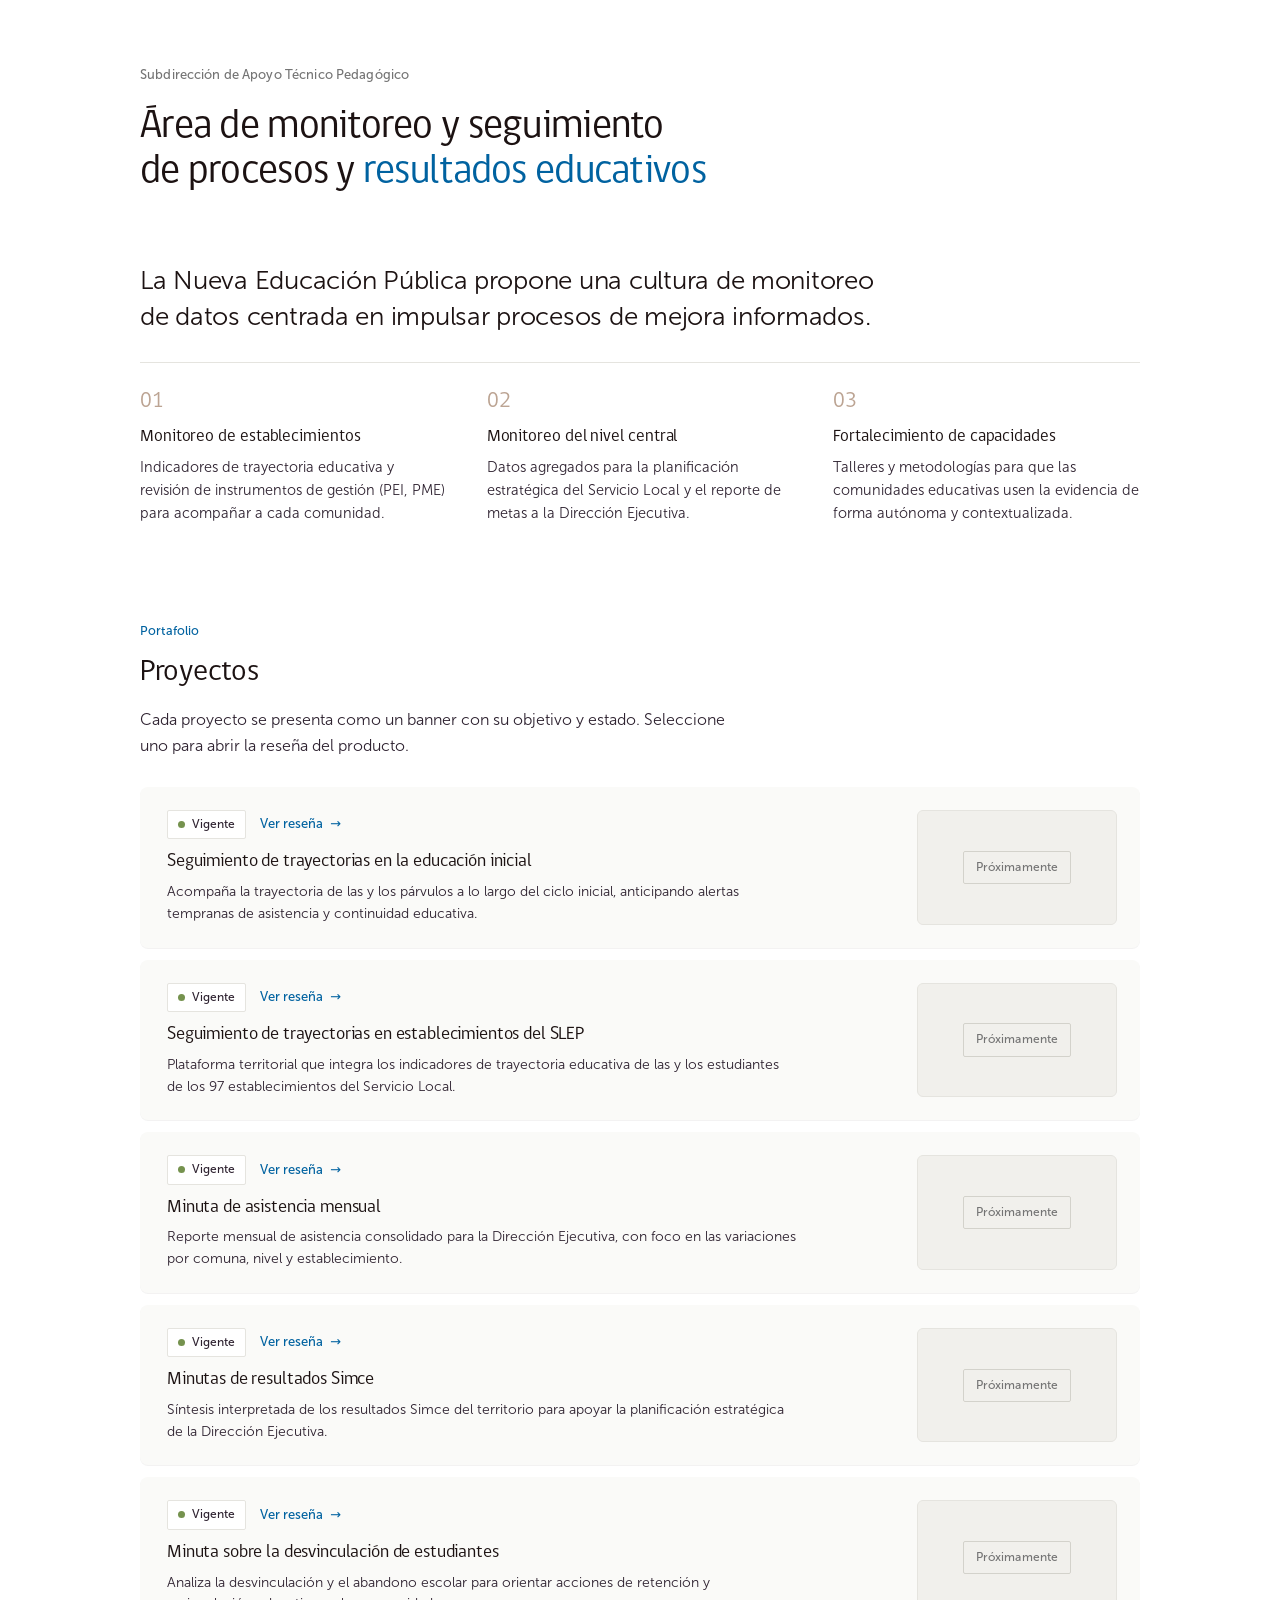
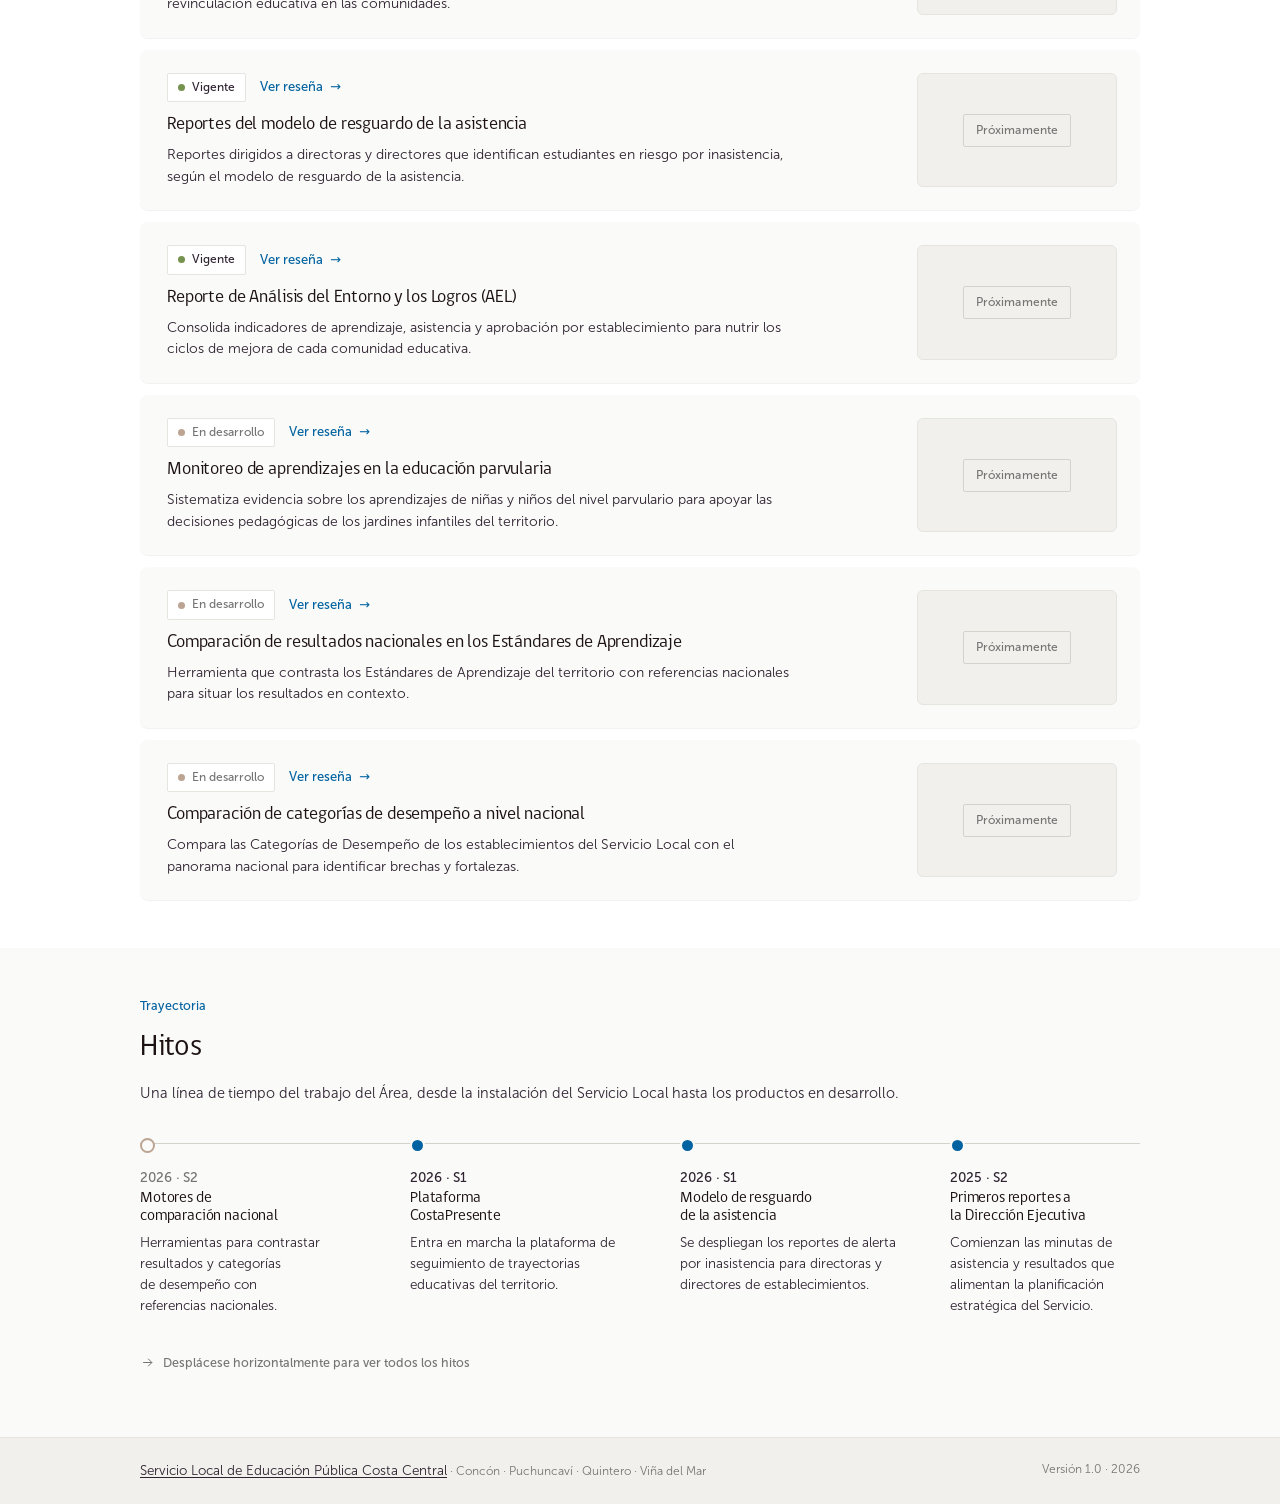
==== commit 4b05b89e: "Eliminar de raiz el boton/panel de variantes de diseno (chrome de desarrollo) - index.html: quitar b" ====
--- a/index.html
+++ b/index.html
@@ -6,6 +6,26 @@
 <title>Área de Monitoreo | SLEP Costa Central</title>
 <meta name="description" content="Área de Monitoreo y Seguimiento de Procesos y Resultados Educativos del SLEP Costa Central. Producción y análisis de datos para la mejora educativa territorial." />
 <meta name="theme-color" content="#FFFBEF" />
+
+<!-- Open Graph (Facebook, WhatsApp, LinkedIn, Slack) -->
+<meta property="og:type" content="website" />
+<meta property="og:site_name" content="SLEP Costa Central" />
+<meta property="og:title" content="Área de monitoreo y seguimiento de procesos y resultados educativos" />
+<meta property="og:description" content="Producción y análisis de datos para la mejora educativa territorial del SLEP Costa Central." />
+<meta property="og:url" content="https://tomgc.github.io/slep_monitoreo/" />
+<meta property="og:image" content="https://tomgc.github.io/slep_monitoreo/assets/og-image.png" />
+<meta property="og:image:width" content="1200" />
+<meta property="og:image:height" content="630" />
+<meta property="og:image:alt" content="Área de monitoreo y seguimiento de procesos y resultados educativos — SLEP Costa Central" />
+<meta property="og:locale" content="es_CL" />
+
+<!-- Twitter Card -->
+<meta name="twitter:card" content="summary_large_image" />
+<meta name="twitter:title" content="Área de monitoreo y seguimiento de procesos y resultados educativos" />
+<meta name="twitter:description" content="Producción y análisis de datos para la mejora educativa territorial del SLEP Costa Central." />
+<meta name="twitter:image" content="https://tomgc.github.io/slep_monitoreo/assets/og-image.png" />
+<meta name="twitter:image:alt" content="Área de monitoreo y seguimiento de procesos y resultados educativos — SLEP Costa Central" />
+
 <link rel="icon" href="assets/logo-mark-cc.png" />
 <link rel="stylesheet" href="styles.css" />
 </head>
@@ -110,41 +130,6 @@
   </div>
 </div>
 
-<!-- ====================== VARIANTS PANEL ====================== -->
-<button class="variants-fab" id="variantsFab" hidden aria-label="Abrir variantes de diseño">
-  <svg width="15" height="15" viewBox="0 0 24 24" fill="none" stroke="currentColor" stroke-width="1.6"><path d="M4 21v-7M4 10V3M12 21v-9M12 8V3M20 21v-5M20 12V3M1 14h6M9 8h6M17 16h6"/></svg>
-  Variantes
-</button>
-<div class="variants-panel" id="variantsPanel" hidden aria-label="Variantes de diseño">
-  <div class="vp-head">
-    <div>
-      <h4>Variantes de diseño</h4>
-      <span class="vp-sub">Compare y elija una dirección</span>
-    </div>
-    <button class="vp-close" id="vpClose" aria-label="Cerrar panel">&times;</button>
-  </div>
-  <div class="vp-body">
-    <div class="vp-group">
-      <span class="vp-label">Dirección de diseño</span>
-      <div class="vp-seg vp-dirs" data-prop="variant">
-        <button data-val="d1"><strong>Claro y nítido</strong><em>Neutro · ciruela · coral</em></button>
-        <button data-val="d2" class="active"><strong>Papel puro</strong><em>Blanco · tinta · océano</em></button>
-        <button data-val="d3"><strong>Ribete lateral</strong><em>Banners con filo oliva</em></button>
-        <button data-val="d4"><strong>Ciruela tenue</strong><em>Monocromo plum</em></button>
-        <button data-val="d5"><strong>Cálido institucional</strong><em>Crema cálida, centrado</em></button>
-      </div>
-    </div>
-    <div class="vp-group">
-      <span class="vp-label">Densidad de la lista</span>
-      <div class="vp-seg" data-prop="density">
-        <button data-val="comfortable">Cómoda</button>
-        <button data-val="compact" class="active">Compacta</button>
-      </div>
-    </div>
-    <p class="vp-note">Pruebe las 5 direcciones y elija una. Su elección se guarda en este navegador; cuando defina la favorita la dejo fija.</p>
-  </div>
-</div>
-
 <script src="data.js"></script>
 <script src="app.js"></script>
 </body>
--- a/styles.css
+++ b/styles.css
@@ -33,7 +33,7 @@
 /* Hard reset: this site is sentence-case only — override the DS uppercase defaults */
 h1, h2, h3, h4, .eyebrow, .section-title, .hero h1, .display-1, .display-2 { text-transform: none; }
 
-/* ---- Direcciones de diseño (5) — conmutadas desde el panel Variantes ---- */
+/* ---- Direcciones de diseño (5) ---- */
 :root {
   --accent-active: var(--coral);
   --page-bg: var(--cream-50);
@@ -404,69 +404,6 @@
 }
 .lb-close:hover { background: var(--cream); }
 
-/* ===========================================================
-   Variants panel
-   =========================================================== */
-.variants-fab {
-  position: fixed; bottom: 22px; right: 22px; z-index: 80;
-  background: var(--paper); color: var(--plum); border: 1px solid var(--line-strong); cursor: pointer;
-  font-family: var(--font-body); font-weight: 500; font-size: 13px;
-  padding: 11px 16px; border-radius: var(--radius-2); box-shadow: var(--shadow-2);
-  display: inline-flex; align-items: center; gap: 8px;
-}
-.variants-fab:hover { border-color: var(--plum); }
-.variants-panel {
-  position: fixed; bottom: 74px; right: 22px; z-index: 81; width: 290px;
-  background: var(--paper); border: 1px solid var(--line-strong); border-radius: var(--radius-3);
-  box-shadow: var(--shadow-3); padding: 0; max-height: calc(100vh - 96px); overflow-y: auto;
-  transform: translateY(8px); opacity: 0;
-  visibility: hidden; pointer-events: none;
-  transition: opacity 160ms ease, transform 160ms ease, visibility 0s linear 160ms;
-}
-.variants-panel.open {
-  transform: translateY(0); opacity: 1; visibility: visible; pointer-events: auto;
-  transition: opacity 160ms ease, transform 160ms ease, visibility 0s;
-}
-.vp-head {
-  display: flex; align-items: center; justify-content: space-between; gap: 8px;
-  padding: 15px 18px; border-bottom: 1px solid var(--line);
-}
-.vp-head h4 { font-family: var(--font-body); font-weight: 500; font-size: 13.5px; color: var(--plum); margin: 0; }
-.vp-head .vp-sub { font-family: var(--font-body); font-size: 11px; color: var(--slate); }
-.vp-close { background: none; border: 0; cursor: pointer; color: var(--slate); font-size: 18px; line-height: 1; }
-.vp-body { padding: 16px 18px 20px; display: flex; flex-direction: column; gap: 18px; }
-.vp-group .vp-label {
-  display: block; font-family: var(--font-body); font-weight: 500; font-size: 11.5px;
-  color: var(--slate); margin-bottom: 9px;
-}
-.vp-seg { display: flex; gap: 6px; flex-wrap: wrap; }
-.vp-seg button {
-  flex: 1 1 auto; min-width: 0; font-family: var(--font-body); font-weight: 400; font-size: 12.5px;
-  padding: 8px 10px; border: 1px solid var(--line-strong); background: var(--paper); color: var(--ink-2);
-  border-radius: var(--radius-1); cursor: pointer; transition: all 130ms ease;
-}
-.vp-seg button:hover { border-color: var(--plum); }
-.vp-seg button.active { background: var(--plum); color: var(--cream); border-color: var(--plum); }
-.vp-swatches { display: flex; gap: 8px; }
-.vp-swatches button {
-  width: 30px; height: 30px; border-radius: var(--radius-2); border: 2px solid transparent; cursor: pointer;
-}
-.vp-swatches button.active { border-color: var(--ink); box-shadow: 0 0 0 2px var(--paper) inset; }
-.vp-sw-coral { background: var(--coral); }
-.vp-sw-ocean { background: var(--ocean); }
-.vp-sw-olive { background: var(--olive); }
-.vp-sw-plum  { background: var(--plum); }
-.vp-note { font-family: var(--font-body); font-size: 11px; line-height: 1.5; color: var(--slate); margin: 0; }
-.vp-dirs { flex-direction: column; gap: 6px; }
-.vp-dirs button { display: flex; flex-direction: column; align-items: flex-start; gap: 2px; text-align: left; line-height: 1.3; }
-.vp-dirs button strong { font-weight: 500; font-size: 12.5px; }
-.vp-dirs button em { font-style: normal; font-size: 10.5px; color: var(--slate); }
-.vp-dirs button.active em { color: rgba(255,246,224,0.82); }
-
-@media (max-width: 520px){
-  .variants-panel { left: 16px; right: 16px; width: auto; bottom: 72px; }
-}
-
 /* reduce motion */
 @media (prefers-reduced-motion: reduce){
   * { scroll-behavior: auto !important; }
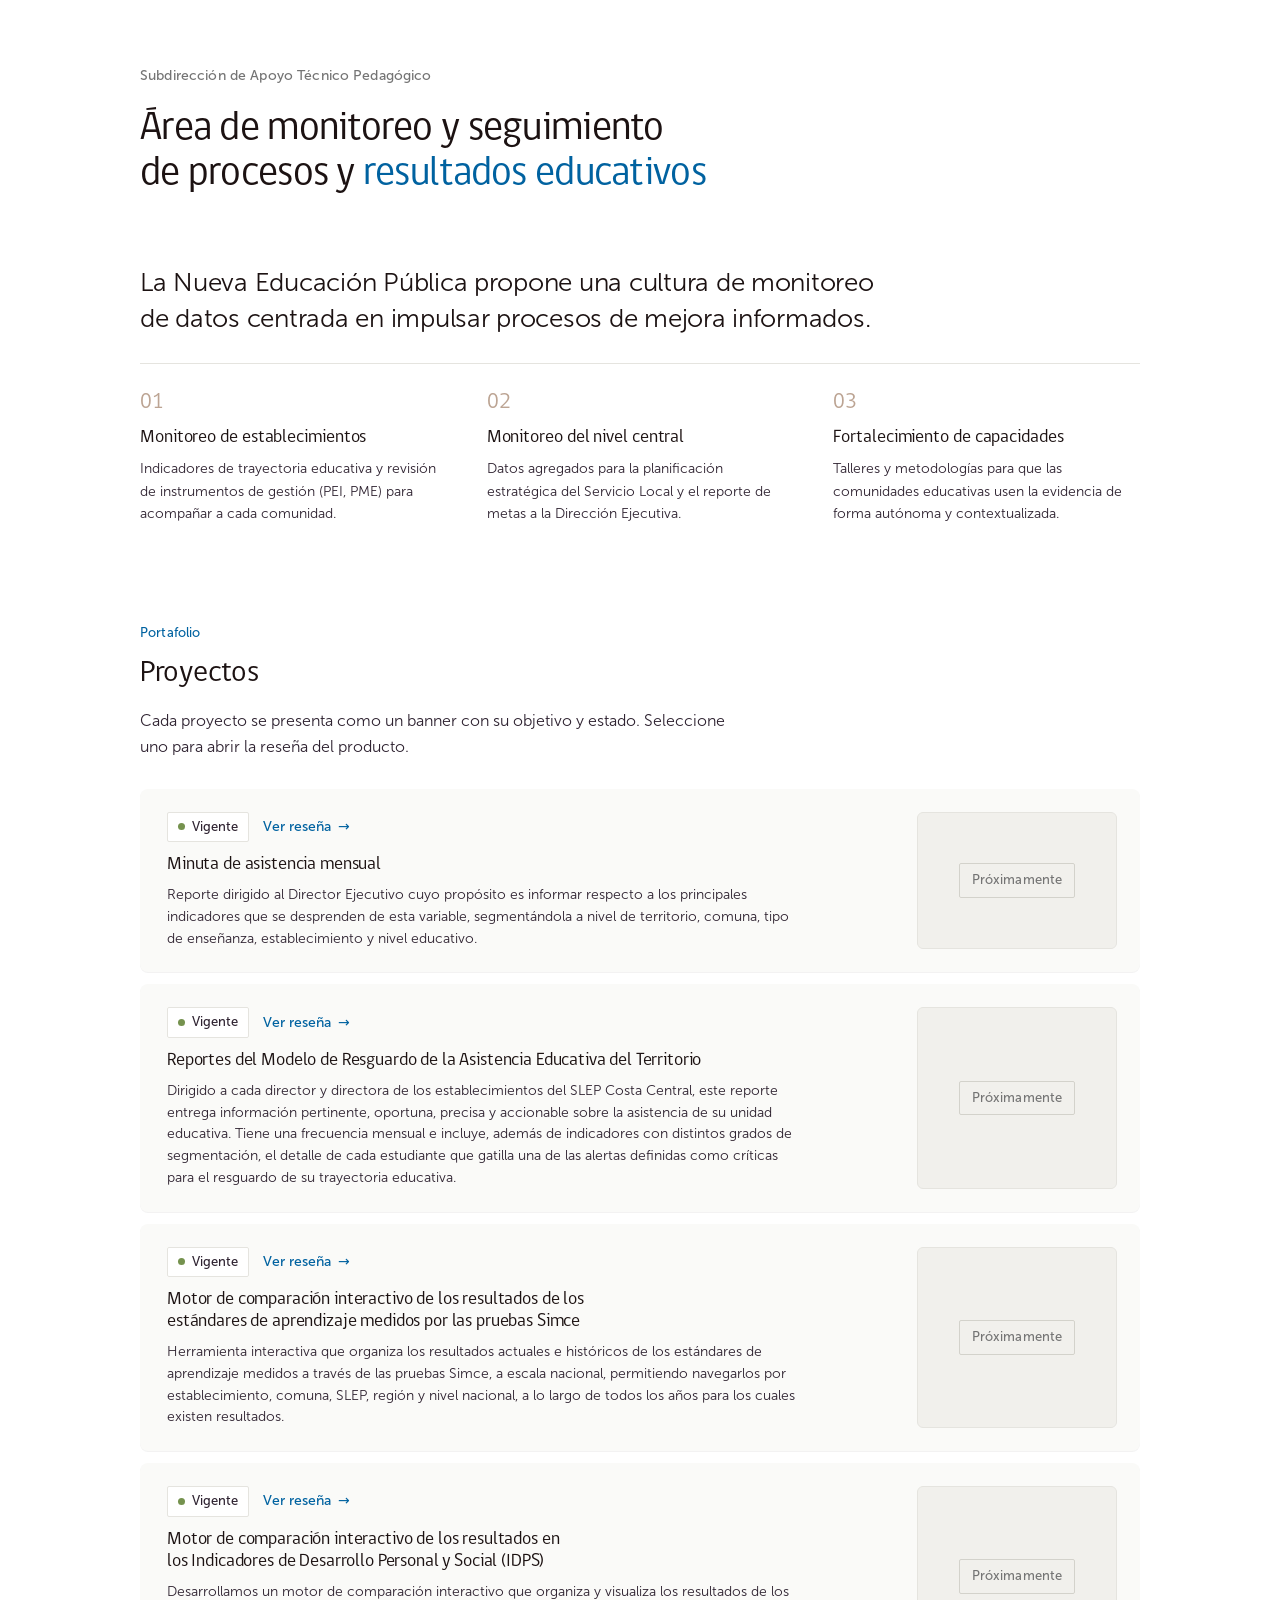
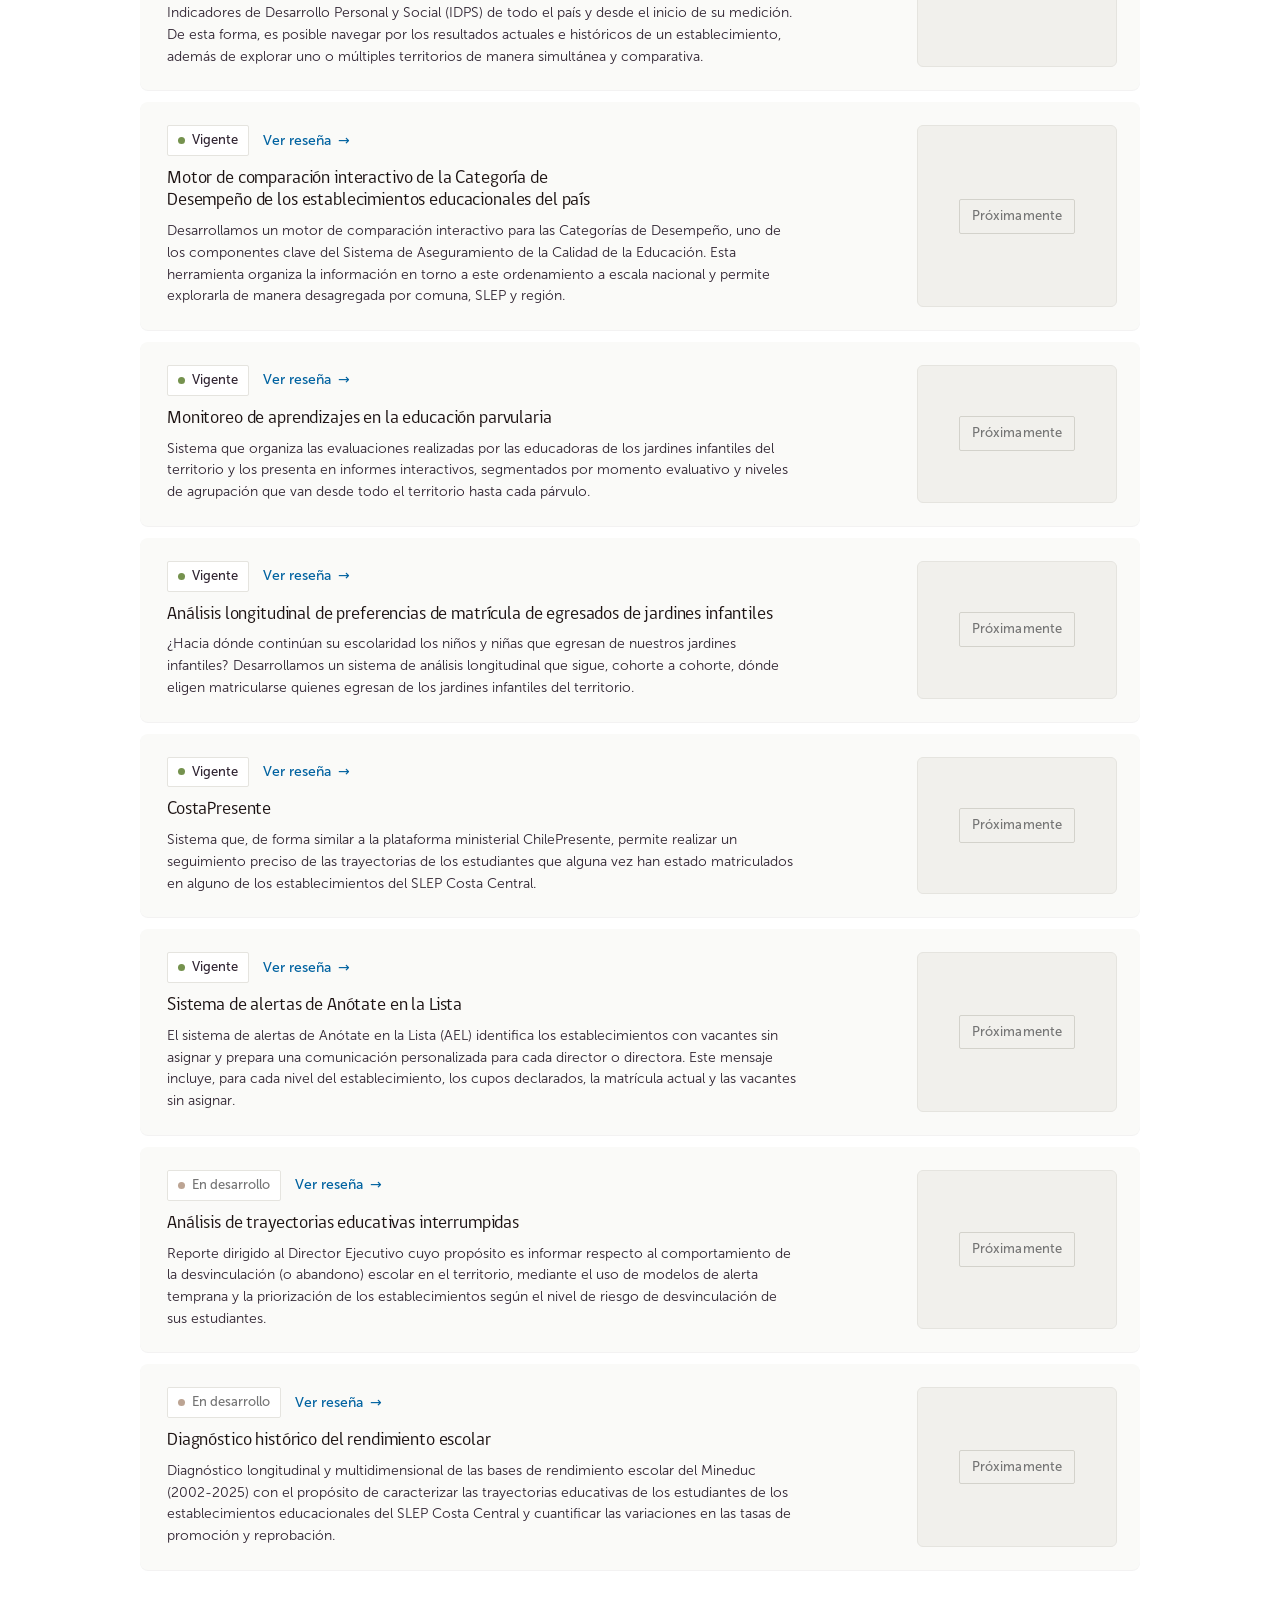
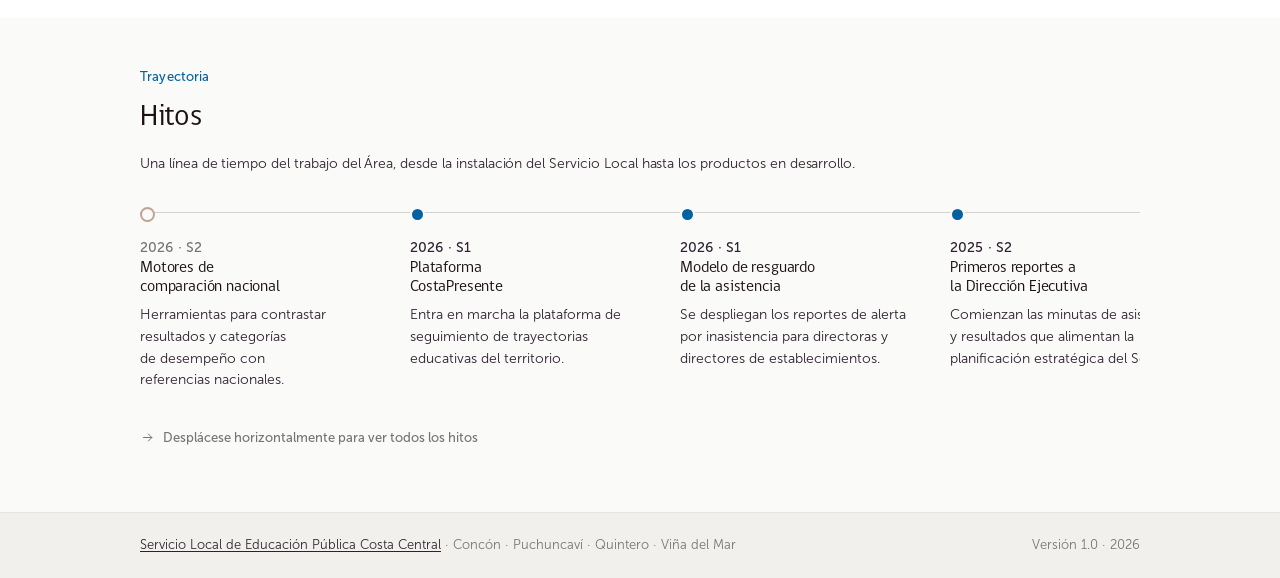
==== commit 9cabc8b3: "Poblar portafolio con los 11 proyectos definitivos - data.js: reemplazo total del contenido. 11 proy" ====
--- a/index.html
+++ b/index.html
@@ -125,7 +125,7 @@
     <div class="lb-text">
       <span class="banner-type" id="lbType">Reporte</span>
       <h3 id="lbTitle">Título del proyecto</h3>
-      <p id="lbObj">Objetivo del proyecto.</p>
+      <div id="lbObj" class="lb-obj"><p>Reseña del proyecto.</p></div>
     </div>
   </div>
 </div>
--- a/styles.css
+++ b/styles.css
@@ -22,7 +22,7 @@
   color: var(--ink-2);
   font-family: var(--font-body);
   font-weight: 300;
-  font-size: 15px;
+  font-size: var(--fs-body);
   line-height: 1.6;
   -webkit-font-smoothing: antialiased;
 }
@@ -52,7 +52,6 @@
 }
 body[data-variant="d2"] .banner { box-shadow: var(--shadow-1); }
 body[data-variant="d2"] .eyebrow::before { display: none; }
-body[data-variant="d2"] .site-header { background: rgba(255,255,255,0.86); }
 
 /* D3 · Ribete lateral — banners en crema con filo de acento oliva persistente */
 body[data-variant="d3"]{
@@ -87,15 +86,15 @@
 .section { padding: 48px 0; }
 .section--alt { background: var(--page-alt); }
 #trayectoria .section-head { max-width: none; }
-#trayectoria .section-lede { max-width: none; font-size: 14.5px; letter-spacing: -0.003em; }
-@media (max-width: 880px){ #trayectoria .section-lede { font-size: 15px; letter-spacing: 0; } }
+#trayectoria .section-lede { max-width: none; font-size: var(--fs-caption); letter-spacing: -0.003em; }
+@media (max-width: 880px){ #trayectoria .section-lede { letter-spacing: 0; } }
 
 .section-head { max-width: 640px; margin-bottom: 28px; }
 
 /* Eyebrow — quiet sentence-case label, no caps, no heavy weight */
 .eyebrow {
   font-family: var(--font-body); font-weight: 500;
-  font-size: 12.5px; letter-spacing: 0.01em;
+  font-size: var(--fs-overline); letter-spacing: 0.01em;
   color: var(--accent-active);
   margin: 0 0 14px 0; display: flex; align-items: center; gap: 10px;
 }
@@ -112,7 +111,7 @@
 }
 .section-lede {
   font-family: var(--font-body); font-weight: 300;
-  font-size: 16px; line-height: 1.65; max-width: 60ch;
+  font-size: var(--fs-body); line-height: 1.65; max-width: 60ch;
   color: var(--ink-2); margin: 0;
 }
 .muted { color: var(--slate); }
@@ -126,56 +125,11 @@
 body[data-variant="d5"] .que-lead { margin-left: auto; margin-right: auto; text-align: center; }
 
 /* ===========================================================
-   Header — thin, light, no caps
-   =========================================================== */
-.site-header {
-  position: sticky; top: 0; z-index: 50;
-  background: rgba(250,250,248,0.82);
-  backdrop-filter: blur(8px);
-  border-bottom: 1px solid var(--line);
-}
-.site-header .inner {
-  max-width: 1080px; margin: 0 auto; padding: 12px 40px;
-  display: flex; align-items: center; gap: 28px;
-}
-@media (max-width: 720px){ .site-header .inner { padding: 12px 22px; } }
-.brand-lockup { display: flex; align-items: center; gap: 14px; text-decoration: none; }
-.brand-lockup img { height: 54px; width: auto; }
-.brand-divider { width: 1px; height: 30px; background: var(--line-strong); }
-.brand-sub {
-  font-family: var(--font-body); font-weight: 500;
-  font-size: 13px; line-height: 1.25; color: var(--plum);
-}
-.brand-sub span { display: block; color: var(--slate); font-weight: 300; font-size: 11px; }
-.site-nav { margin-left: auto; display: flex; gap: 2px; align-items: center; }
-.site-nav a {
-  font-family: var(--font-body); font-weight: 400; font-size: 14px;
-  color: var(--ink-2); text-decoration: none; padding: 8px 13px;
-  border-radius: var(--radius-1); border-bottom: 1.5px solid transparent;
-}
-.site-nav a:hover { color: var(--ocean); }
-.site-nav a.active { color: var(--ocean); border-bottom-color: var(--ocean); }
-.nav-toggle { display: none; }
-@media (max-width: 880px){
-  .brand-divider, .brand-sub { display: none; }
-  .site-nav { position: fixed; inset: 0 0 0 auto; width: min(76vw, 300px);
-    background: var(--paper); flex-direction: column; align-items: stretch;
-    padding: 80px 16px 24px; gap: 0; transform: translateX(100%);
-    transition: transform 180ms ease; box-shadow: var(--shadow-3); }
-  body.nav-open .site-nav { transform: translateX(0); }
-  .site-nav a { padding: 14px 14px; font-size: 15px; border-bottom: 1px solid var(--line); }
-  .nav-toggle { display: inline-flex; margin-left: auto; background: transparent;
-    color: var(--plum); border: 1px solid var(--line-strong); width: 42px; height: 42px;
-    border-radius: var(--radius-2); align-items: center; justify-content: center;
-    cursor: pointer; z-index: 60; }
-}
-
-/* ===========================================================
    Hero — airy, sentence case, light weight
    =========================================================== */
 .hero { background: var(--page-bg); padding: 64px 0 20px; }
 .hero-eyebrow {
-  font-family: var(--font-body); font-weight: 500; font-size: 13px;
+  font-family: var(--font-body); font-weight: 500; font-size: var(--fs-caption);
   letter-spacing: 0.01em; color: var(--slate); margin: 0 0 20px;
 }
 .hero h1 {
@@ -190,7 +144,7 @@
 }
 .hero-context {
   margin: 30px 0 0; font-family: var(--font-body); font-weight: 400;
-  font-size: 13px; color: var(--slate); letter-spacing: 0.01em;
+  font-size: var(--fs-caption); color: var(--slate); letter-spacing: 0.01em;
 }
 
 /* ===========================================================
@@ -199,14 +153,14 @@
 .func-list { display: grid; grid-template-columns: repeat(3, 1fr); gap: 40px; border-top: 1px solid var(--line); padding-top: 28px; }
 .func-item { display: block; }
 .func-num {
-  font-family: var(--font-display); font-weight: 400; font-size: 22px;
+  font-family: var(--font-display); font-weight: 400; font-size: var(--fs-h3);
   line-height: 1; color: var(--sand); display: block; margin-bottom: 14px;
 }
 .func-item h3 {
   font-family: var(--font-display); font-weight: 400; line-height: 1.16;
-  font-size: 17px; letter-spacing: -0.005em; color: var(--head); margin: 0 0 9px;
-}
-.func-item p { margin: 0; font-size: 14.5px; line-height: 1.6; color: var(--ink-2); max-width: 42ch; }
+  font-size: var(--fs-body-lg); letter-spacing: -0.005em; color: var(--head); margin: 0 0 9px;
+}
+.func-item p { margin: 0; font-size: var(--fs-caption); line-height: 1.6; color: var(--ink-2); max-width: 42ch; }
 @media (max-width: 760px){ .func-list { grid-template-columns: 1fr; gap: 30px; } }
 
 /* ===========================================================
@@ -235,17 +189,17 @@
 }
 .t-node.is-future::before { background: var(--page-alt); border-color: var(--sand); }
 .t-date {
-  font-family: var(--font-body); font-weight: 500; font-size: 12.5px;
+  font-family: var(--font-body); font-weight: 500; font-size: var(--fs-overline);
   letter-spacing: 0.01em; color: var(--accent-active); margin: 0 0 9px;
 }
 .t-node.is-future .t-date { color: var(--slate); }
 .t-node h3 {
   font-family: var(--font-display); font-weight: 400;
-  font-size: 15.5px; line-height: 1.2; color: var(--head); margin: 0 0 7px; max-width: 18ch;
-}
-.t-node p { font-size: 13.5px; line-height: 1.55; color: var(--ink-2); margin: 0; max-width: 27ch; }
+  font-size: var(--fs-body); line-height: 1.2; color: var(--head); margin: 0 0 7px; max-width: 18ch;
+}
+.t-node p { font-size: var(--fs-caption); line-height: 1.55; color: var(--ink-2); margin: 0; max-width: 27ch; }
 .timeline-hint {
-  font-family: var(--font-body); font-weight: 400; font-size: 12.5px;
+  font-family: var(--font-body); font-weight: 400; font-size: var(--fs-overline);
   color: var(--slate); display: flex; align-items: center; gap: 8px; margin-top: 22px;
 }
 
@@ -279,16 +233,16 @@
   background: var(--cream); border: 1px solid var(--line); border-radius: 6px;
 }
 .banner-ph span {
-  font-family: var(--font-body); font-weight: 400; font-size: 12px; letter-spacing: 0.01em;
+  font-family: var(--font-body); font-weight: 400; font-size: var(--fs-overline); letter-spacing: 0.01em;
   color: var(--slate); border: 1px solid var(--line-strong); padding: 6px 12px; border-radius: var(--radius-1);
 }
 .banner h3 {
   font-family: var(--font-display); font-weight: 400;
-  font-size: 18px; line-height: 1.22; letter-spacing: -0.008em;
+  font-size: var(--fs-h4); line-height: 1.22; letter-spacing: -0.008em;
   color: var(--head); margin: 0 0 8px; text-wrap: balance;
 }
 .banner-obj {
-  font-family: var(--font-body); font-weight: 300; font-size: 14px; line-height: 1.55;
+  font-family: var(--font-body); font-weight: 300; font-size: var(--fs-caption); line-height: 1.55;
   color: var(--ink-2); margin: 0; max-width: 70ch;
 }
 .banner-foot { display: none; }
@@ -296,7 +250,7 @@
 /* small status label on each banner */
 .estado {
   display: inline-flex; align-items: center; gap: 7px;
-  font-family: var(--font-body); font-weight: 400; font-size: 12px; color: var(--ink-2);
+  font-family: var(--font-body); font-weight: 400; font-size: var(--fs-overline); color: var(--ink-2);
   white-space: nowrap; border: 1px solid var(--line); background: var(--page-bg);
   padding: 4px 10px; border-radius: var(--radius-1);
 }
@@ -305,7 +259,7 @@
 .estado--desarrollo .dot { background: var(--sand); }
 .estado--desarrollo { color: var(--slate); }
 .banner-cta {
-  font-family: var(--font-body); font-weight: 400; font-size: 13px;
+  font-family: var(--font-body); font-weight: 400; font-size: var(--fs-caption);
   color: var(--ocean); display: inline-flex; align-items: center; gap: 7px; white-space: nowrap;
 }
 .banner:hover .banner-cta { color: var(--ocean-80); }
@@ -327,24 +281,9 @@
    Footer — light, plum text
    =========================================================== */
 .site-footer { background: var(--cream); color: var(--ink-2); padding: 0; border-top: 1px solid var(--line); }
-.site-footer .grid {
-  display: grid; grid-template-columns: 1.8fr 1fr; gap: 40px; align-items: start;
-}
-@media (max-width: 720px){ .site-footer .grid { grid-template-columns: 1fr; gap: 32px; } }
-.site-footer img.flogo { height: 64px; margin-bottom: 16px; }
-.site-footer h4 {
-  font-family: var(--font-body); font-weight: 500; font-size: 12.5px;
-  letter-spacing: 0.01em; color: var(--plum); margin: 0 0 14px;
-}
-.site-footer ul { list-style: none; padding: 0; margin: 0; display: flex; flex-direction: column; gap: 9px; }
-.site-footer a { color: var(--ink-2); text-decoration: none; font-weight: 300; font-size: 13.5px; }
-.site-footer a:hover { color: var(--ocean); text-decoration: underline; }
-.site-footer .addr { font-size: 13px; line-height: 1.6; color: var(--slate); font-weight: 300; max-width: 44ch; }
-.site-footer .addr a { color: var(--ink-2); text-decoration: underline; text-underline-offset: 2px; }
-.site-footer .addr a:hover { color: var(--ocean); }
 .footer-legal {
   margin-top: 0; border-top: 0; padding: 22px 0;
-  font-size: 12px; color: var(--slate); display: flex; justify-content: space-between; gap: 16px; flex-wrap: wrap;
+  font-size: var(--fs-overline); color: var(--slate); display: flex; justify-content: space-between; gap: 16px; flex-wrap: wrap;
 }
 .footer-legal a { color: var(--ink-2); text-decoration: underline; text-underline-offset: 2px; }
 .footer-legal a:hover { color: var(--ocean); }
@@ -374,7 +313,7 @@
 .lb-ph { background: var(--cream); }
 .lb-ph span {
   position: relative; z-index: 2; font-family: var(--font-body); font-weight: 400;
-  font-size: 12.5px; letter-spacing: 0.01em; color: var(--slate);
+  font-size: var(--fs-overline); letter-spacing: 0.01em; color: var(--slate);
   border: 1px solid var(--line-strong); padding: 8px 14px; border-radius: var(--radius-1);
 }
 .lb-nav {
@@ -387,7 +326,7 @@
 .lb-nav.next { right: 12px; }
 .lb-nav[disabled] { opacity: 0; pointer-events: none; }
 .lb-count {
-  position: absolute; bottom: 10px; right: 12px; z-index: 2; font-size: 11.5px;
+  position: absolute; bottom: 10px; right: 12px; z-index: 2; font-size: var(--fs-overline);
   color: var(--slate); background: var(--cream-50); padding: 3px 8px; border-radius: var(--radius-1);
 }
 .lb-dots { display: flex; gap: 7px; justify-content: center; padding: 12px 0; background: var(--cream-50); }
@@ -395,8 +334,9 @@
 .lb-dot.active { background: var(--accent-active); }
 .lb-text { padding: 26px 30px 30px; overflow-y: auto; }
 .lb-text .banner-type { color: var(--accent-active); }
-.lb-text h3 { font-family: var(--font-display); font-weight: 400; font-size: 21px; color: var(--head); margin: 10px 0 12px; letter-spacing: -0.01em; }
-.lb-text p { margin: 0; color: var(--ink-2); font-size: 15px; line-height: 1.6; }
+.lb-text h3 { font-family: var(--font-display); font-weight: 400; font-size: var(--fs-h3); color: var(--head); margin: 10px 0 12px; letter-spacing: -0.01em; }
+.lb-text p { margin: 0; color: var(--ink-2); font-size: var(--fs-body); line-height: 1.6; }
+.lb-obj p + p { margin-top: 0.9em; }
 .lb-close {
   position: absolute; top: 12px; right: 12px; z-index: 3; width: 36px; height: 36px;
   border-radius: var(--radius-2); border: 1px solid var(--line-strong); background: var(--cream-50); color: var(--plum);
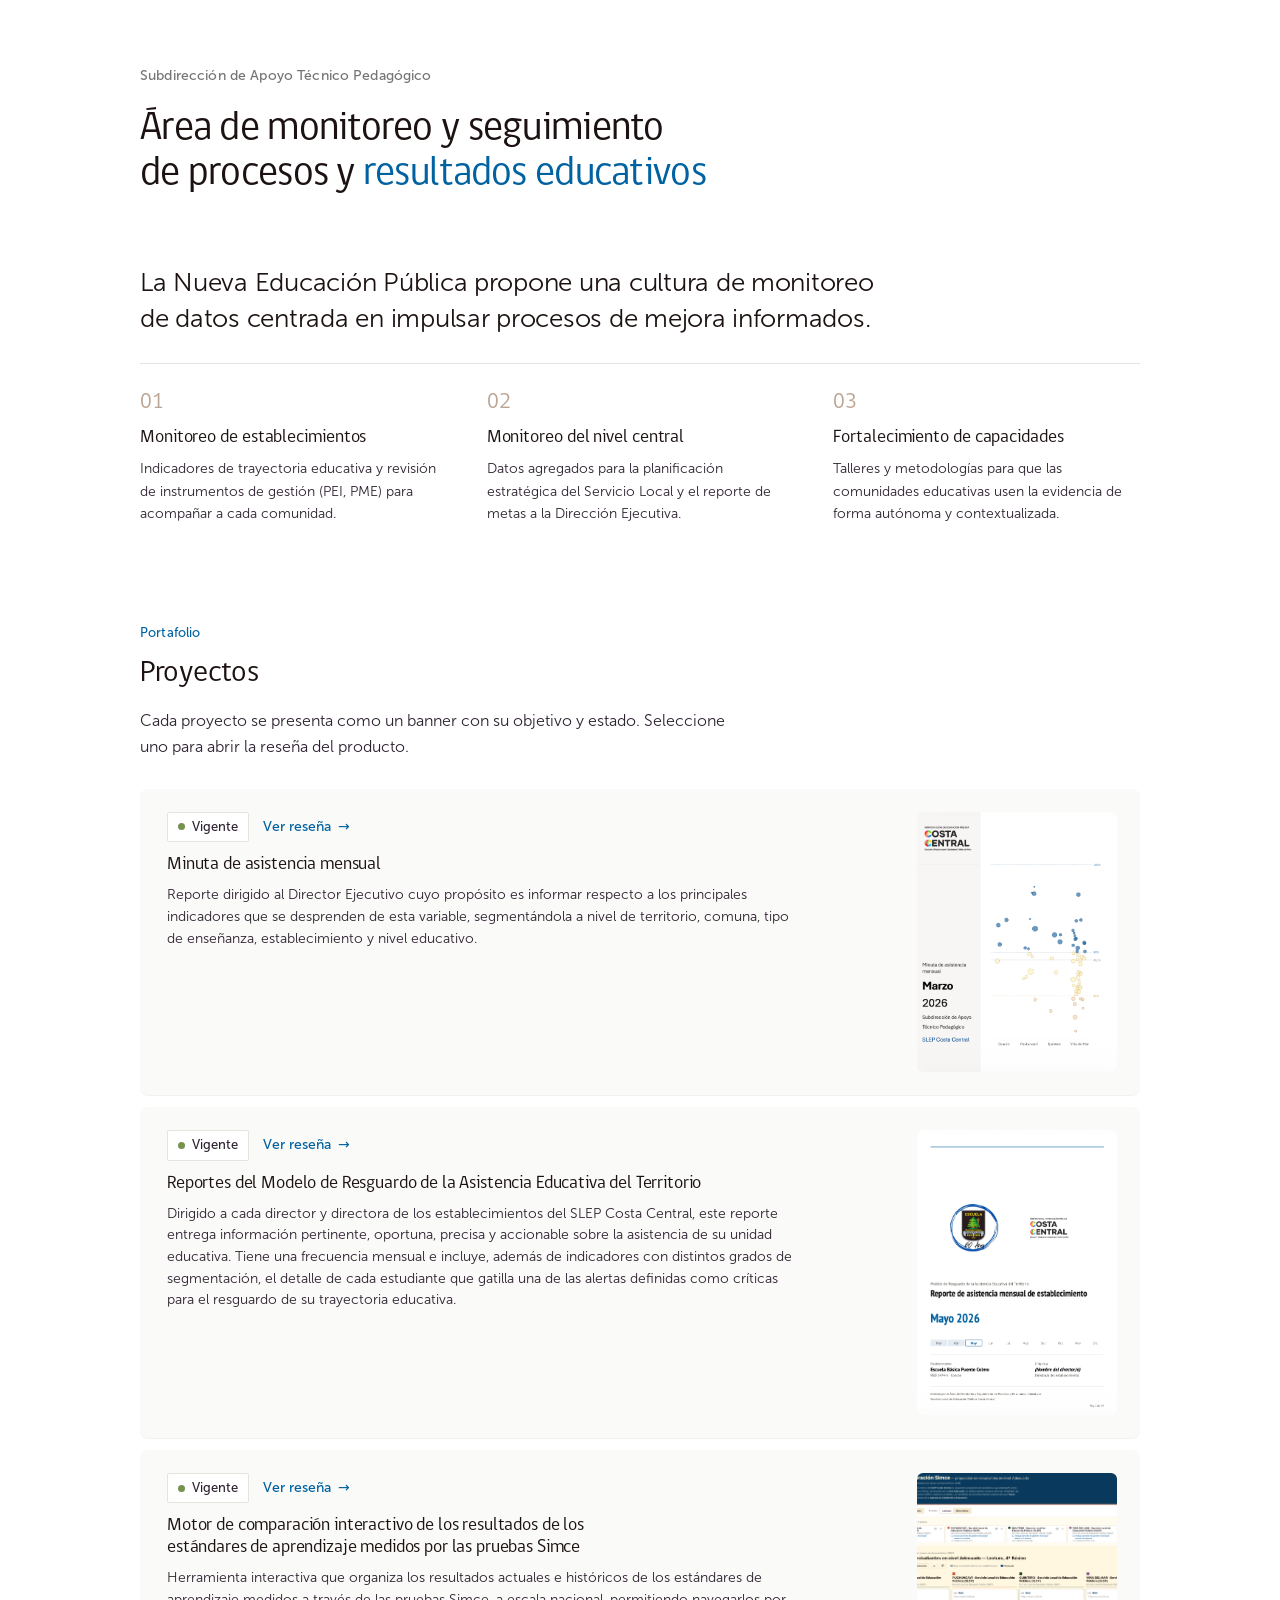
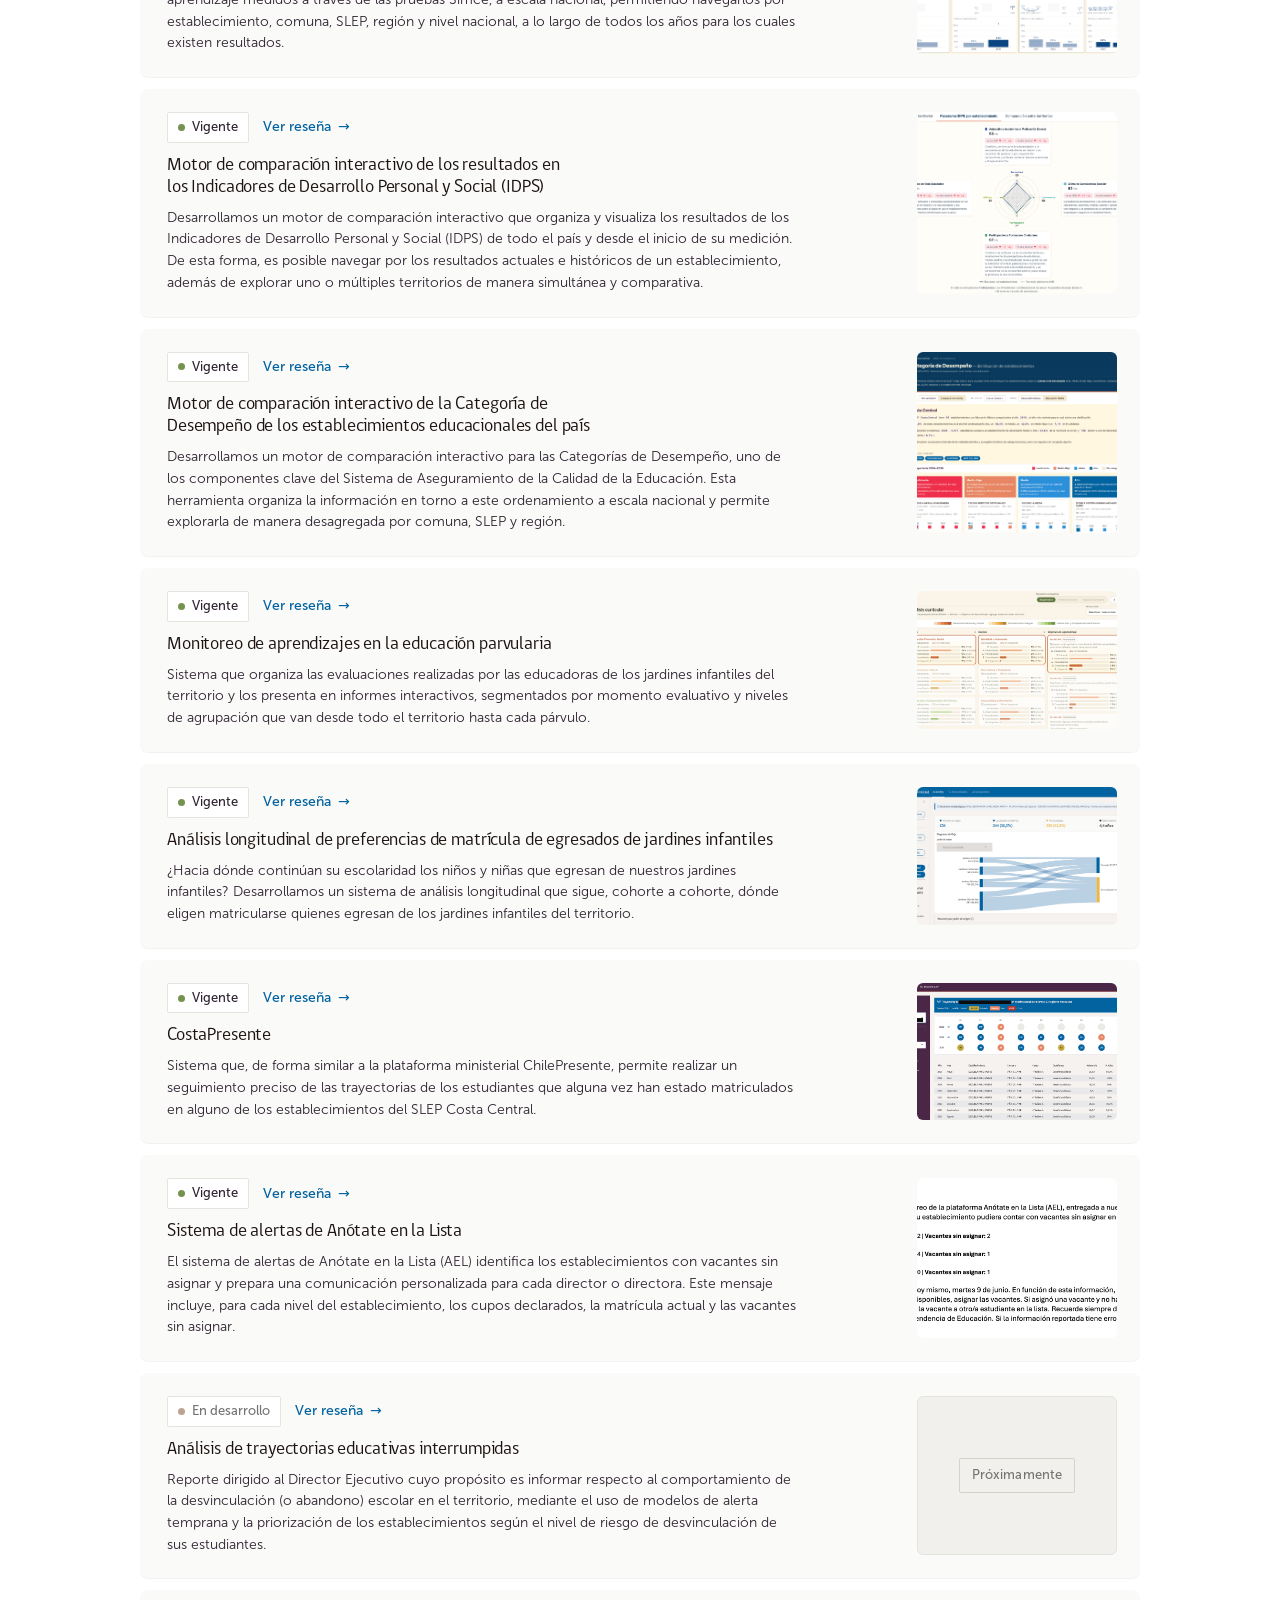
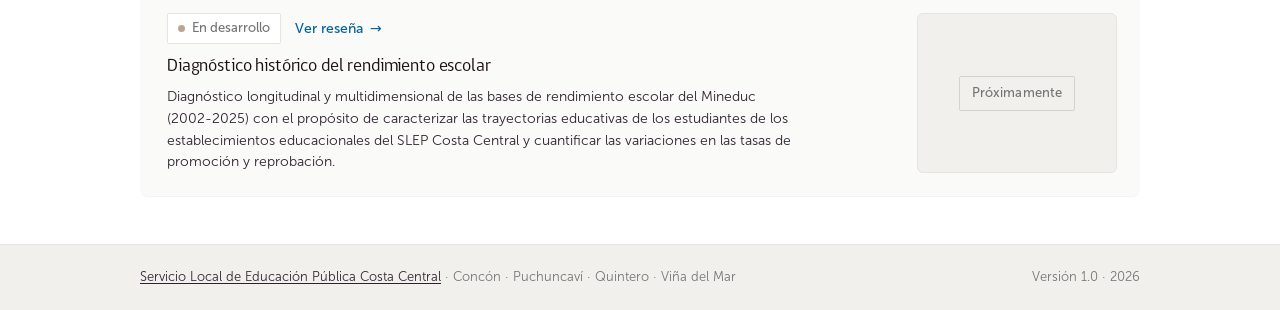
==== commit 13b929d4: "Oculta temporalmente la seccion Trayectoria (reversible, conserva markup y datos)" ====
--- a/index.html
+++ b/index.html
@@ -83,7 +83,8 @@
 </section>
 
 <!-- ====================== TRAYECTORIA ====================== -->
-<section class="section section--alt" id="trayectoria">
+<!-- Oculta temporalmente (reversible: quitar el atributo hidden). Markup y datos HITOS se conservan. -->
+<section class="section section--alt" id="trayectoria" hidden>
   <div class="shell">
     <div class="section-head">
       <p class="eyebrow">Trayectoria</p>
--- a/styles.css
+++ b/styles.css
@@ -84,6 +84,7 @@
 @media (max-width: 720px){ .shell { padding: 0 22px; } }
 
 .section { padding: 48px 0; }
+.section[hidden] { display: none; }
 .section--alt { background: var(--page-alt); }
 #trayectoria .section-head { max-width: none; }
 #trayectoria .section-lede { max-width: none; font-size: var(--fs-caption); letter-spacing: -0.003em; }
@@ -304,12 +305,12 @@
 }
 .lb-gallery { flex: 0 0 auto; border-bottom: 1px solid var(--line); }
 .lb-stage {
-  background: var(--cream); aspect-ratio: 16/9; position: relative;
+  background: var(--cream); height: min(58vh, 460px); position: relative;
   display: flex; align-items: center; justify-content: center; overflow: hidden;
 }
 .lb-slide { position: absolute; inset: 0; display: none; }
 .lb-slide.active { display: flex; align-items: center; justify-content: center; }
-.lb-slide img, img.lb-slide { width: 100%; height: 100%; object-fit: cover; }
+.lb-slide img, img.lb-slide { width: 100%; height: 100%; object-fit: contain; cursor: zoom-in; }
 .lb-ph { background: var(--cream); }
 .lb-ph span {
   position: relative; z-index: 2; font-family: var(--font-body); font-weight: 400;
@@ -344,6 +345,39 @@
 }
 .lb-close:hover { background: var(--cream); }
 
+/* ===========================================================
+   Visor full-res (overlay sobre el lightbox)
+   =========================================================== */
+.lb-full {
+  position: fixed; inset: 0; z-index: 200; display: none;
+  align-items: center; justify-content: center; padding: 24px;
+  background: rgba(20,12,12,0.88); cursor: zoom-out;
+}
+.lb-full.open { display: flex; }
+.lb-full img {
+  max-width: 100%; max-height: 100%; object-fit: contain;
+  cursor: default; box-shadow: var(--shadow-3); border-radius: var(--radius-1);
+}
+.lb-full-close {
+  position: absolute; top: 16px; right: 16px; z-index: 2; width: 40px; height: 40px;
+  border-radius: var(--radius-2); border: 1px solid rgba(255,255,255,0.35);
+  background: rgba(28,18,18,0.55); color: #fff;
+  font-size: 24px; line-height: 1; cursor: pointer;
+  display: flex; align-items: center; justify-content: center;
+}
+.lb-full-close:hover { background: rgba(28,18,18,0.8); }
+.lb-full-nav {
+  position: absolute; top: 50%; transform: translateY(-50%); z-index: 2;
+  width: 44px; height: 44px; border-radius: var(--radius-2);
+  border: 1px solid rgba(255,255,255,0.35); background: rgba(28,18,18,0.55); color: #fff;
+  font-size: 26px; line-height: 1; cursor: pointer;
+  display: flex; align-items: center; justify-content: center;
+}
+.lb-full-nav:hover { background: rgba(28,18,18,0.8); }
+.lb-full-nav.prev { left: 16px; }
+.lb-full-nav.next { right: 16px; }
+.lb-full-nav[disabled] { opacity: 0; pointer-events: none; }
+
 /* reduce motion */
 @media (prefers-reduced-motion: reduce){
   * { scroll-behavior: auto !important; }
